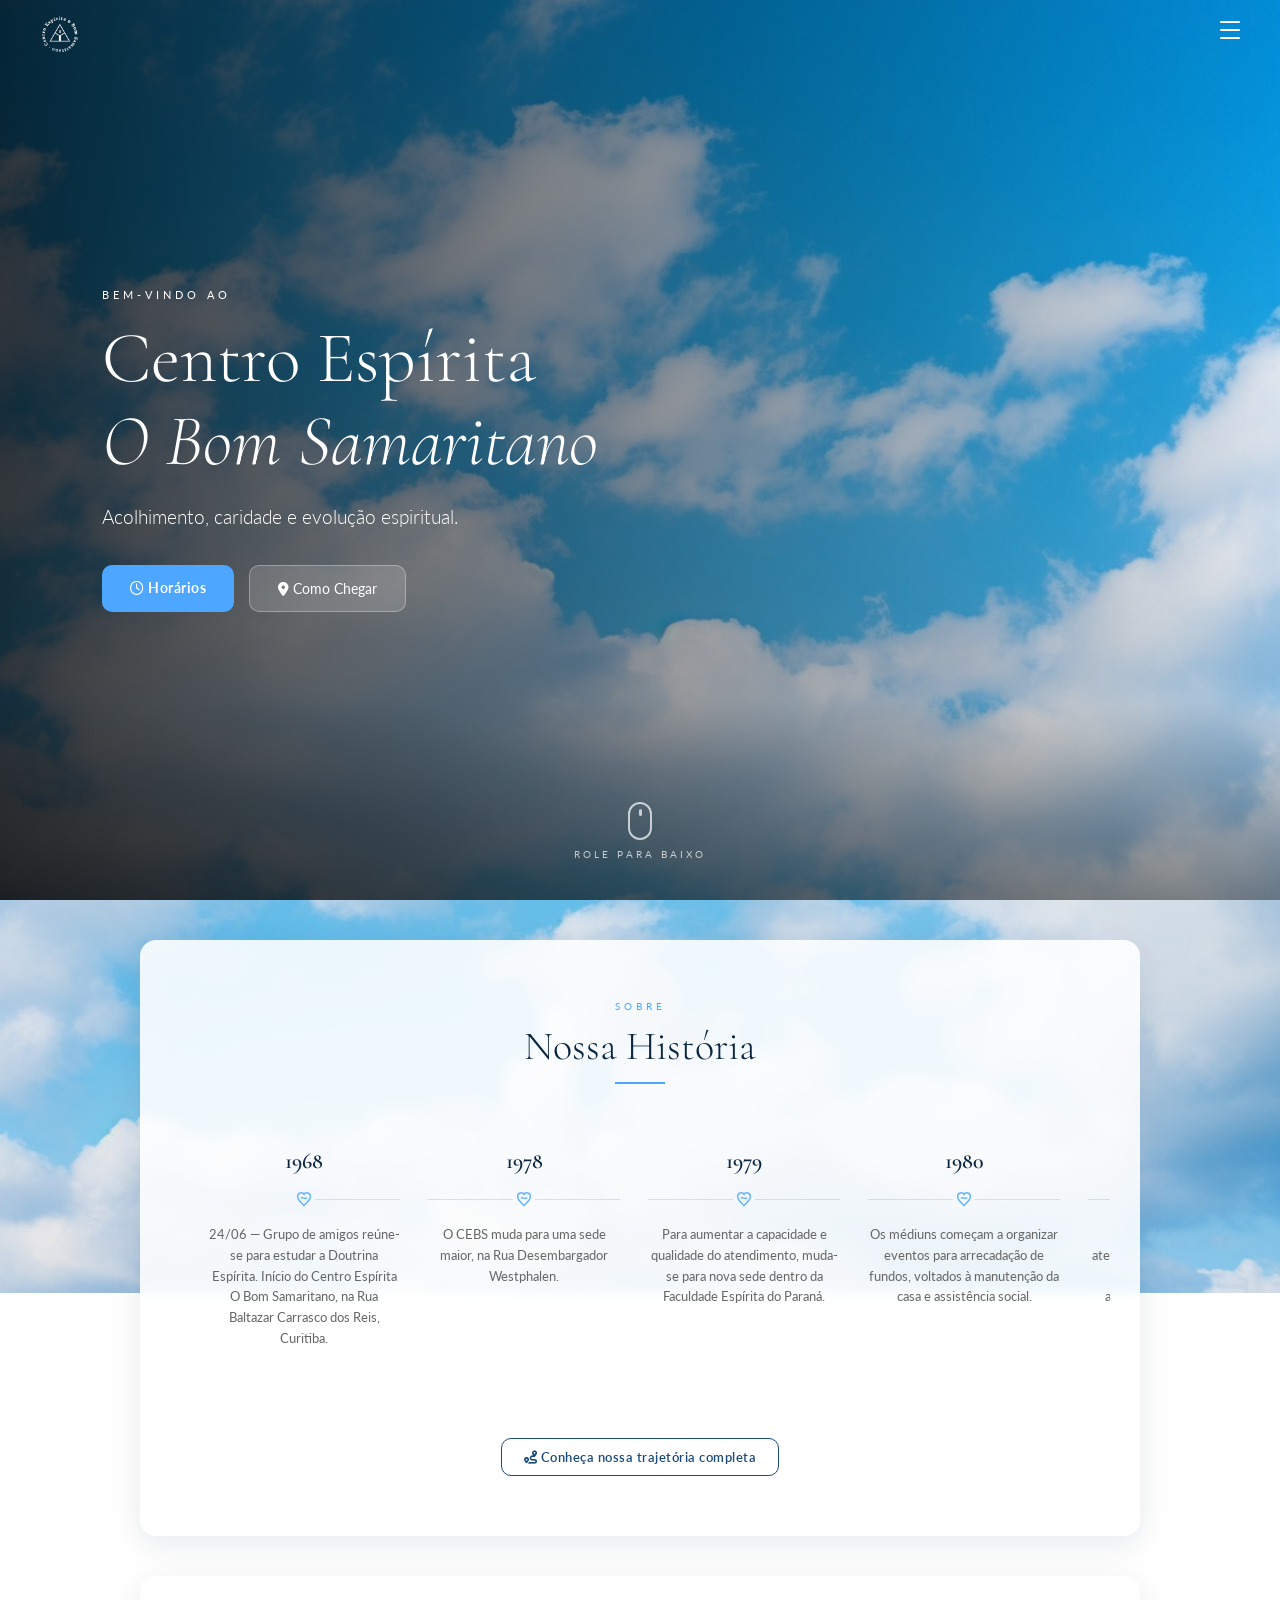
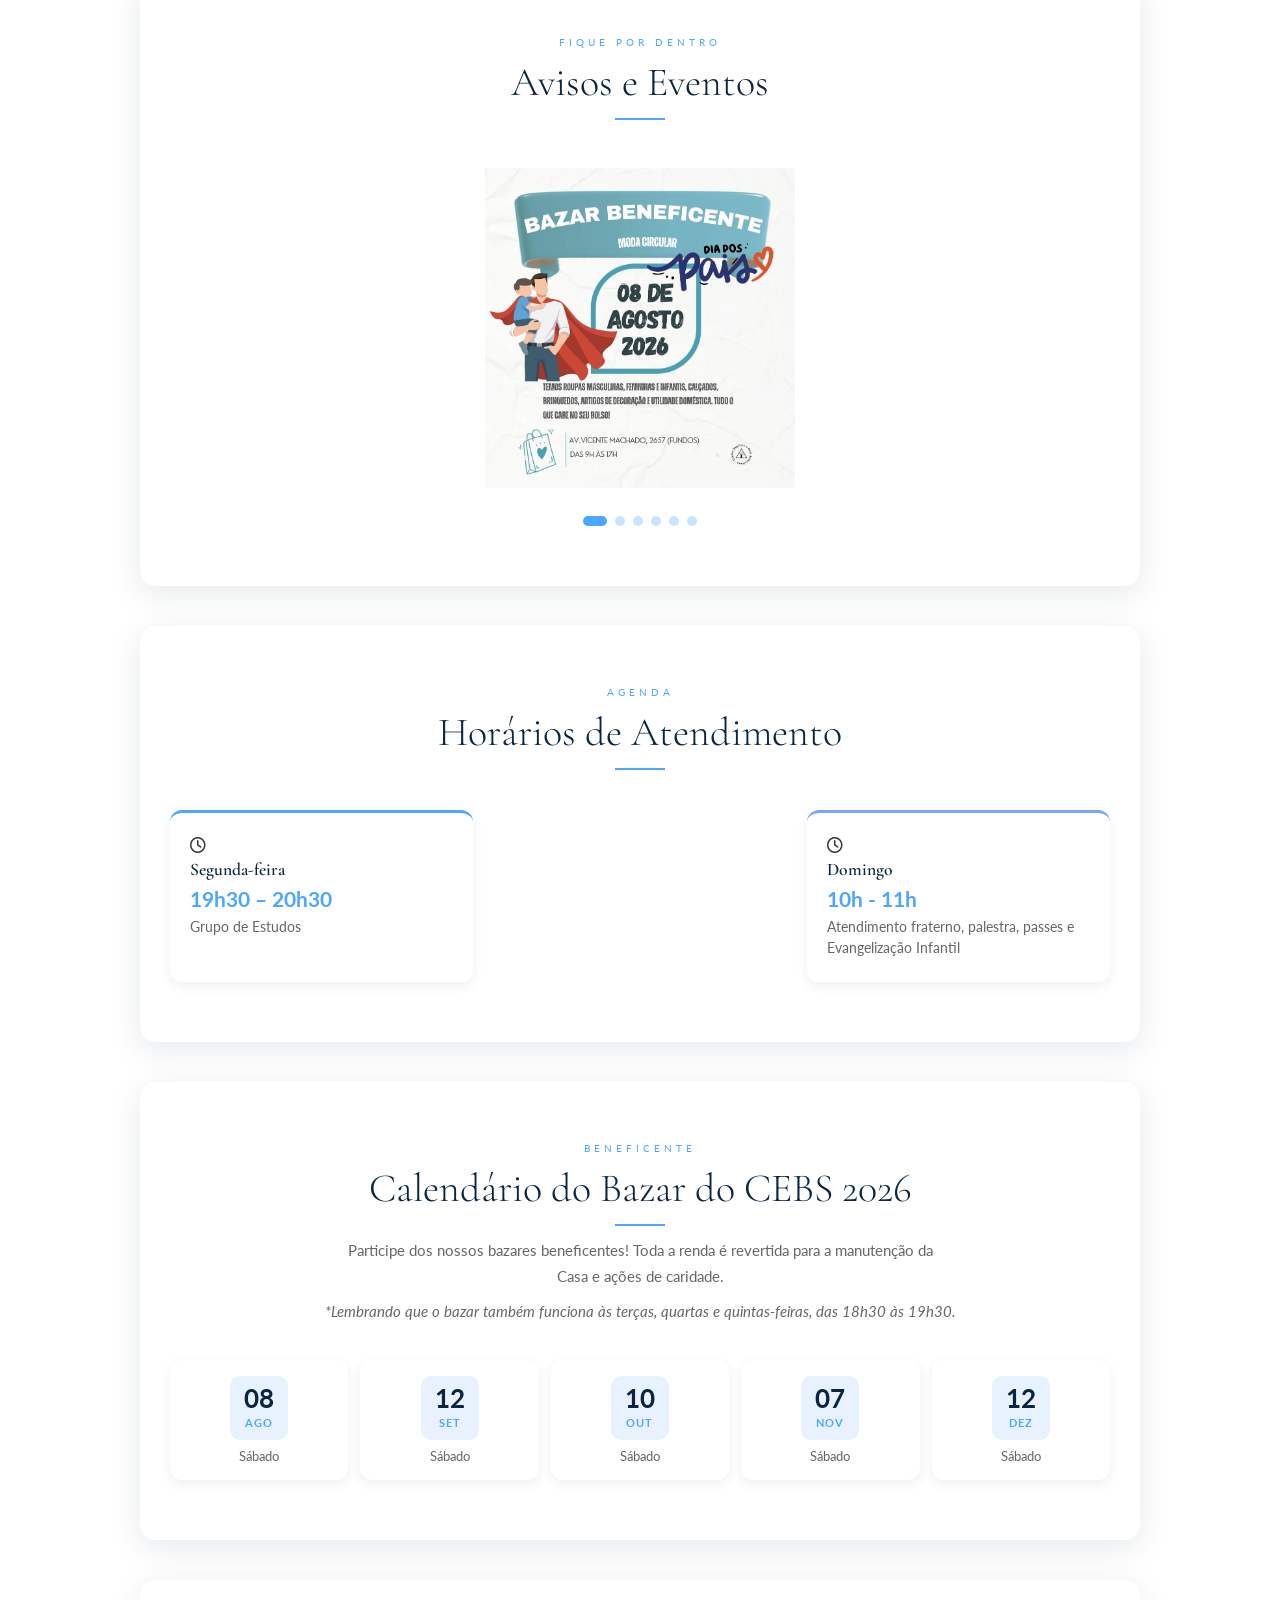
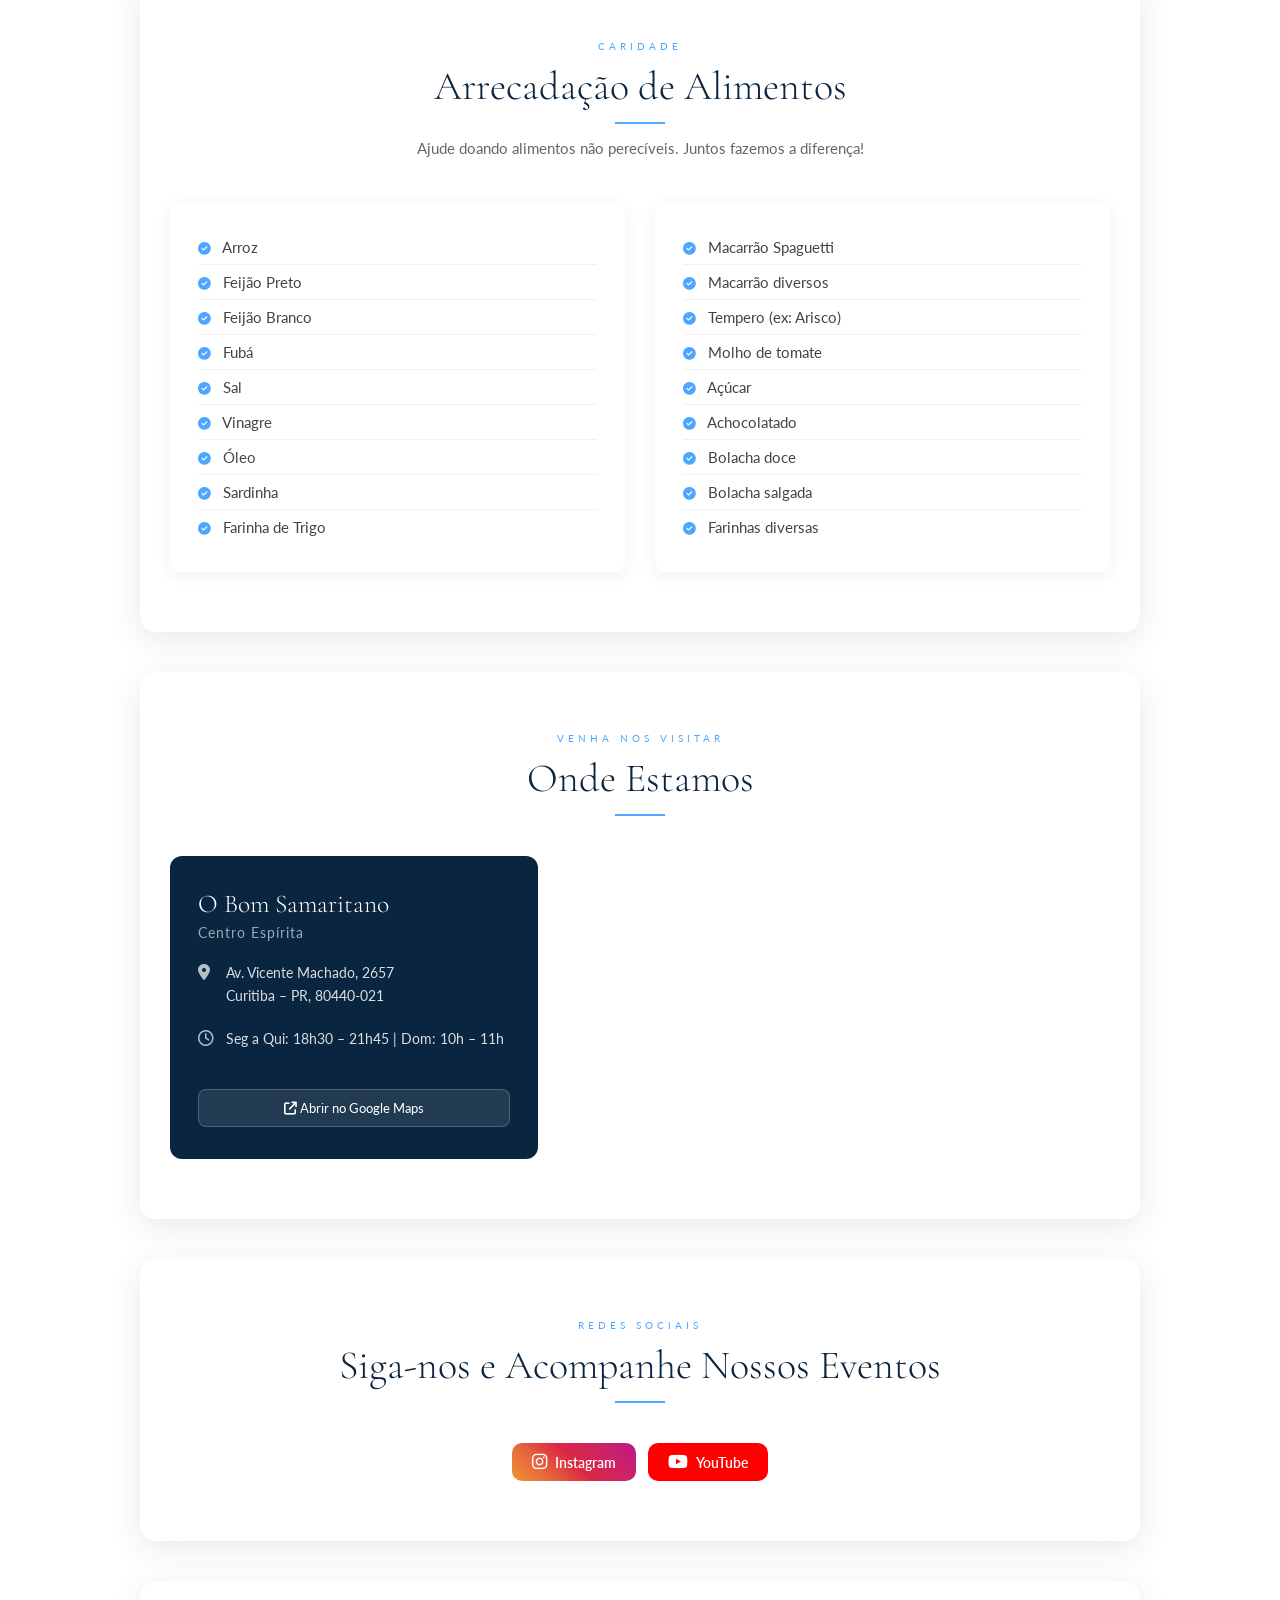
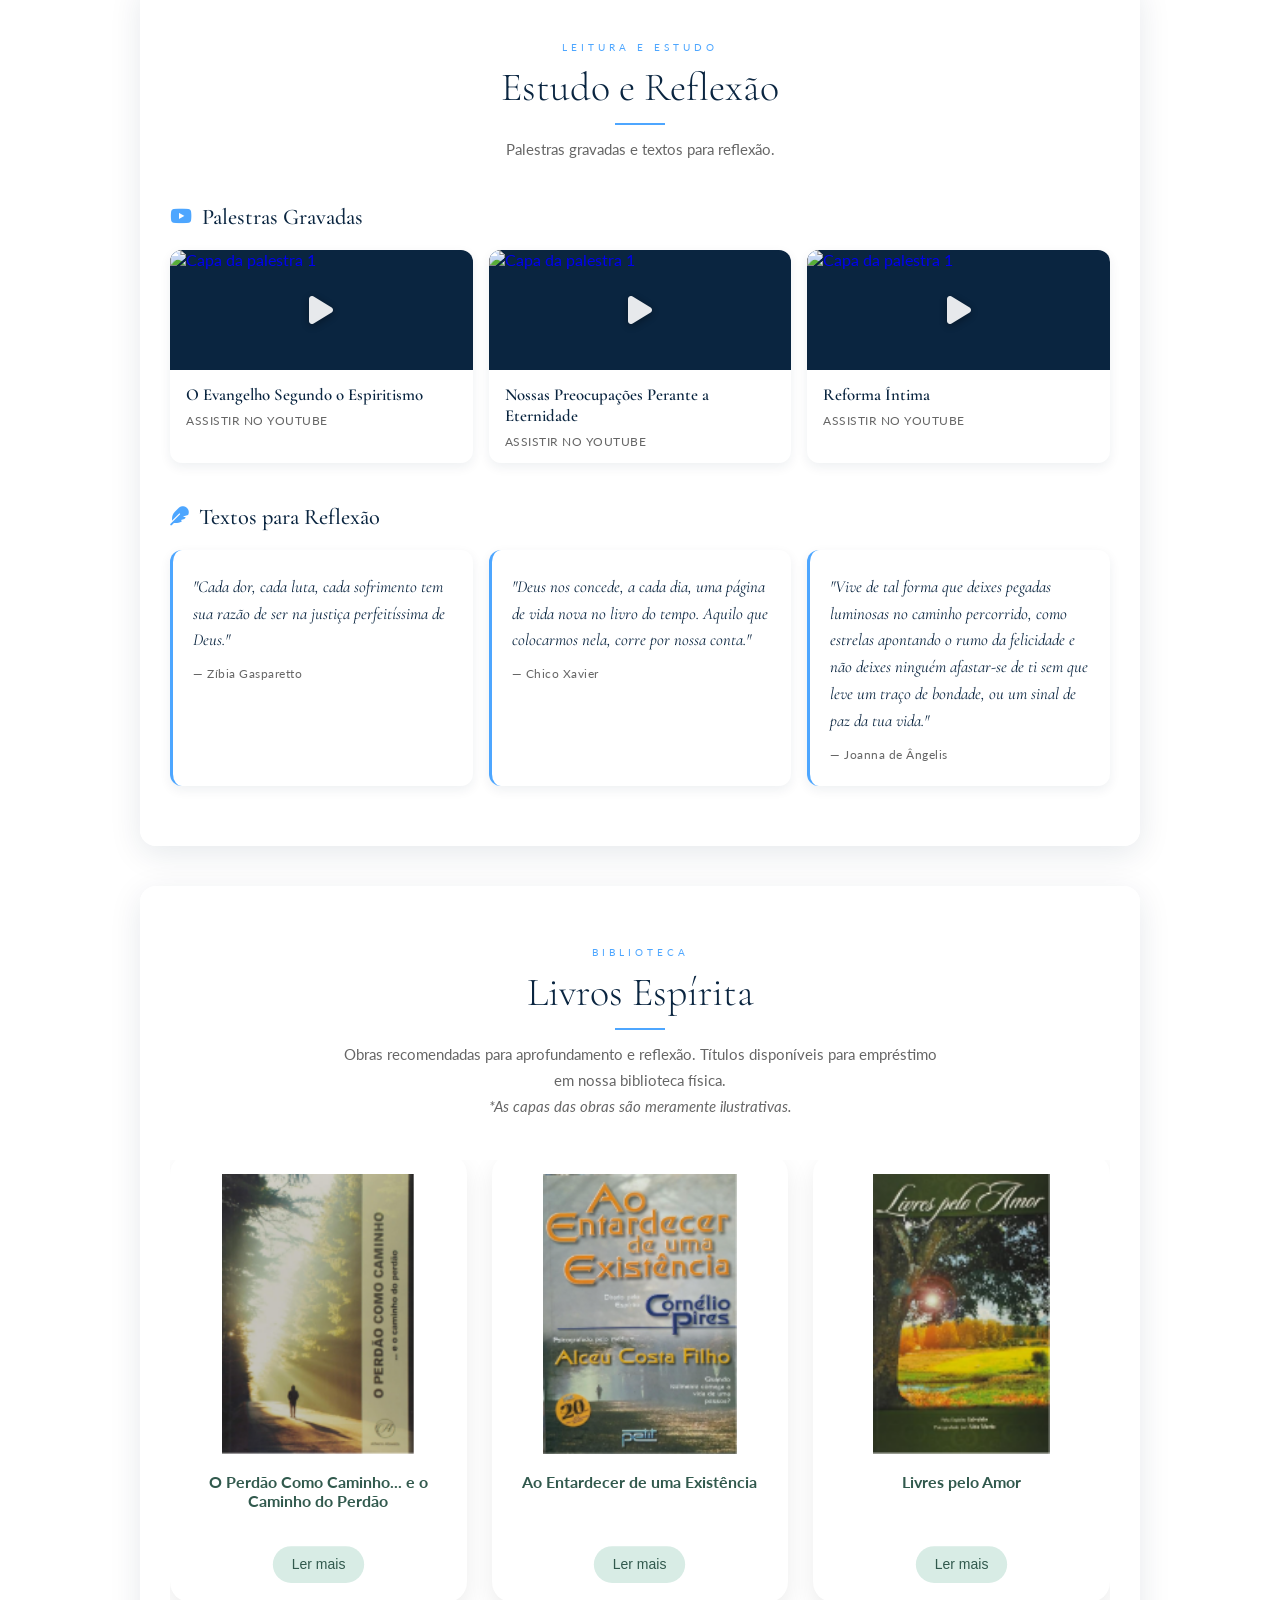
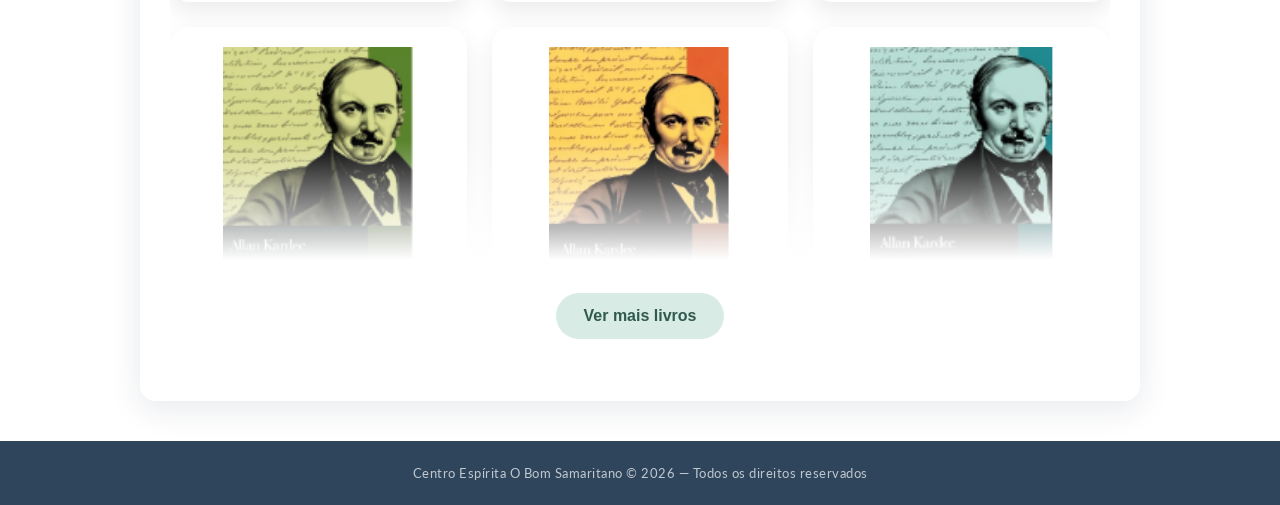
==== index.html @ 2db555b3 "Atulização Bannner Dia dos Pais" ====
<!DOCTYPE html>
<html lang="pt-BR">
<head>
  <meta charset="UTF-8">
  <meta name="viewport" content="width=device-width, initial-scale=1.0">
  <title>O Bom Samaritano</title>
  <link rel="shortcut icon" sizes="180x180" href="./assets/logoColorida2.png" type="image/x-icon">
  <link rel="stylesheet" href="Style.css">
  <link rel="preconnect" href="https://fonts.googleapis.com">
  <link rel="preconnect" href="https://fonts.gstatic.com" crossorigin>
  <link href="https://fonts.googleapis.com/css2?family=Cormorant+Garamond:ital,wght@0,300;0,400;0,600;1,300&family=Lato:wght@300;400;700&display=swap" rel="stylesheet">
  <link rel="stylesheet" href="https://cdnjs.cloudflare.com/ajax/libs/font-awesome/6.5.0/css/all.min.css">
</head>

<body>

<!-- NAVBAR FIXA -->
<nav class="navbar">
  <div class="nav-container">
    <img src="/assets/logo.png" alt="Logo CEBS" class="nav-logo">

    <div class="menu-btn" id="toggle" onclick="toggleMenu()">
      <span class="hamburguer-1"></span>
      <span class="hamburguer-2"></span>
      <span class="hamburguer-3"></span>
    </div>
  </div>
</nav>

<div class="menu-lateral" id="menu-lateral">
  <button class="menu-lateral-fechar" onclick="toggleMenu()">✕</button>
  <nav>
    <ul>
      <li><a href="#" onclick="toggleMenu()">Início</a></li>
      <li><a href="#timeline" onclick="toggleMenu()">Sobre</a></li>
      <li><a href="#horarios" onclick="toggleMenu()">Horários</a></li>
      <li><a href="#localizacao" onclick="toggleMenu()">Localização</a></li>
      <li><a href="#livros" onclick="toggleMenu()">Leitura</a></li>
      <li><a href="#bazares" onclick="toggleMenu()">Bazar</a></li>
    </ul>
  </nav>
  <div class="menu-lateral-rodape">
    <p>Centro Espírita</p>
    <em>O Bom Samaritano</em>
  </div>
</div>
<div class="menu-backdrop" id="menu-backdrop" onclick="toggleMenu()"></div>

<!-- HERO -->
<header class="hero">
  <div class="hero-overlay"></div>
  <div class="hero-content">
    <span class="hero-tag">BEM-VINDO AO</span>
    <h1>Centro Espírita<br><em>O Bom Samaritano</em></h1>
    <p>Acolhimento, caridade e evolução espiritual.</p>
    <div class="hero-botoes">
      <a href="#horarios" class="btn-primary"><i class="fa-regular fa-clock"></i> Horários</a>
      <a href="#localizacao" class="btn-secondary"><i class="fa-solid fa-location-dot"></i> Como Chegar</a>
    </div>
  </div>

    <!-- Scroll hint -->
    <div class="scroll-hint">
      <div class="mouse"><div class="wheel"></div></div>
      <p>Role para baixo</p>
    </div>

    <!-- Transição para o conteúdo -->
    <div class="hero-fade"></div>
  </header>

  <main>

    <!-- SOBRE -->
    <section id="timeline">
      <div class="secao-header">
        <span class="secao-tag">SOBRE</span>
        <h2>Nossa História</h2>
        <div class="secao-linha"></div>
      </div>

      <div class="tl-wrap">
        <div class="tl-track">

          <div class="tl-item">
            <div class="tl-year">1968</div>
            <div class="tl-line-row">
              <div class="tl-line"></div>
              <svg class="tl-heart" viewBox="0 0 24 24" fill="none" stroke="currentColor" stroke-width="1.6">
                <path d="M12 7 C10.5 4, 5 5, 5 9.5 C5 13, 9 16, 12 19" stroke-linecap="round" fill="none"/>
                <path d="M12 7 C13.5 4, 19 5, 19 9.5 C19 13, 15 16, 12 19" stroke-linecap="round" fill="none"/>
                <path d="M9 11 C10.5 9.5, 13.5 12.5, 15 11" stroke-linecap="round" fill="none"/>
              </svg>
              <div class="tl-line"></div>
            </div>
            <div class="tl-text">24/06 — Grupo de amigos reúne-se para estudar a Doutrina Espírita. Início do Centro Espírita O Bom Samaritano, na Rua Baltazar Carrasco dos Reis, Curitiba.</div>
          </div>

          <div class="tl-item">
            <div class="tl-year">1978</div>
            <div class="tl-line-row">
              <div class="tl-line"></div>
              <svg class="tl-heart" viewBox="0 0 24 24" fill="none" stroke="currentColor" stroke-width="1.6">
                <path d="M12 7 C10.5 4, 5 5, 5 9.5 C5 13, 9 16, 12 19" stroke-linecap="round" fill="none"/>
                <path d="M12 7 C13.5 4, 19 5, 19 9.5 C19 13, 15 16, 12 19" stroke-linecap="round" fill="none"/>
                <path d="M9 11 C10.5 9.5, 13.5 12.5, 15 11" stroke-linecap="round" fill="none"/>
              </svg>
              <div class="tl-line"></div>
            </div>
            <div class="tl-text">O CEBS muda para uma sede maior, na Rua Desembargador Westphalen.</div>
          </div>

          <div class="tl-item">
            <div class="tl-year">1979</div>
            <div class="tl-line-row">
              <div class="tl-line"></div>
              <svg class="tl-heart" viewBox="0 0 24 24" fill="none" stroke="currentColor" stroke-width="1.6">
                <path d="M12 7 C10.5 4, 5 5, 5 9.5 C5 13, 9 16, 12 19" stroke-linecap="round" fill="none"/>
                <path d="M12 7 C13.5 4, 19 5, 19 9.5 C19 13, 15 16, 12 19" stroke-linecap="round" fill="none"/>
                <path d="M9 11 C10.5 9.5, 13.5 12.5, 15 11" stroke-linecap="round" fill="none"/>
              </svg>
              <div class="tl-line"></div>
            </div>
            <div class="tl-text">Para aumentar a capacidade e qualidade do atendimento, muda-se para nova sede dentro da Faculdade Espírita do Paraná.</div>
          </div>

          <div class="tl-item">
            <div class="tl-year">1980</div>
            <div class="tl-line-row">
              <div class="tl-line"></div>
              <svg class="tl-heart" viewBox="0 0 24 24" fill="none" stroke="currentColor" stroke-width="1.6">
                <path d="M12 7 C10.5 4, 5 5, 5 9.5 C5 13, 9 16, 12 19" stroke-linecap="round" fill="none"/>
                <path d="M12 7 C13.5 4, 19 5, 19 9.5 C19 13, 15 16, 12 19" stroke-linecap="round" fill="none"/>
                <path d="M9 11 C10.5 9.5, 13.5 12.5, 15 11" stroke-linecap="round" fill="none"/>
              </svg>
              <div class="tl-line"></div>
            </div>
            <div class="tl-text">Os médiuns começam a organizar eventos para arrecadação de fundos, voltados à manutenção da casa e assistência social.</div>
          </div>

          <div class="tl-item">
            <div class="tl-year">1988</div>
            <div class="tl-line-row">
              <div class="tl-line"></div>
              <svg class="tl-heart" viewBox="0 0 24 24" fill="none" stroke="currentColor" stroke-width="1.6">
                <path d="M12 7 C10.5 4, 5 5, 5 9.5 C5 13, 9 16, 12 19" stroke-linecap="round" fill="none"/>
                <path d="M12 7 C13.5 4, 19 5, 19 9.5 C19 13, 15 16, 12 19" stroke-linecap="round" fill="none"/>
                <path d="M9 11 C10.5 9.5, 13.5 12.5, 15 11" stroke-linecap="round" fill="none"/>
              </svg>
              <div class="tl-line"></div>
            </div>
            <div class="tl-text">A Casa passa a realizar atendimento quase todos os dias da semana. Marina Zanatta assume a diretoria do CEBS.</div>
          </div>

          <div class="tl-item">
            <div class="tl-year">2010</div>
            <div class="tl-line-row">
              <div class="tl-line"></div>
              <svg class="tl-heart" viewBox="0 0 24 24" fill="none" stroke="currentColor" stroke-width="1.6">
                <path d="M12 7 C10.5 4, 5 5, 5 9.5 C5 13, 9 16, 12 19" stroke-linecap="round" fill="none"/>
                <path d="M12 7 C13.5 4, 19 5, 19 9.5 C19 13, 15 16, 12 19" stroke-linecap="round" fill="none"/>
                <path d="M9 11 C10.5 9.5, 13.5 12.5, 15 11" stroke-linecap="round" fill="none"/>
              </svg>
              <div class="tl-line"></div>
            </div>
            <div class="tl-text">Criação do atendimento voltado especificamente para a saúde.</div>
          </div>

          <div class="tl-item">
            <div class="tl-year">2020</div>
            <div class="tl-line-row">
              <div class="tl-line"></div>
              <svg class="tl-heart" viewBox="0 0 24 24" fill="none" stroke="currentColor" stroke-width="1.6">
                <path d="M12 7 C10.5 4, 5 5, 5 9.5 C5 13, 9 16, 12 19" stroke-linecap="round" fill="none"/>
                <path d="M12 7 C13.5 4, 19 5, 19 9.5 C19 13, 15 16, 12 19" stroke-linecap="round" fill="none"/>
                <path d="M9 11 C10.5 9.5, 13.5 12.5, 15 11" stroke-linecap="round" fill="none"/>
              </svg>
              <div class="tl-line"></div>
            </div>
            <div class="tl-text">Atendimentos suspensos em função da Pandemia.</div>
          </div>

          <div class="tl-item">
            <div class="tl-year">2021</div>
            <div class="tl-line-row">
              <div class="tl-line"></div>
              <svg class="tl-heart" viewBox="0 0 24 24" fill="none" stroke="currentColor" stroke-width="1.6">
                <path d="M12 7 C10.5 4, 5 5, 5 9.5 C5 13, 9 16, 12 19" stroke-linecap="round" fill="none"/>
                <path d="M12 7 C13.5 4, 19 5, 19 9.5 C19 13, 15 16, 12 19" stroke-linecap="round" fill="none"/>
                <path d="M9 11 C10.5 9.5, 13.5 12.5, 15 11" stroke-linecap="round" fill="none"/>
              </svg>
              <div class="tl-line"></div>
            </div>
            <div class="tl-text">O CEBS reabre suas portas para atendimento ao público, com os devidos cuidados.</div>
          </div>

          <div class="tl-item">
            <div class="tl-year">2023</div>
            <div class="tl-line-row">
              <div class="tl-line"></div>
              <svg class="tl-heart" viewBox="0 0 24 24" fill="none" stroke="currentColor" stroke-width="1.6">
                <path d="M12 7 C10.5 4, 5 5, 5 9.5 C5 13, 9 16, 12 19" stroke-linecap="round" fill="none"/>
                <path d="M12 7 C13.5 4, 19 5, 19 9.5 C19 13, 15 16, 12 19" stroke-linecap="round" fill="none"/>
                <path d="M9 11 C10.5 9.5, 13.5 12.5, 15 11" stroke-linecap="round" fill="none"/>
              </svg>
              <div class="tl-line"></div>
            </div>
            <div class="tl-text">O Centro abre aos domingos, oferecendo palestras à comunidade.</div>
          </div>

          <div class="tl-item">
            <div class="tl-year">2024</div>
            <div class="tl-line-row">
              <div class="tl-line"></div>
              <svg class="tl-heart" viewBox="0 0 24 24" fill="none" stroke="currentColor" stroke-width="1.6">
                <path d="M12 7 C10.5 4, 5 5, 5 9.5 C5 13, 9 16, 12 19" stroke-linecap="round" fill="none"/>
                <path d="M12 7 C13.5 4, 19 5, 19 9.5 C19 13, 15 16, 12 19" stroke-linecap="round" fill="none"/>
                <path d="M9 11 C10.5 9.5, 13.5 12.5, 15 11" stroke-linecap="round" fill="none"/>
              </svg>
              <div class="tl-line"></div>
            </div>
            <div class="tl-text">Início dos atendimentos na nova sede, na Av. Vicente Machado. Início do grupo infantil "Minutinhos com Jesus". Sala da saúde recebe o nome “Mosara Bento”, em homenagem à esta médium tão querida, que desencarnou em 2021.</div>
          </div>

        </div>
      </div>

      <div style="text-align: center; margin-top: 32px;">
        <a href="historia.html" class="btn-outline">
          <i class="fa-solid fa-route"></i> Conheça nossa trajetória completa
        </a>
      </div>

    </section>

        <!-- BANNERS -->
    <section class="banners">
      <div class="secao-header">
        <span class="secao-tag">FIQUE POR DENTRO</span>
        <h2>Avisos e Eventos</h2>
        <div class="secao-linha"></div>
      </div>

      <div class="banners-wrap" id="bannersWrap">
        <div class="banners-track" id="bannersTrack">
          <img src="/assets/bannerDiadosPais.jpeg" alt="Banner 1" class="banner-item">
          <img src="/assets/bannerBazarAviso.jpeg" alt="Banner 2" class="banner-item">
          <img src="/assets/bannerAlimentos.jpeg" alt="Banner 3" class="banner-item">
          <img src="/assets/bannerContribuicao.jpeg" alt="Banner 4" class="banner-item">
          <img src="/assets/bannerEstudos.jpeg" alt="Banner 5" class="banner-item">
          <img src="/assets/bannerMinutinhos.jpeg" alt="Banner 6" class="banner-item">
        </div>
      </div>
      <div class="banners-dots" id="bannersDots"></div>
    </section>

    <!-- HORÁRIOS -->
    <section id="horarios">
      <div class="secao-header">
          <span class="secao-tag">AGENDA</span>
          <h2>Horários de Atendimento</h2>
          <div class="secao-linha"></div>
      </div>
      <div class="horarios-grid">
          <div class="horario-card">
              <i class="fa-regular fa-clock horario-icone"></i>
              <span class="horario-dia">Segunda-feira</span>
              <span class="horario-hora">19h30 – 20h30</span>
              <span class="horario-desc">Grupo de Estudos</span>
          </div>
          <div class="horario-card">
              <i class="fa-regular fa-clock horario-icone"></i>
              <span class="horario-dia">Terça a Quinta</span>
              <span class="horario-hora">18h30 – 21h45</span>
              <span class="horario-desc">Atendimento fraterno, saúde, palestra e passes</span>
          </div>
          <div class="horario-card destaque">
              <i class="fa-regular fa-clock horario-icone"></i>
              <span class="horario-dia">Domingo</span>
              <span class="horario-hora">10h - 11h</span>
              <span class="horario-desc">Atendimento fraterno, palestra, passes e Evangelização Infantil</span>
          </div>
      </div>
    </section>

    <!-- BAZARES -->
    <section id="bazares">
      <div class="secao-header">
        <span class="secao-tag">BENEFICENTE</span>
        <h2>Calendário do Bazar do CEBS 2026</h2>
        <div class="secao-linha"></div>
        <p class="secao-desc">Participe dos nossos bazares beneficentes! Toda a renda é revertida para a manutenção da Casa e ações de caridade.</p>
        <em>*Lembrando que o bazar também funciona às terças, quartas e quintas-feiras, das 18h30 às 19h30.</em>
      </div>

      <div class="bazar-grid">
        <div class="bazar-item"><div class="data-box"><span class="dia">08</span><span class="mes">AGO</span></div><span class="bazar-info">Sábado</span></div>
        <div class="bazar-item"><div class="data-box"><span class="dia">12</span><span class="mes">SET</span></div><span class="bazar-info">Sábado</span></div>
        <div class="bazar-item"><div class="data-box"><span class="dia">10</span><span class="mes">OUT</span></div><span class="bazar-info">Sábado</span></div>
        <div class="bazar-item"><div class="data-box"><span class="dia">07</span><span class="mes">NOV</span></div><span class="bazar-info">Sábado</span></div>
        <div class="bazar-item"><div class="data-box"><span class="dia">12</span><span class="mes">DEZ</span></div><span class="bazar-info">Sábado</span></div>
      </div>
    </section>

    <!-- DOAÇÕES -->
    <section id="doacoes">
        <div class="secao-header">
            <span class="secao-tag">CARIDADE</span>
            <h2>Arrecadação de Alimentos</h2>
            <div class="secao-linha"></div>
            <p class="secao-desc">Ajude doando alimentos não perecíveis. Juntos fazemos a diferença!</p>
            </div>
        <div class="doacao-grid">
            <ul class="doacao-lista">
            <li><i class="fa-solid fa-circle-check"></i> Arroz</li>
            <li><i class="fa-solid fa-circle-check"></i> Feijão Preto</li>
            <li><i class="fa-solid fa-circle-check"></i> Feijão Branco</li>
            <li><i class="fa-solid fa-circle-check"></i> Fubá</li>
            <li><i class="fa-solid fa-circle-check"></i> Sal</li>
            <li><i class="fa-solid fa-circle-check"></i> Vinagre</li>
            <li><i class="fa-solid fa-circle-check"></i> Óleo</li>
            <li><i class="fa-solid fa-circle-check"></i> Sardinha</li>
            <li><i class="fa-solid fa-circle-check"></i> Farinha de Trigo</li>
            </ul>
            <ul class="doacao-lista">
            <li><i class="fa-solid fa-circle-check"></i> Macarrão Spaguetti</li>
            <li><i class="fa-solid fa-circle-check"></i> Macarrão diversos</li>
            <li><i class="fa-solid fa-circle-check"></i> Tempero (ex: Arisco)</li>
            <li><i class="fa-solid fa-circle-check"></i> Molho de tomate</li>
            <li><i class="fa-solid fa-circle-check"></i> Açúcar</li>
            <li><i class="fa-solid fa-circle-check"></i> Achocolatado</li>
            <li><i class="fa-solid fa-circle-check"></i> Bolacha doce</li>
            <li><i class="fa-solid fa-circle-check"></i> Bolacha salgada</li>
            <li><i class="fa-solid fa-circle-check"></i> Farinhas diversas</li>
            </ul>
        </div>
    </section>

    <!-- LOCALIZAÇÃO -->
    <section id="localizacao">
        <div class="secao-header">
            <span class="secao-tag">VENHA NOS VISITAR</span>
            <h2>Onde Estamos</h2>
            <div class="secao-linha"></div>
        </div>
        <div class="localizacao-container">
            <div class="localizacao-card">
                <h3>O Bom Samaritano</h3>
                <p class="local-tipo">Centro Espírita</p>
            <div class="local-info">
                <i class="fa-solid fa-location-dot"></i>
                <p>Av. Vicente Machado, 2657<br>Curitiba – PR, 80440-021</p>
            </div>
            <div class="local-info">
                <i class="fa-regular fa-clock"></i>
                <p>Seg a Qui: 18h30 – 21h45 | Dom: 10h – 11h</p>
            </div>
                <a href="https://maps.google.com/?q=O+Bom+Samaritano+Centro+Espirita+Curitiba" target="_blank" class="btn-maps">
                    <i class="fa-solid fa-arrow-up-right-from-square"></i> Abrir no Google Maps
                </a>
            </div>
            <div class="localizacao-mapa">
                <iframe src="https://www.google.com/maps/embed?pb=!1m18!1m12!1m3!1d3602.847866952185!2d-49.303572525629754!3d-25.443349233418154!2m3!1f0!2f0!3f0!3m2!1i1024!2i768!4f13.1!3m3!1m2!1s0x94dce3459e415b43%3A0xcf9ca41c8cc7ff5d!2sO%20Bom%20Samaritano%20Centro%20Esp%C3%ADrita!5e0!3m2!1spt-BR!2sbr!4v1763142878681!5m2!1spt-BR!2sbr" width="100%"
                    height="350"
                    style="border:0;"
                    loading="lazy"
                    allowfullscreen
                    referrerpolicy="no-referrer-when-downgrade">
                  </iframe>
            </div>
        </div>
    </section>
    
    <!-- CONTATO -->
    <section id="contato">
        <div class="secao-header">
            <span class="secao-tag">REDES SOCIAIS</span>
            <h2>Siga-nos e Acompanhe Nossos Eventos</h2>
            <div class="secao-linha"></div>
        </div>

          <div class="redes-sociais">
            <a href="https://www.instagram.com/centroespiritaobomsamaritano/" target="_blank" class="rede-btn instagram">
              <i class="fa-brands fa-instagram"></i> Instagram
            </a>
            <!--<a href="https://wa.me/5541999999999" target="_blank" class="rede-btn whatsapp">
              <i class="fa-brands fa-whatsapp"></i> WhatsApp -->
            </a>
            <a href="https://www.youtube.com/@CentroEspiritaOBomSamaritano" target="_blank" class="rede-btn youtube">
              <i class="fa-brands fa-youtube"></i> YouTube
            </a>
          </div>
    </section>

    <!-- ESTUDO E REFLEXÃO -->
    <section id="livros">
      <div class="secao-header">
        <span class="secao-tag">LEITURA E ESTUDO</span>
        <h2>Estudo e Reflexão</h2>
        <div class="secao-linha"></div>
        <p class="secao-desc">Palestras gravadas e textos para reflexão.</p>
      </div>

      <div class="estudo-bloco">
        <h3 class="estudo-subtitulo">
          <i class="fa-brands fa-youtube"></i> Palestras Gravadas
        </h3>
        <div class="palestras-grid">
          <a href="https://www.youtube.com/watch?v=eqhCvU7IHo0&t=45s" target="_blank" class="palestra-card">
            <div class="palestra-thumb">
              <img src="https://img.youtube.com/vi/eqhCvU7IHo0/hqdefault.jpg" alt="Capa da palestra 1">
              <i class="fa-solid fa-play palestra-play"></i>
            </div>
            <div class="palestra-info">
              <h4>O Evangelho Segundo o Espiritismo</h4>
              <span>Assistir no YouTube</span>
            </div>
          </a>

          <a href="https://www.youtube.com/watch?v=TpUQsKMAeQ0" target="_blank" class="palestra-card">
            <div class="palestra-thumb">
              <img src="https://img.youtube.com/vi/TpUQsKMAeQ0/hqdefault.jpg" alt="Capa da palestra 1">
              <i class="fa-solid fa-play palestra-play"></i>
            </div>
            <div class="palestra-info">
              <h4>Nossas Preocupações Perante a Eternidade</h4>
              <span>Assistir no YouTube</span>
            </div>
          </a>

          <a href="https://www.youtube.com/watch?v=26f2qOvEmok" target="_blank" class="palestra-card">
            <div class="palestra-thumb">
              <img src="https://img.youtube.com/vi/26f2qOvEmok/hqdefault.jpg" alt="Capa da palestra 1">
              <i class="fa-solid fa-play palestra-play"></i>
            </div>
            <div class="palestra-info">
              <h4>Reforma Íntima</h4>
              <span>Assistir no YouTube</span>
            </div>
          </a>
        </div>
      </div>

      <div class="estudo-bloco">
        <h3 class="estudo-subtitulo">
          <i class="fa-solid fa-feather"></i> Textos para Reflexão
        </h3>
        <div class="textos-grid">
          <div class="texto-card">
            <p class="texto-trecho">
              "⁠Cada dor, cada luta, cada sofrimento tem sua razão de ser na justiça perfeitíssima de Deus."
            </p>
            <span class="texto-fonte">— Zíbia Gasparetto</span>
          </div>

          <div class="texto-card">
            <p class="texto-trecho">
              "Deus nos concede, a cada dia, uma página de vida nova no livro do tempo. Aquilo que colocarmos nela, corre por nossa conta."
            </p>
            <span class="texto-fonte">— Chico Xavier</span>
            </a>
          </div>

          <div class="texto-card">
            <p class="texto-trecho">
              "Vive de tal forma que deixes pegadas luminosas no caminho percorrido, como estrelas apontando o rumo da felicidade e não deixes ninguém afastar-se de ti sem que leve um traço de bondade, ou um sinal de paz da tua vida."
            </p>
            <span class="texto-fonte">— Joanna de Ângelis</span>     
            </a>
          </div>
        </div>
      </div>
    </section>

    <section id="biblioteca">

      <div class="secao-header">
        <span class="secao-tag">BIBLIOTECA</span>
        <h2>Livros Espírita</h2>
        <div class="secao-linha"></div>
        <p class="secao-desc">
          Obras recomendadas para aprofundamento e reflexão. Títulos disponíveis para empréstimo em nossa biblioteca física.
          <br>
          <em>*As capas das obras são meramente ilustrativas.</em>
        </p>
      </div>

      <div class="livros-container">
        <div class="livros-grid" id="livrosGrid">

          <!-- LIVRO 1 -->
          <div class="livro-card">
            <img src="assets/oPerdaoComo Caminho.png" alt="Livro 1">

            <h3>O Perdão Como Caminho... e o Caminho do Perdão</h3>

            <button class="btn-resenha"
              data-titulo="Alberto Almeida"
              data-resenha="Apresenta inúmeras mensagens que nos estimulam a viver bem. 
              Abrange todos os tipos de dificuldades do relacionamento humano, 
              leva as pessoas a certificarem-se de que realmente é possível ser feliz, superando quaisquer empecilhos.">
              Ler mais
            </button>
          </div>

          <!-- LIVRO 2 -->
          <div class="livro-card">
            <img src="assets/oEntardecer.png" alt="Livro 2">

            <h3>Ao Entardecer de uma Existência</h3>

            <button class="btn-resenha"
              data-titulo="Alceu Costa Filho"
              data-resenha="Ditado pelo Espírito Cornélio Pires, psicografado por Alceu Costa Filho, outro lançamento da Petit. Francisco é um solitário interno de uma casa para idosos, vivendo de lembranças – recordações de um passado muito distante –, sentindo-se inútil e desprezado pelos filhos. Um visitante espírita conquista sua amizade e o incentiva a refletir sobre a ação das Leis Divinas e a necessidade das mudanças em nossa vida. É nessa condição renovada que ele vai receber uma inesperada visita do outro lado da vida que irá mudar, radicalmente, o seu destino. É um gratificante recomeço, 
              onde novas experiências e surpreendentes revelações o aguardam, Ao entardecer de uma existência.">
              Ler mais
            </button>
          </div>

          <!-- LIVRO 3 -->
          <div class="livro-card">
            <img src="assets/livresPeloAmor.png" alt="Livro 3">

            <h3>Livres pelo Amor</h3>

            <button class="btn-resenha"
              data-titulo="Alda Maria"
              data-resenha="Apresentamos aqui a narrativa de irmãos nossos que trazem em sua lembrança uma vivência infeliz da época em que a sociedade negra foi em grande parte escravizada, subjugada, destituída de sua identidade e de seus direitos. Por volta de 1720, 1750, uma família foi roubada da liberdade e levada para terras desconhecidas. Mas, do Alto, 
              eram acompanhados com respeito e dedicação por amores que sempre intercediam a Deus pelo êxito de sua encarnação.">
              Ler mais
            </button>
          </div>

          <!-- LIVRO 4 -->
          <div class="livro-card">
            <img src="assets/aGenese.png" alt="Livro 4">

            <h3>A Gênese</h3>

            <button class="btn-resenha"
              data-titulo="Allan Kardec"
              data-resenha="Obra que compõe a Codificação Espírita, A Gênese, os milagres e as predições segundo o 
              Espiritismo tem como base a imutabilidade das Leis divinas em dezoito capítulos, divididos em três partes distintas. 
              A primeira parte analisa a origem da Terra e as gêneses orgânica, espiritual e mosaica, de forma lógica e racional, 
              deixando de lado as interpretações misteriosas e as fantasias pueris sobre a criação do mundo. 
              A segunda parte aborda a questão dos 'milagres' de Jesus, explicando a natureza dos fluidos e os fatos extraordinários contidos no Evangelho. A terceira parte enfoca as predições do Evangelho, os sinais dos tempos e a geração nova, concitando os 
              homens à prática da justiça, da paz e da fraternidade, abrindo assim uma Nova Era para a regeneração da humanidade.">
              Ler mais
            </button>
          </div>

          <!-- LIVRO 5 -->
          <div class="livro-card">
            <img src="assets/oCeuEOInferno.png" alt="Livro 5">

            <h3>O Céu e o Inferno</h3>

            <button class="btn-resenha"
              data-titulo="Allan Kardec"
              data-resenha="“É por isso que Deus, que é soberanamente justo e bom, concede ao Espírito do homem tantas 
              existências quantas forem necessárias para atingir o seu objetivo, que é a perfeição.”
              Parte do conjunto de cinco obras que formam a Codificação Espírita, O céu e o inferno 
              foi compilado por Allan Kardec e publicado pela primeira vez em 1865. Dividido em duas partes, o 
              livro apresenta a ação da Justiça divina e a jornada que aguarda o Espírito assim que ele deixa o plano terrestre. 
              A primeira parte da obra apresenta as diferentes crenças sobre céu e inferno, anjos e demônios, punições e 
              recompensas depois da morte, além de análises dos conceitos sob o ponto de vista das próprias Leis da Natureza. 
              Já a segunda parte aborda a real situação da alma, tanto durante o processo de desencarnação quanto após a morte, 
              baseada em exemplos e depoimentos de inúmeros Espíritos bem sucedidos ou não em suas experiências. 
              O céu e o inferno ajuda a esclarecer mais uma face da vida além-túmulo, com suas recompensas e adversidades, 
              de acordo com o mérito de cada um.">
              Ler mais
            </button>
          </div>

          <!-- LIVRO 6 -->
          <div class="livro-card">
            <img src="assets/evangelhoSegundoOEspiritismo.png" alt="Livro 6">

            <h3>O Evangelho Segundo o Espiritismo</h3>

            <button class="btn-resenha"
              data-titulo="Allan Kardec"
              data-resenha="Publicada pela primeira vez em 1864, na França, esta obra-prima de Allan Kardec permanece, até hoje, 
              como referência essencial para quem busca entender e praticar os ensinamentos morais de Jesus sob a ótica do Espiritismo.
              Escrito em linguagem simples, clara e acessível a todas as idades, O Evangelho segundo o Espiritismo oferece um 
              guia seguro para a transformação íntima e a conquista da paz interior, abordando temas como perdão, amor, fé, 
              caridade e esperança. Seus 28 capítulos consoladores trazem a essência pura do ensino de Cristo, livre de figuras e 
              alegorias, focando no que é essencial para a felicidade espiritual.">
              Ler mais
            </button>
          </div>

          <!-- LIVRO 7 -->
          <div class="livro-card">
            <img src="assets/livroDosMediuns.png" alt="Livro 7">

            <h3>O Livro dos Médiuns</h3>

            <button class="btn-resenha"
              data-titulo="Allan Kardec"
              data-resenha="Médium é toda pessoa que sente, num grau qualquer, a influência dos Espíritos. [...] 
              Pode-se, pois, dizer que todos são mais ou menos médiuns.” Publicado pela primeira vez em 1861, O livro dos 
              médiuns é a segunda obra da Codificação Espírita compilada por Allan Kardec. 
              Indicado para todos os interessados em fenômenos mediúnicos, o livro é considerado o mais completo guia 
              explicativo das atividades de comunicação com o mundo espiritual, apresentando gêneros e formas de manifestações, 
              além de excelente vocabulário de termos relacionados ao Espiritismo. Traduzida nesta edição por Evandro Noleto Bezerra, 
              a obra apresenta o desenvolvimento da mediunidade, as dificuldades e os obstáculos que podem acompanhar o trabalho e a prática 
              do Espiritismo. Uma vez que somos, quando encarnados, canais entre os planos material e espiritual, é essencial que conheçamos 
              profundamente todos os aspectos desse relacionamento, para atingir, com sucesso, os objetivos desejados.">
              Ler mais
            </button>
          </div>

          <!-- LIVRO 8 -->
          <div class="livro-card">
            <img src="assets/LivroDosEspiritos.png" alt="Livro 8">

            <h3>Livro dos Espíritos</h3>

            <button class="btn-resenha"
              data-titulo="Allan Kardec"
              data-resenha="Na forma de perguntas e respostas, os Espíritos explicaram tudo o que a Humanidade estava 
              preparada para receber e compreender, esclarecendo-a quanto aos eternos enigmas de sabermos de onde viemos, 
              por que aqui estamos, e para onde vamos, facilitando, assim, ao homem, a compreensão dos mais difíceis problemas 
              que o envolvem. Todas essas explicações estão contidas neste livro.">
              Ler mais
            </button>
          </div>

          <!-- LIVRO 9 -->
          <div class="livro-card">
            <img src="assets/oQueEEspiritismo.png" alt="Livro 9">

            <h3>O que é o Espiritismo</h3>

            <button class="btn-resenha"
              data-titulo="Allan Kardec"
              data-resenha="Publicado pela primeira vez em 1859, este livro é uma espécie de introdução ao estudo da Doutrina 
              Espírita, um manual que discorre sobre os pontos fundamentais do Espiritismo, em linguagem fácil e acessível a todas 
              as inteligências. Divide-se em três capítulos: O primeiro, sob a forma de diálogos com um crítico, um cético e um padre,
              traz respostas àqueles que desconhecem os princípios básicos da Doutrina, bem como apropriadas refutações aos seus 
              contraditores. O segundo capítulo expõe partes da ciência prática e experimental caracterizando-se como um resumo de 
              O livro dos médiuns. O terceiro capítulo é uma síntese de O livro dos espíritos, com a solução, apontada pela 
              Doutrina Espírita, de problemas de ordem psicológica, moral e filosófica com que se debatia a humanidade.">
              Ler mais
            </button>
          </div>

          <!-- LIVRO 10 -->
          <div class="livro-card">
            <img src="assets/obrasPostumas.png" alt="Livro 10">

            <h3>Obras Póstumas</h3>

            <button class="btn-resenha"
              data-titulo="Allan Kardec"
              data-resenha="Publicado após a desencarnação de Allan Kardec, este livro apresenta, logo no começo, bem escrita 
              biografia do Codificador, seguida do discurso pronunciado por Camille Flammarion quando do seu sepultamento. 
              Reúne importantes registros deixados por Allan Kardec e se divide em duas partes. A primeira aborda assuntos como: 
              profissão de fé espírita raciocinada, caráter e consequências religiosas das manifestações dos Espíritos, estudo sobre 
              a natureza do Cristo, influência perniciosa das ideias materialistas, as expiações coletivas, o egoísmo e o orgulho, 
              liberdade, igualdade, fraternidade etc. A segunda inclui apontamentos acerca da iniciação espírita de Allan Kardec, 
              sua missão na Terra, mensagens do Espírito de Verdade e de outras entidades venerandas, o auto de fé de Barcelona, o 
              roteiro missionário do Codificador, assim como uma “exposição de motivos”, apresentada na “Constituição do Espiritismo”, 
              como legado do mestre lionês às sociedades espíritas do futuro.">
              Ler mais
            </button>
          </div>

        </div>

        <div class="fade-livros" id="fadeLivros"></div>

      </div>

      <button id="toggleLivros" class="btn-ver-mais">
        Ver mais livros
      </button>

    </section>

  </main>

  <footer>
    <p>Centro Espírita O Bom Samaritano &copy; 2026 — Todos os direitos reservados</p>
  </footer>

  <script src="main.js" defer></script>

  <div id="modalLivro" class="modal-livro">

    <div class="modal-conteudo">

      <span class="fechar-modal">&times;</span>

      <h3 id="modalTitulo"></h3>

      <p id="modalResenha"></p>

    </div>

  </div>

</body>
</html>
---- Style.css ----
/*{
  outline: 1px solid red;
}*/

html {
  scroll-behavior: smooth;
}

html, body {
  overflow-x: hidden;
  width: 100%;
}

.hero {
  width: 100vw;
  max-width: 100%;
}

/* ===== RESET ===== */
*, *::before, *::after {
  margin: 0;
  padding: 0;
  box-sizing: border-box;
}

/* ===== VARIÁVEIS ===== */
:root {
  --azul-escuro: #0a2540;
  --azul-medio: #1a4a7a;
  --azul-claro: #4da6ff;
  --azul-suave: rgba(255,255,255,0.88);
  --branco: #ffffff;
  --cinza: #666;
}

/* ===== BODY ===== */
body:not(.historia) {
  font-family: 'Lato', sans-serif;
  color: #333;
  background: url('/assets/ceu.jpeg') no-repeat center/cover;
  background-attachment: fixed;
  min-height: 100vh;
  overflow-x: hidden;
}

/* ===== NAVBAR ===== */
.navbar {
  position: fixed;
  top: 0;
  left: 0;
  width: 100%;
  z-index: 999;
  padding: 14px 40px;
  background: rgba(10, 37, 64, 0.0);
  backdrop-filter: blur(0px);
  transition: background 0.6s ease, backdrop-filter 0.6s ease, box-shadow 0.6s ease;
}

.navbar.visivel {
  background: rgba(10, 37, 64, 0.85);
  backdrop-filter: blur(10px);
  -webkit-backdrop-filter: blur(10px);
  box-shadow: 0 2px 20px rgba(0,0,0,0.2);
}

.nav-container {
  display: flex;
  justify-content: space-between;
  align-items: center;
  max-width: 100%;
  padding: 0 40px;
  position: relative;
}

.nav-logo {
  height: 40px;
  width: auto;
  filter: brightness(0) invert(1);
}

.nav-container {
  padding-left: 0; /* ← remove padding extra da esquerda */
  padding-right: 0;
}

/* fallback se não tiver logo */
.logo-text {
  font-family: 'Cormorant Garamond', serif;
  font-size: 1.2rem;
  font-style: italic;
  color: white;
  letter-spacing: 2px;
}

/* ===== MENU BTN (HAMBURGUER) ===== */
.menu-btn {
  position: relative;
  height: 27px;
  width: 20px;
  cursor: pointer;
  z-index: 1001;
  transition: opacity 0.25s ease;
}

.menu-btn:hover {
  opacity: 0.7;
}

.menu-btn span {
  background: white;
  border: none;
  height: 2px;
  width: 100%;
  position: absolute;
  top: 0;
  left: 0;
  transition: all 0.35s ease;
  cursor: pointer;
  border-radius: 2px;
}

.menu-btn span:nth-of-type(2) {
  top: 8px;
}

.menu-btn span:nth-of-type(3) {
  top: 16px;
}

.menu-btn.active .hamburguer-1 {
  transform: translateY(8px) rotate(45deg);
}

.menu-btn.active .hamburguer-2 {
  opacity: 0;
}

.menu-btn.active .hamburguer-3 {
  transform: translateY(-8px) rotate(-45deg);
}

/* ===== OVERLAY FULLSCREEN ===== */
.overlay.open {
  opacity: 1;
  visibility: visible;
  height: 100%;
}

/* ===== MENU LATERAL ===== */
.menu-lateral {
  position: fixed;
  top: 0;
  right: 0;
  width: 300px;
  height: 100vh;
  background: var(--azul-escuro);
  z-index: 1001;
  display: flex;
  flex-direction: column;
  padding: 60px 40px 40px;
  gap: 40px;
  transform: translateX(100%);
  transition: transform 0.4s cubic-bezier(0.4, 0, 0.2, 1);
  border-left: 1px solid rgba(255,255,255,0.08);
}

.menu-lateral.open {
  transform: translateX(0);
}

.menu-lateral-fechar {
  position: absolute;
  top: 24px;
  right: 28px;
  background: none;
  border: none;
  color: rgba(255,255,255,0.5);
  font-size: 20px;
  cursor: pointer;
  transition: color 0.3s, transform 0.3s;
  line-height: 1;
}

.menu-lateral-fechar:hover {
  color: white;
  transform: rotate(90deg);
}

.menu-lateral nav ul {
  list-style: none;
  display: flex;
  flex-direction: column;
  gap: 8px;
}

.menu-lateral nav ul li {
  opacity: 0;
  transform: translateX(20px);
  transition: opacity 0.3s ease, transform 0.3s ease;
}

.menu-lateral.open li:nth-child(1) { opacity: 1; transform: translateX(0); transition-delay: 0.10s; }
.menu-lateral.open li:nth-child(2) { opacity: 1; transform: translateX(0); transition-delay: 0.15s; }
.menu-lateral.open li:nth-child(3) { opacity: 1; transform: translateX(0); transition-delay: 0.20s; }
.menu-lateral.open li:nth-child(4) { opacity: 1; transform: translateX(0); transition-delay: 0.25s; }
.menu-lateral.open li:nth-child(5) { opacity: 1; transform: translateX(0); transition-delay: 0.30s; }
.menu-lateral.open li:nth-child(6) { opacity: 1; transform: translateX(0); transition-delay: 0.35s; }

.menu-lateral nav ul li a {
  display: block;
  padding: 12px 0;
  font-family: 'Cormorant Garamond', serif;
  font-size: 1.4rem;
  font-weight: 300;
  font-style: italic;
  color: rgba(255,255,255,0.75);
  text-decoration: none;
  letter-spacing: 1px;
  border-bottom: 1px solid rgba(255,255,255,0.07);
  transition: color 0.3s, padding-left 0.3s;
}

.menu-lateral nav ul li a:hover {
  color: var(--azul-claro);
  padding-left: 8px;
}

.menu-lateral-rodape {
  margin-top: auto;
  opacity: 0.35;
}

.menu-lateral-rodape p {
  font-family: 'Lato', sans-serif;
  font-size: 10px;
  letter-spacing: 3px;
  text-transform: uppercase;
  color: white;
}

.menu-lateral-rodape em {
  font-family: 'Cormorant Garamond', serif;
  font-size: 13px;
  font-style: italic;
  color: white;
}

/* ===== BACKDROP ===== */
.menu-backdrop {
  position: fixed;
  inset: 0;
  background: rgba(0,0,0,0.5);
  backdrop-filter: blur(3px);
  z-index: 1000;
  opacity: 0;
  pointer-events: none;
  transition: opacity 0.4s ease;
}

.menu-backdrop.open {
  opacity: 1;
  pointer-events: all;
}

.overlay-menu a::after {
  content: '';
  position: absolute;
  bottom: 0;
  left: 50%;
  width: 0%;
  transform: translateX(-50%);
  height: 1px;
  background: var(--azul-claro);
  transition: width 0.35s ease;
}

.overlay-menu a:hover {
  color: var(--azul-claro);
}

.overlay-menu a:hover::after {
  width: 100%;
}

@keyframes fadeInRight {
  0%   { opacity: 0; left: 20%; }
  100% { opacity: 1; left: 0; }
}

/* ===== HERO ===== */
.hero {
  height: 100vh;
  background: url('assets/ceu.jpeg') no-repeat center/cover;
  background-attachment: fixed;
  position: relative;
  display: flex;
  align-items: center;
  justify-content: flex-start;
  padding: 0 8vw;
}

.hero-overlay {
  position: absolute;
  inset: 0;
  background: linear-gradient(to right, rgba(0,0,0,0.75) 0%, rgba(0,0,0,0.3) 60%, transparent 100%);
  z-index: 0;
}

.hero-fade {
  position: absolute;
  bottom: 0;
  left: 0;
  width: 100%;
  height: 200px;
  background: linear-gradient(to bottom, transparent, rgba(0,0,0,0.4));
  z-index: 1;
}

.hero-content {
  position: relative;
  z-index: 2;
  color: white;
  max-width: 600px;
}

.hero-tag {
  font-family: 'Lato', sans-serif;
  font-size: 11px;
  letter-spacing: 4px;
  text-transform: uppercase;
  display: block;
  margin-bottom: 16px;
  opacity: 0;
  animation: fadeSubir 1s ease forwards;
  animation-delay: 0.2s;
}

.hero-content h1 {
  font-family: 'Cormorant Garamond', serif;
  font-size: clamp(2.5rem, 6vw, 4.5rem);
  font-weight: 300;
  line-height: 1.15;
  margin-bottom: 20px;
  opacity: 0;
  animation: fadeSubir 1s ease forwards;
  animation-delay: 0.5s;
}

.hero-content h1 em {
  font-style: italic;
  font-weight: 300;
}

.hero-content p {
  font-size: clamp(1rem, 2vw, 1.2rem);
  font-weight: 300;
  opacity: 0;
  margin-bottom: 32px;
  animation: fadeSubir 1s ease forwards;
  animation-delay: 0.8s;
  line-height: 1.6;
}

/* BOTÕES HERO */
.hero-botoes {
  display: flex;
  gap: 15px;
  flex-wrap: wrap;
  opacity: 0;
  animation: fadeSubir 1s ease forwards;
  animation-delay: 1.1s;
}

.btn-primary {
  display: inline-block;
  padding: 14px 28px;
  background: var(--azul-claro);
  color: white;
  text-decoration: none;
  border-radius: 10px;
  font-family: 'Lato', sans-serif;
  font-size: 14px;
  font-weight: 700;
  letter-spacing: 0.5px;
  transition: background 0.3s, transform 0.2s;
}

.btn-primary:hover {
  background: #2e8fe0;
  transform: translateY(-2px);
}

.btn-secondary {
  display: inline-block;
  padding: 14px 28px;
  background: rgba(255,255,255,0.15);
  color: white;
  text-decoration: none;
  border-radius: 10px;
  font-family: 'Lato', sans-serif;
  font-size: 14px;
  font-weight: 400;
  border: 1px solid rgba(255,255,255,0.3);
  transition: background 0.3s, transform 0.2s;
  backdrop-filter: blur(4px);
}

.btn-secondary:hover {
  background: rgba(255,255,255,0.25);
  transform: translateY(-2px);
}

.btn-outline {
  display: inline-block;
  padding: 10px 22px;
  background: transparent;
  color: var(--azul-medio);
  text-decoration: none;
  border-radius: 10px;
  font-family: 'Lato', sans-serif;
  font-size: 13px;
  font-weight: 600;
  letter-spacing: 0.5px;
  border: 1.5px solid var(--azul-medio);
  transition: background 0.3s, color 0.3s, transform 0.2s;
}

.btn-outline:hover {
  background: var(--azul-medio);
  color: white;
  transform: translateY(-2px);
}

/* SCROLL HINT */
.scroll-hint {
  position: absolute;
  bottom: 40px;
  left: 50%;
  transform: translateX(-50%);
  display: flex;
  flex-direction: column;
  align-items: center;
  gap: 8px;
  z-index: 3;
  opacity: 0.7;
}

.scroll-hint p {
  color: white;
  font-family: 'Lato', sans-serif;
  font-size: 10px;
  letter-spacing: 3px;
  text-transform: uppercase;
}

.mouse {
  width: 24px;
  height: 38px;
  border: 2px solid white;
  border-radius: 20px;
  display: flex;
  justify-content: center;
  padding-top: 5px;
}

.wheel {
  width: 3px;
  height: 7px;
  background: white;
  border-radius: 2px;
  animation: scroll-wheel 1.5s ease-in-out infinite;
}

@keyframes scroll-wheel {
  0%   { transform: translateY(0); opacity: 1; }
  100% { transform: translateY(10px); opacity: 0; }
}

@keyframes fadeSubir {
  from { opacity: 0; transform: translateY(20px); }
  to   { opacity: 1; transform: translateY(0); }
}

/* ===== SEÇÕES ===== */
section {
  padding: 60px 30px;
  max-width: 1000px;
  margin: 40px auto;
  background: var(--azul-suave);
  border-radius: 16px;
  backdrop-filter: blur(6px);
  -webkit-backdrop-filter: blur(6px);
  box-shadow: 0 8px 32px rgba(10,37,64,0.1);
}

/* CABEÇALHO DE SEÇÃO */
.secao-header {
  text-align: center;
  margin-bottom: 40px;
}

.secao-tag {
  font-family: 'Lato', sans-serif;
  font-size: 10px;
  letter-spacing: 4px;
  text-transform: uppercase;
  color: var(--azul-claro);
  display: block;
  margin-bottom: 10px;
}

.secao-header h2 {
  font-family: 'Cormorant Garamond', serif;
  font-size: clamp(1.8rem, 4vw, 2.5rem);
  font-weight: 300;
  color: var(--azul-escuro);
  margin-bottom: 12px;
}

.secao-linha {
  width: 50px;
  height: 2px;
  background: var(--azul-claro);
  margin: 12px auto;
}

.secao-desc {
  color: var(--cinza);
  font-size: 0.95rem;
  max-width: 600px;
  margin: 0 auto;
  line-height: 1.7;
}

/* ===== TIMELINE ===== */
.tl-wrap {
  overflow-x: auto;
  padding: 24px 0 16px;
  cursor: grab;
  scrollbar-width: none;
  -ms-overflow-style: none;
}

.tl-wrap::-webkit-scrollbar {
  display: none;
}

.tl-wrap.arrastando {
  cursor: grabbing;
  scroll-behavior: auto;
  user-select: none;
}

.tl-wrap.arrastando .tl-item {
  pointer-events: none;
}

.tl-track {
  display: flex;
  align-items: flex-start;
  min-width: max-content;
  padding: 0 24px;
}

.tl-item {
  display: flex;
  flex-direction: column;
  align-items: center;
  width: 220px;
  flex-shrink: 0;
  text-align: center;
  padding: 0 14px;
}

.tl-year {
  font-family: 'Cormorant Garamond', serif;
  font-size: 22px;
  font-weight: 600;
  color: var(--azul-escuro);
  margin-bottom: 14px;
}

.tl-line-row {
  display: flex;
  align-items: center;
  width: 100%;
  margin-bottom: 14px;
}

.tl-line {
  flex: 1;
  height: 1px;
  background: rgba(10, 37, 64, 0.12);
}

.tl-heart {
  width: 22px;
  height: 22px;
  flex-shrink: 0;
  color: var(--azul-claro);
  opacity: 0.85;
}

.tl-text {
  font-size: 13px;
  line-height: 1.6;
  color: var(--cinza);
}

.tl-text strong {
  color: var(--azul-escuro);
  font-weight: 600;
}

.tl-item:first-child .tl-line:first-child,
.tl-item:last-child .tl-line:last-child {
  background: transparent;
}

/* ===== BANNERS ===== */
.banners-wrap {
  overflow: hidden;
  padding: 8px 0 16px;
  cursor: grab;
}

.banners-wrap::-webkit-scrollbar {
  display: none;
}

.banners-wrap.arrastando {
  cursor: grabbing;
  user-select: none;
}

.banners-wrap.arrastando .banner-item {
  pointer-events: none;
}

.banners-track {
  display: flex;
  transition: transform 0.5s ease;
}

.banner-item {
  width: 100%;
  height: 320px;
  object-fit: contain;
  flex-shrink: 0;
  border-radius: 12px;
}

@media (max-width: 480px) {
  .banner-item {
    height: 220px;
  }
}

.banners-dots {
  display: flex;
  justify-content: center;
  gap: 8px;
  margin-top: 12px;
}

.banners-dots .dot {
  width: 10px;
  height: 10px;
  border-radius: 50%;
  background: var(--azul-claro);
  opacity: 0.3;
  cursor: pointer;
  transition: opacity 0.3s, width 0.3s;
}

.banners-dots .dot.active {
  opacity: 1;
  width: 24px;
  border-radius: 5px;
}

/* ===== HORÁRIOS ===== */
.horarios-grid {
  display: grid;
  grid-template-columns: repeat(auto-fit, minmax(200px, 1fr));
  gap: 16px;
}

.horario-card {
  background: white;
  border-radius: 12px;
  padding: 24px 20px;
  display: flex;
  flex-direction: column;
  gap: 6px;
  box-shadow: 0 4px 12px rgba(10,37,64,0.07);
  border-top: 3px solid var(--azul-claro);
  transition: transform 0.3s, box-shadow 0.3s;
}

.horario-card:hover {
  transform: translateY(-4px);
  box-shadow: 0 8px 24px rgba(10,37,64,0.12);
}

.horario-card.destaque {
  border-top-color: #7aa2ff;
  background: white;
}

.horario-dia {
  font-family: 'Cormorant Garamond', serif;
  font-size: 1.1rem;
  font-weight: 600;
  color: var(--azul-escuro);
}

.horario-hora {
  font-size: 1.3rem;
  font-weight: 700;
  color: var(--azul-claro);
}

.horario-desc {
  font-size: 0.85rem;
  color: var(--cinza);
  line-height: 1.5;
}

/* ===== BAZAR ===== */
.bazar-grid {
  display: grid;
  grid-template-columns: repeat(auto-fit, minmax(140px, 1fr));
  gap: 12px;
}

.bazar-item {
  background: white;
  border-radius: 12px;
  padding: 16px;
  display: flex;
  flex-direction: column;
  align-items: center;
  gap: 8px;
  box-shadow: 0 4px 12px rgba(10,37,64,0.07);
  transition: transform 0.3s;
}

.bazar-item:hover {
  transform: translateY(-3px);
}

#bazares .secao-header em {
    display: block;          
    margin-top: 12px;        
    font-size: 0.95rem;      
    color: #666;             
    font-style: italic;      
    text-align: center;      
}

.data-box {
  background: #e8f2ff;
  border-radius: 10px;
  padding: 10px 14px;
  text-align: center;
}

.dia {
  display: block;
  font-size: 1.6rem;
  font-weight: 700;
  color: var(--azul-escuro);
  line-height: 1;
}

.mes {
  font-size: 11px;
  font-weight: 700;
  letter-spacing: 1px;
  color: var(--azul-claro);
}

.bazar-info {
  font-size: 0.8rem;
  color: var(--cinza);
}

/* ===== DOAÇÕES ===== */
.doacao-grid {
  display: grid;
  grid-template-columns: 1fr 1fr;
  gap: 30px;
}

.doacao-lista {
  list-style: none;
  background: white;
  padding: 28px;
  border-radius: 12px;
  box-shadow: 0 4px 16px rgba(10,37,64,0.07);
}

.doacao-lista li {
  padding: 8px 0;
  font-size: 0.95rem;
  border-bottom: 1px solid #f0f0f0;
  color: #444;
}

.doacao-lista li i {
  color: var(--azul-claro);
  margin-right: 8px;
  font-size: 0.8rem;
}

.doacao-lista li:last-child {
  border-bottom: none;
}

/* ===== MAPA ===== */
.localizacao-container {
  display: grid;
  grid-template-columns: 1fr 1.5fr;
  gap: 20px;
  align-items: stretch;
}

.localizacao-card {
  background: var(--azul-escuro);
  border-radius: 12px;
  padding: 32px 28px;
  color: white;
  display: flex;
  flex-direction: column;
  gap: 20px;
}

.localizacao-card h3 {
  font-family: 'Cormorant Garamond', serif;
  font-size: 1.6rem;
  font-weight: 300;
  color: white;
}

.local-tipo {
  font-size: 0.85rem;
  color: rgba(255,255,255,0.6);
  letter-spacing: 1px;
  margin-top: -14px;
}

.local-info {
  display: flex;
  gap: 12px;
  align-items: flex-start;
  font-size: 0.9rem;
  color: rgba(255,255,255,0.85);
  line-height: 1.6;
}

.local-info i {
  color: rgba(255,255,255,0.7);
  font-size: 1rem;
  margin-top: 3px;
  min-width: 16px;
}

.btn-maps {
  display: inline-block;
  margin-top: auto;
  padding: 10px 18px;
  background: rgba(255,255,255,0.1);
  color: white;
  text-decoration: none;
  border-radius: 8px;
  font-size: 13px;
  border: 1px solid rgba(255,255,255,0.2);
  transition: background 0.3s;
  text-align: center;
}

.btn-maps:hover {
  background: rgba(255,255,255,0.2);
}

.localizacao-mapa iframe {
  width: 100%;
  height: 100%;
  min-height: 300px;
  border-radius: 12px;
}

/* ===== CONTATO ===== */
.contato-info {
  display: flex;
  gap: 30px;
  justify-content: center;
  margin-bottom: 24px;
  flex-wrap: wrap;
}

.contato-info p {
  font-size: 1rem;
  color: #444;
}

.contato-info p i {
  color: var(--azul-claro);
  margin-right: 8px;
  width: 16px;
}

.redes-sociais {
  display: flex;
  gap: 12px;
  justify-content: center;
}

.rede-btn {
  display: inline-flex;
  align-items: center;
  gap: 8px;
  padding: 10px 20px;
  border-radius: 10px;
  text-decoration: none;
  font-size: 14px;
  font-weight: 600;
  transition: transform 0.2s, opacity 0.2s;
  color: white;
}

.rede-btn i {
  font-size: 1.1rem;
  vertical-align: middle;
  line-height: 1;
}

.rede-btn:hover {
  transform: translateY(-2px);
  opacity: 0.9;
}

.rede-btn.instagram {
  background: linear-gradient(45deg, #f09433, #e6683c, #dc2743, #cc2366, #bc1888);
}

.rede-btn.whatsapp {
  background: #25d366;
}

.rede-btn.youtube {
  background: #FF0000;
}

/* ===== LIVROS ===== */
/* ===== ESTUDO E REFLEXÃO ===== */
.estudo-bloco {
  margin-top: 40px;
}

.estudo-subtitulo {
  font-family: 'Cormorant Garamond', serif;
  font-size: 1.4rem;
  font-weight: 500;
  color: var(--azul-escuro);
  display: flex;
  align-items: center;
  gap: 10px;
  margin-bottom: 20px;
}

.estudo-subtitulo i {
  color: var(--azul-claro);
  font-size: 1.2rem;
}

/* PALESTRAS */
.palestras-grid {
  display: grid;
  grid-template-columns: repeat(auto-fit, minmax(220px, 1fr));
  gap: 16px;
}

.palestra-card {
  display: flex;
  flex-direction: column;
  background: white;
  border-radius: 12px;
  overflow: hidden;
  text-decoration: none;
  box-shadow: 0 4px 12px rgba(10,37,64,0.07);
  transition: transform 0.3s, box-shadow 0.3s;
}

.palestra-card:hover {
  transform: translateY(-4px);
  box-shadow: 0 8px 24px rgba(10,37,64,0.12);
}

.palestra-thumb {
  height: 120px;
  background: var(--azul-escuro);
  position: relative;
  overflow: hidden;
}

.palestra-thumb img {
  width: 100%;
  height: 100%;
  object-fit: cover;
  display: block;
  transition: transform 0.3s;
}

.palestra-card:hover .palestra-thumb img {
  transform: scale(1.05);
}

.palestra-play {
  position: absolute;
  top: 50%;
  left: 50%;
  transform: translate(-50%, -50%);
  color: white;
  font-size: 2rem;
  opacity: 0.9;
  text-shadow: 0 2px 8px rgba(0,0,0,0.4);
  pointer-events: none;
}

.palestra-info {
  padding: 14px 16px;
}

.palestra-info h4 {
  font-family: 'Cormorant Garamond', serif;
  font-size: 1.05rem;
  font-weight: 600;
  color: var(--azul-escuro);
  margin-bottom: 4px;
}

.palestra-info span {
  font-size: 12px;
  color: var(--cinza);
  text-transform: uppercase;
  letter-spacing: 0.5px;
}

/* TEXTOS PARA REFLEXÃO */
.textos-grid {
  display: grid;
  grid-template-columns: repeat(auto-fit, minmax(220px, 1fr));
  gap: 16px;
}

.texto-card {
  background: white;
  border-radius: 12px;
  padding: 24px 20px;
  display: flex;
  flex-direction: column;
  gap: 12px;
  box-shadow: 0 4px 12px rgba(10,37,64,0.07);
  border-left: 3px solid var(--azul-claro);
}

.texto-trecho {
  font-family: 'Cormorant Garamond', serif;
  font-style: italic;
  font-size: 1.05rem;
  color: var(--azul-escuro);
  line-height: 1.6;
}

.texto-fonte {
  font-size: 12px;
  color: var(--cinza);
  letter-spacing: 0.5px;
}

.texto-link {
  font-size: 13px;
  color: var(--azul-claro);
  text-decoration: none;
  font-weight: 600;
  display: inline-flex;
  align-items: center;
  gap: 6px;
  margin-top: auto;
  transition: gap 0.3s;
}

.texto-link:hover {
  gap: 10px;
}

/* ===== BIBLIOTECA ===== */

.livros-grid{
  display:grid;
  grid-template-columns:repeat(auto-fit,minmax(220px,1fr));
  gap:25px;
  margin-top:40px;
}

.livro-card{
  background:#fff;
  border-radius:20px;
  padding:20px;
  text-align:center;

  box-shadow:0 10px 25px rgba(0,0,0,.08);

  transition:.3s ease;
}

.livro-card:hover{
  transform:translateY(-6px);
}

.livro-card img{
  width:100%;
  height:280px;
  object-fit:contain;
  margin-bottom:15px;
}

.livro-card h3{
  font-size:1rem;
  min-height:50px;
  color:#31594d;
}

.btn-resenha{
  margin-top:10px;
  border:none;
  padding:10px 18px;
  border-radius:30px;
  cursor:pointer;

  background:#d8ece5;
  color:#31594d;

  transition:.3s;
}

.btn-resenha:hover{
  transform:scale(1.05);
}

.modal-livro{
  display:none;
  position:fixed;
  inset:0;

  background:rgba(0,0,0,.55);

  justify-content:center;
  align-items:center;

  z-index:9999;
  padding:20px;
}

.modal-conteudo{
  background:#fff;

  width:100%;
  max-width:700px;

  padding:30px;

  border-radius:20px;

  max-height:80vh;
  overflow-y:auto;
}

.fechar-modal{
  float:right;
  font-size:30px;
  cursor:pointer;
}

#modalTitulo{
  margin-bottom:20px;
  color:#31594d;
}

#modalResenha{
  line-height:1.8;
  color:#555;
}

/* ===== ESCONDER ===== */
.livros-container{
position: relative;
margin-top: 40px;
}

.livros-grid{
display: grid;
grid-template-columns: repeat(auto-fit, minmax(220px, 1fr));
gap: 25px;

max-height: 700px;
overflow: hidden;

transition: max-height .8s ease;
}

.livros-grid.expandido{
max-height: 5000px;
}

/* Card do livro */
.livro-card{
background: #fff;
border-radius: 20px;
padding: 20px;
text-align: center;

box-shadow: 0 10px 25px rgba(0,0,0,.08);

transition: .3s ease;
}

.livro-card{
transform: translateY(-6px);
}

.livro-card img{
width: 100%;
height: 280px;
object-fit: contain;
margin-bottom: 15px;
}

.livro-card h3{
font-size: 1rem;
min-height: 50px;
color: #31594d;
margin-bottom: 15px;
}

/* Botão de resenha */
.btn-resenha{
border: none;
padding: 10px 18px;
border-radius: 30px;
cursor: pointer;

background: #d8ece5;
color: #31594d;

transition: .3s;
}

.btn-resenha{
transform: scale(1.05);
}

/* Gradiente indicando mais conteúdo */
.fade-livros{
position: absolute;
left: 0;
right: 0;
bottom: 0;

height: 120px;

background: linear-gradient(
to bottom,
rgba(255,255,255,0),
rgba(255,255,255,1)
);

pointer-events: none;
transition: .4s ease;
}

.fade-livros.oculto{
opacity: 0;
}

/* Botão Ver Mais */
.btn-ver-mais{
display: block;

margin: 35px auto 0;

border: none;
cursor: pointer;

padding: 14px 28px;

border-radius: 999px;

background: #d8ece5;
color: #31594d;

font-size: 1rem;
font-weight: 600;

transition: .3s;
}

.btn-ver-mais{
transform: translateY(-2px);
}

/* Mobile */
@media (max-width:768px){

.livros-grid{
grid-template-columns: repeat(2, 1fr);
gap: 15px;

max-height: 620px;

}

.livro-card{
padding: 15px;
}

.livro-card img{
height: 220px;
}

.livro-card h3{
font-size: .9rem;
}

}

/* ===== FOOTER ===== */
footer {
  text-align: center;
  padding: 24px 20px;
  background: rgba(10, 37, 64, 0.85);
  color: rgba(255,255,255,0.7);
  font-family: 'Lato', sans-serif;
  font-size: 13px;
  letter-spacing: 0.5px;
  backdrop-filter: blur(8px);
}

/* ===== ANIMAÇÕES DE ENTRADA ===== */
.horario-card, .bazar-item, .doacao-lista {
  opacity: 0;
  transform: translateY(20px);
  transition: opacity 0.6s ease, transform 0.6s ease;
}

.horario-card.visivel,
.bazar-item.visivel,
.doacao-lista.visivel {
  opacity: 1;
  transform: translateY(0);
}

/* ===== RESPONSIVO TABLET ===== */
@media (max-width: 768px) {
  .navbar {
    padding: 14px 20px;
  }

  .localizacao-container {
    grid-template-columns: 1fr;
  }

  .hero {
    padding: 0 6vw;
    justify-content: center;
    text-align: center;
  }

  .hero-overlay {
    background: rgba(0,0,0,0.6);
  }

  .hero-botoes {
    justify-content: center;
  }

  .doacao-grid {
    grid-template-columns: 1fr;
  }

  section {
    margin: 20px 12px;
    padding: 40px 20px;
  }
}

/* ===== RESPONSIVO MOBILE ===== */
@media (max-width: 480px) {
  .horarios-grid {
    grid-template-columns: 1fr;
  }

  .bazar-grid {
    grid-template-columns: repeat(3, 1fr);
  }

  .sobre-valores {
    gap: 24px;
  }

  .contato-info {
    flex-direction: column;
    align-items: center;
  }

  .redes-sociais {
    flex-direction: column;
    align-items: center;
  }
}

/* ===== CORREÇÃO SAFARI / MOBILE ===== */
@supports (-webkit-touch-callout: none) {
  body:not(.historia) {
    background-attachment: scroll;
  }

  .hero {
    background-attachment: scroll;
    background-position: center center;
  }
}
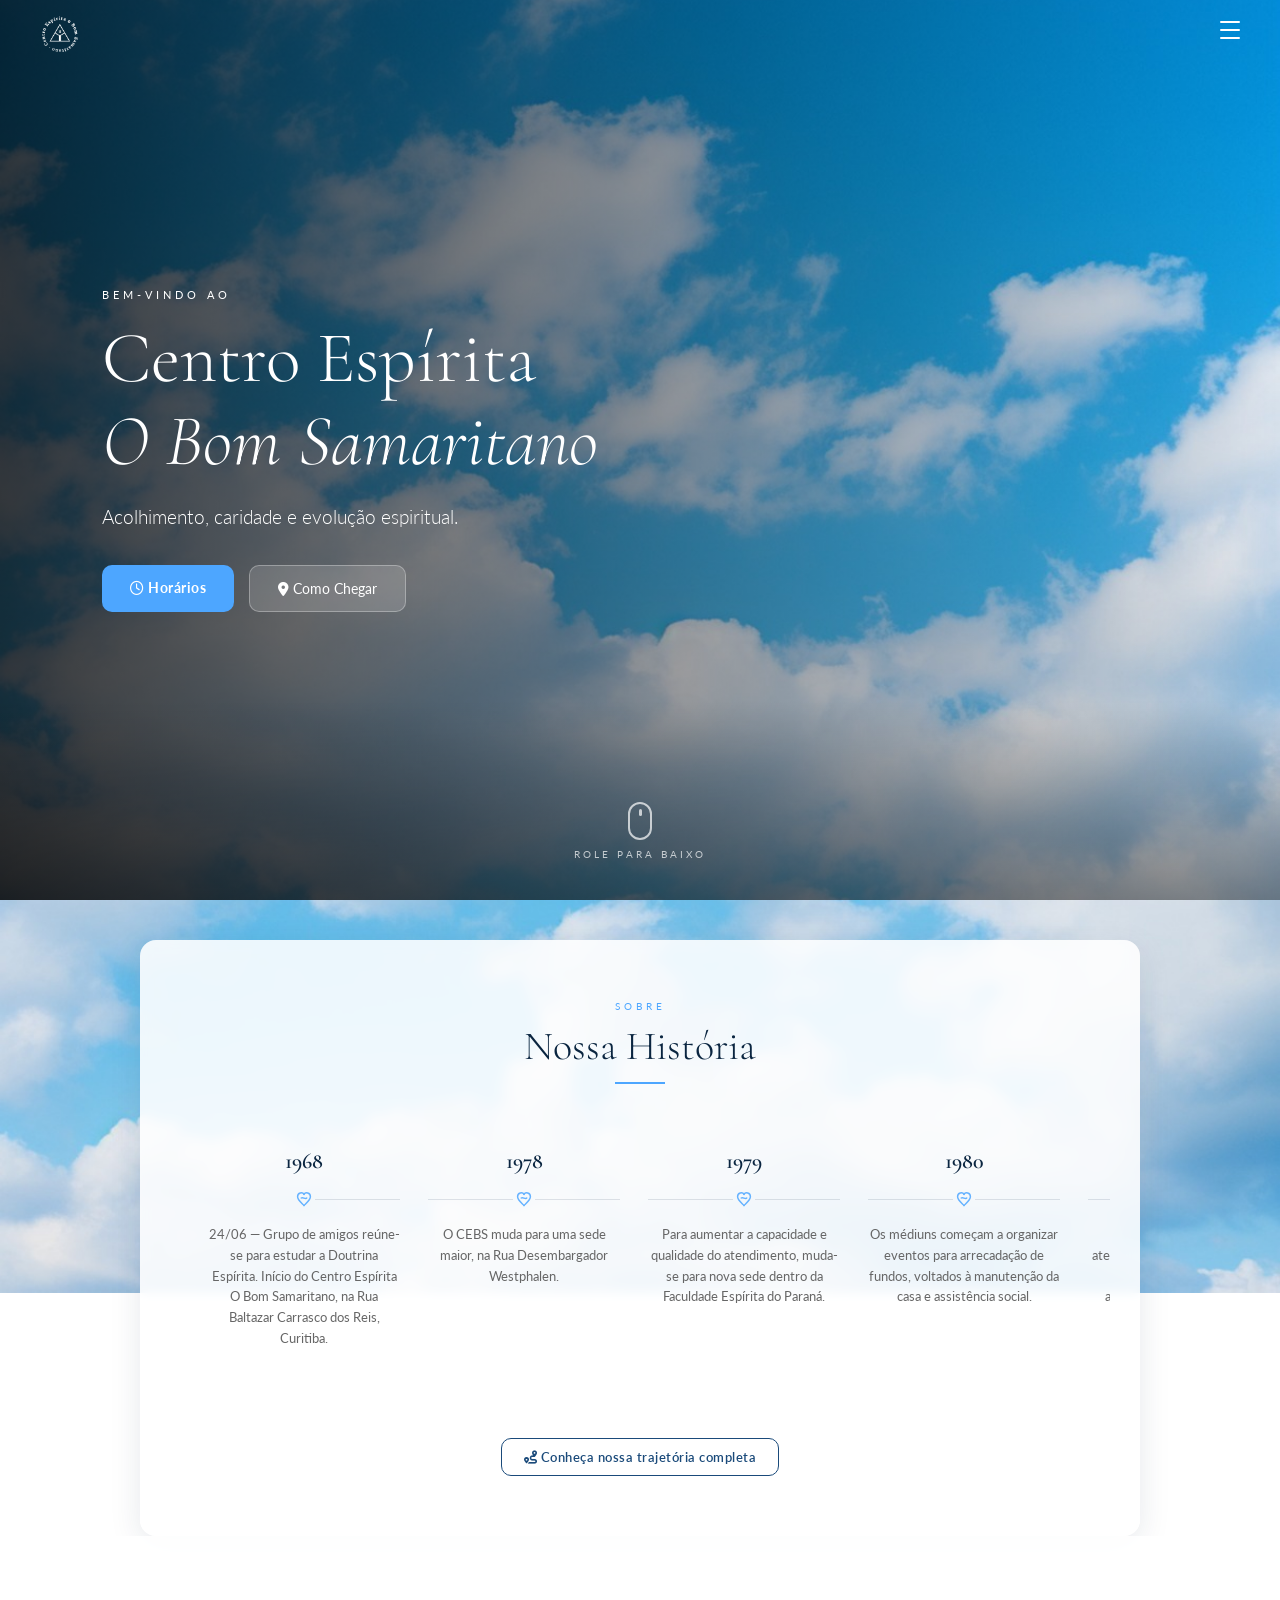
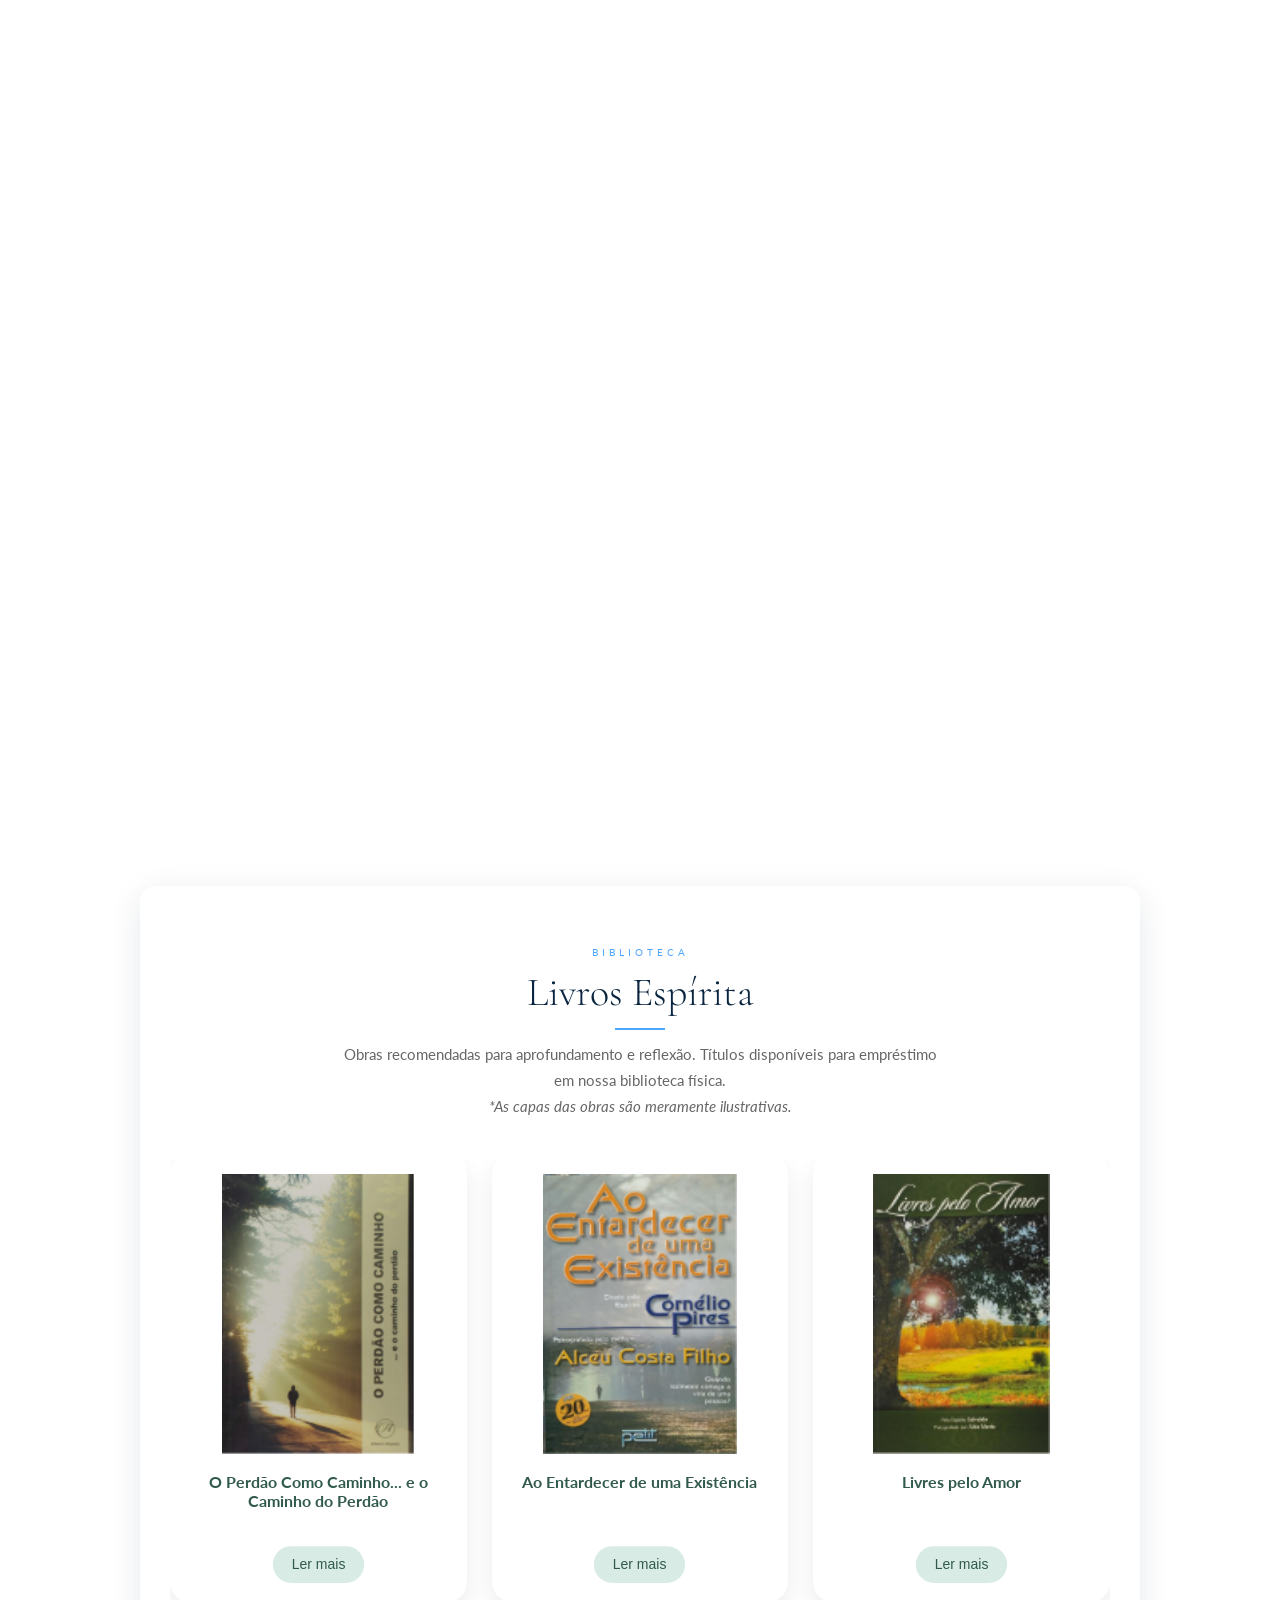
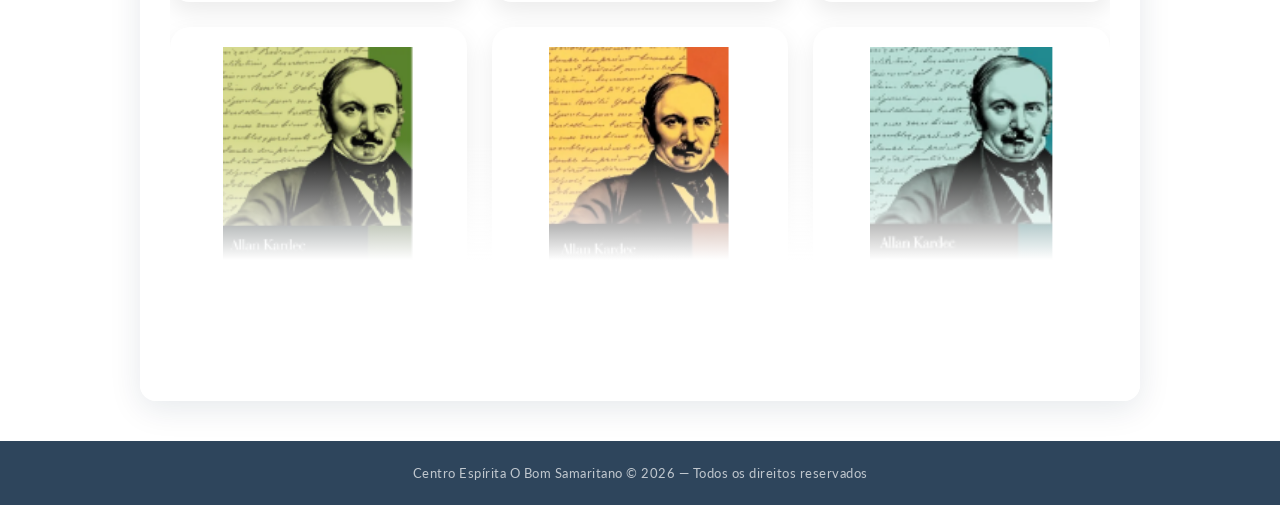
==== commit f435987f: "Atualização do site" ====
--- a/index.html
+++ b/index.html
@@ -243,7 +243,6 @@
 
       <div class="banners-wrap" id="bannersWrap">
         <div class="banners-track" id="bannersTrack">
-          <img src="/assets/bannerDiadosPais.jpeg" alt="Banner 1" class="banner-item">
           <img src="/assets/bannerBazarAviso.jpeg" alt="Banner 2" class="banner-item">
           <img src="/assets/bannerAlimentos.jpeg" alt="Banner 3" class="banner-item">
           <img src="/assets/bannerContribuicao.jpeg" alt="Banner 4" class="banner-item">
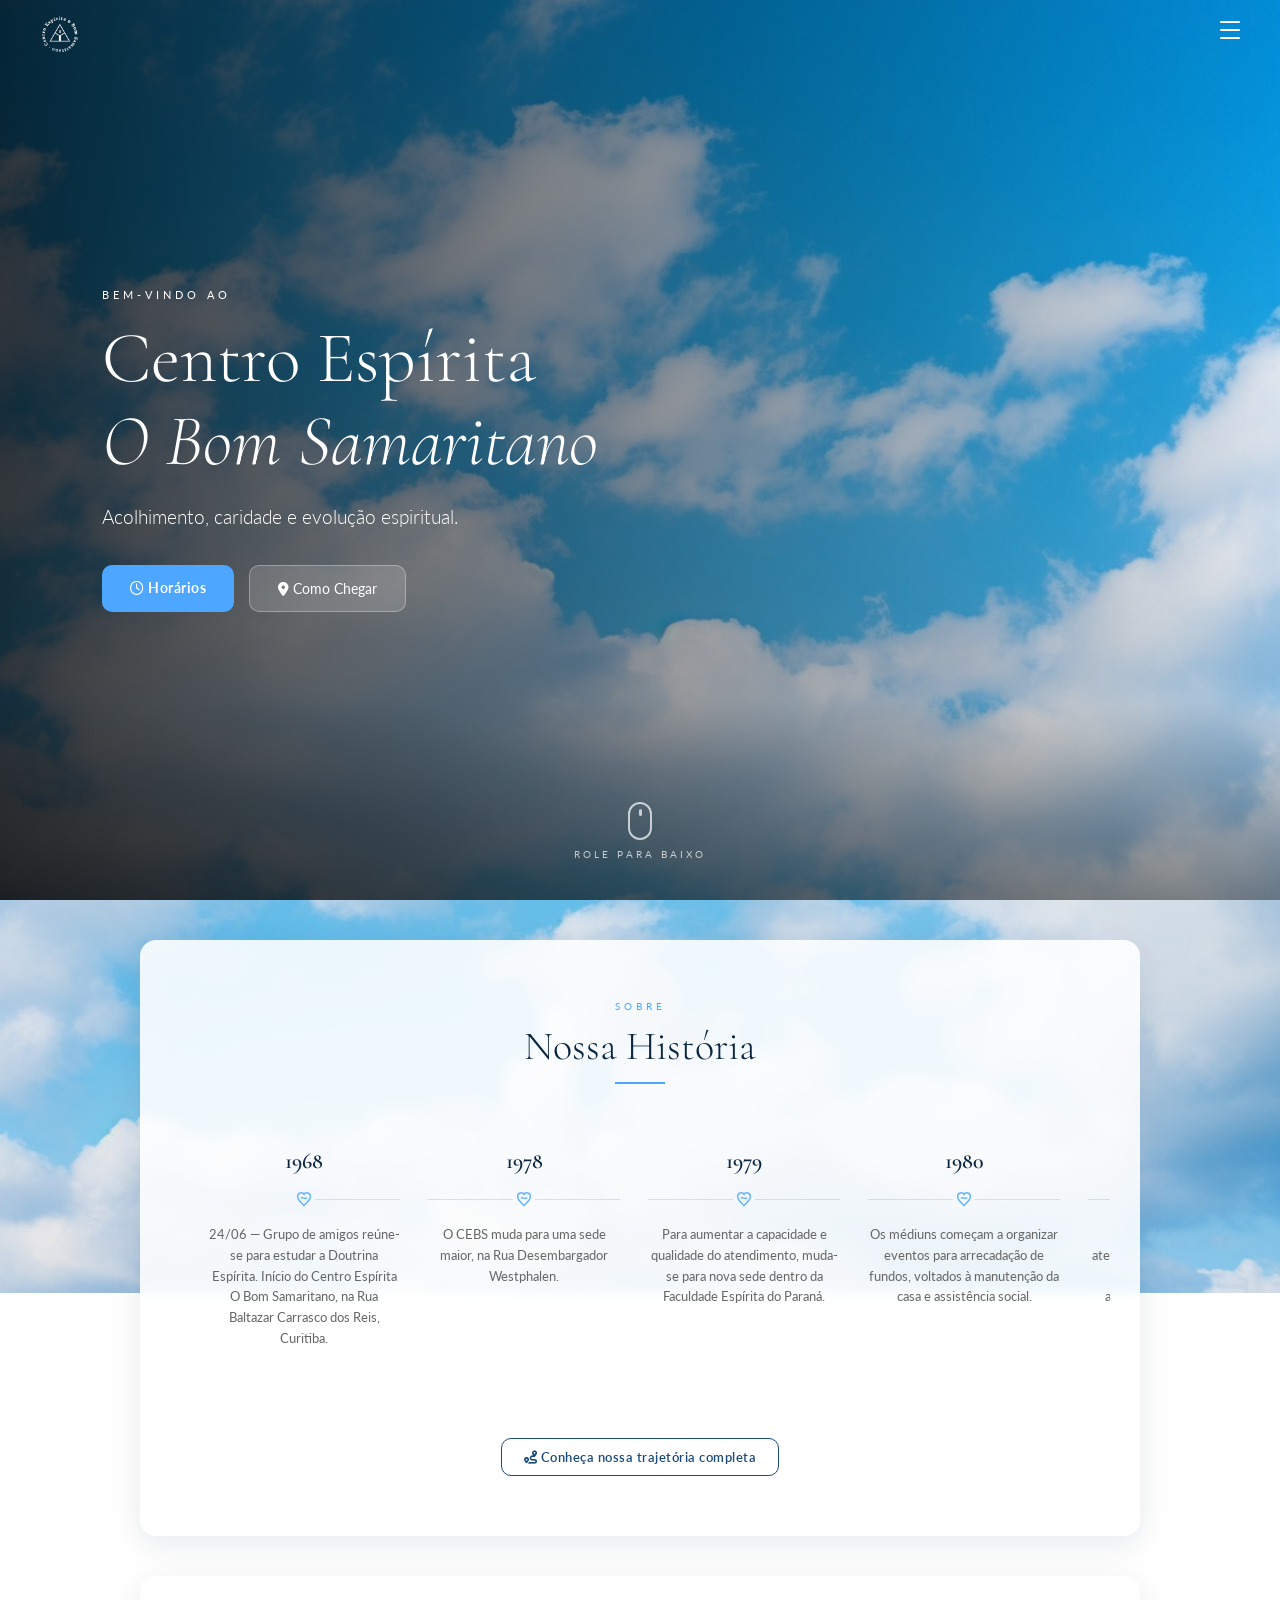
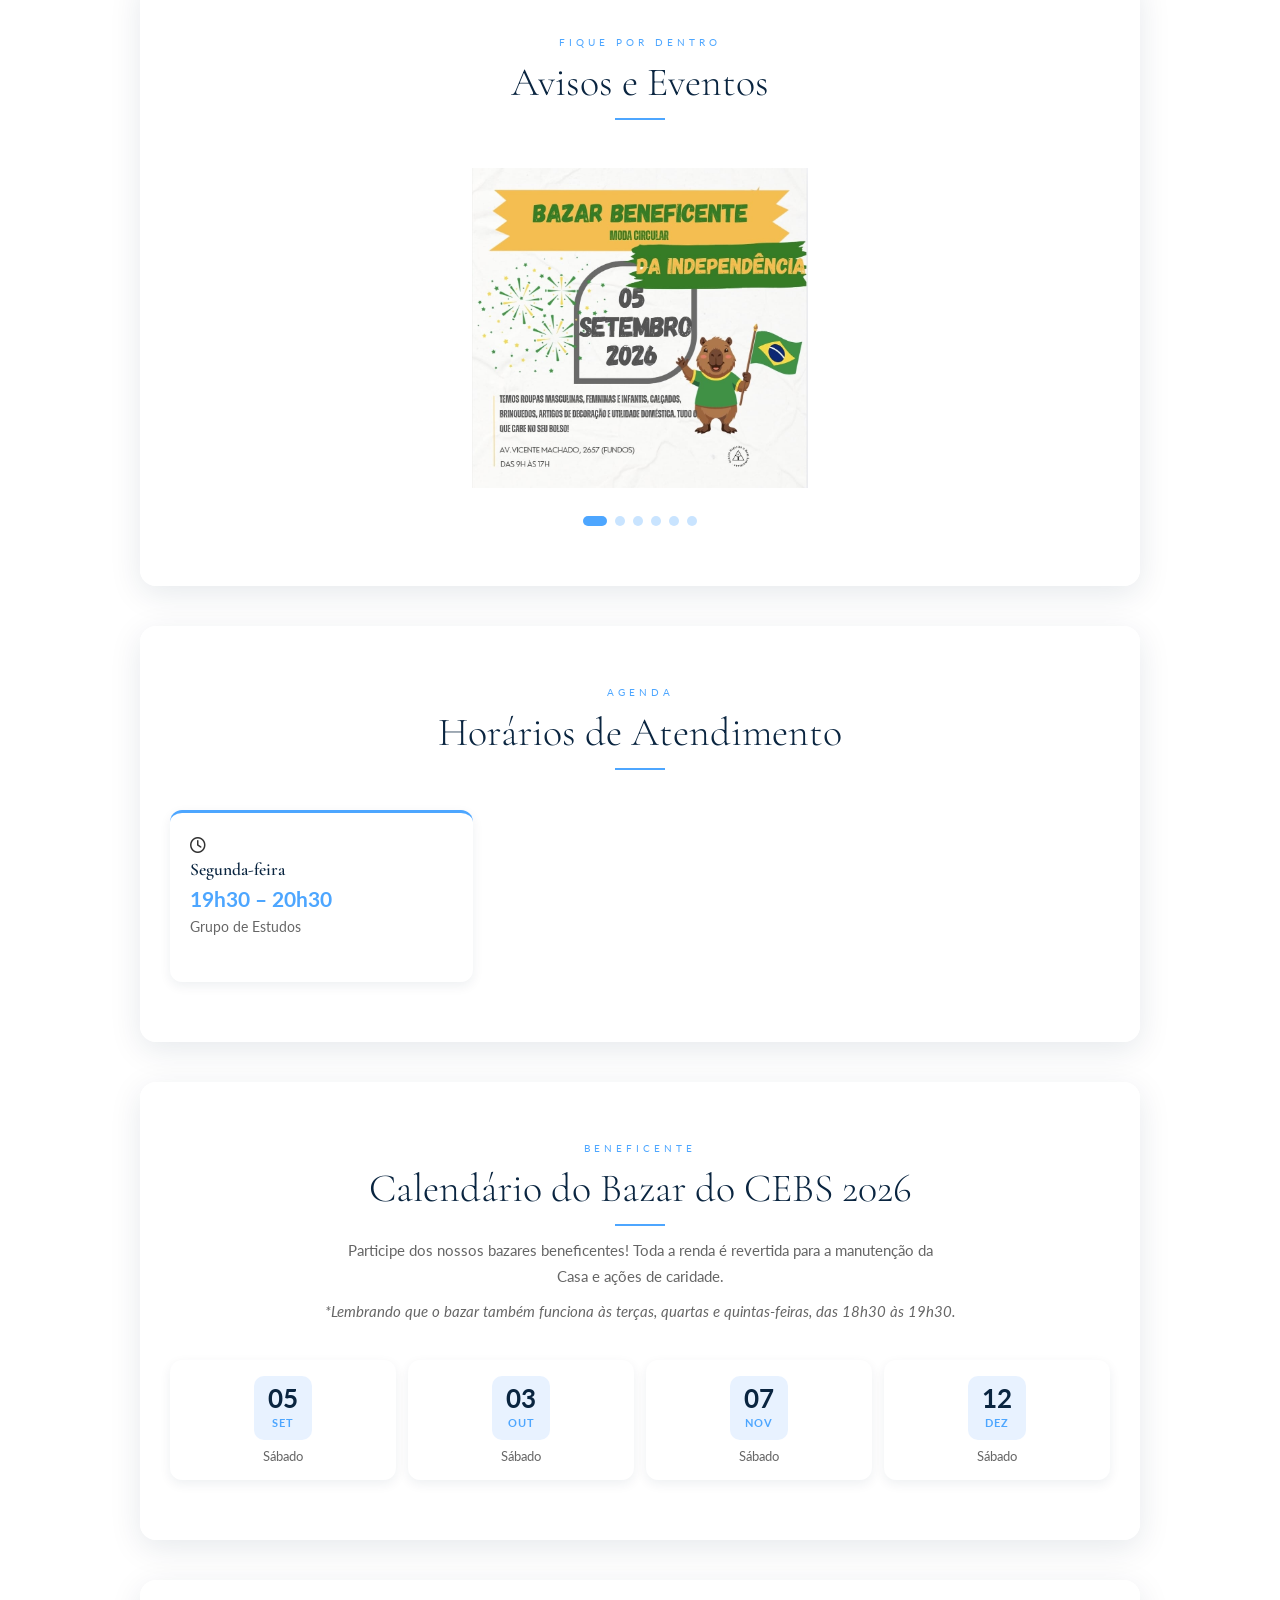
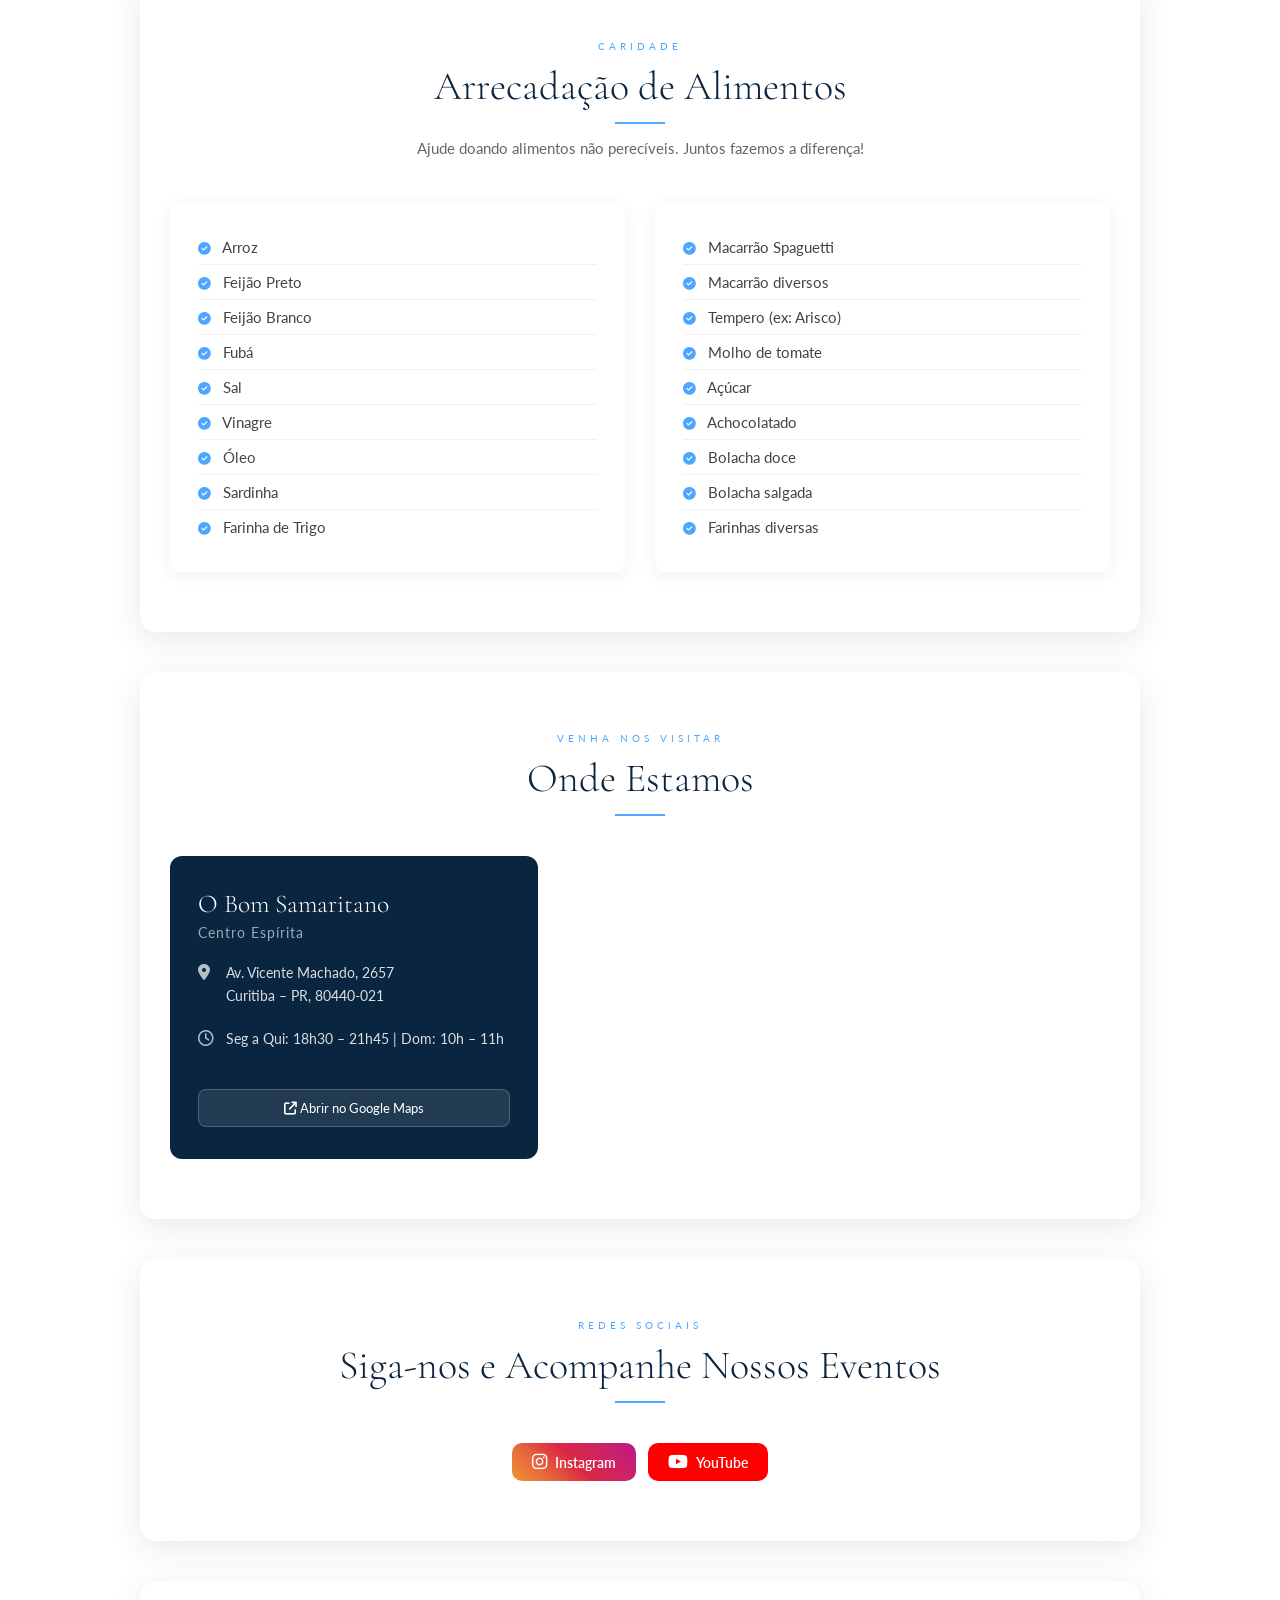
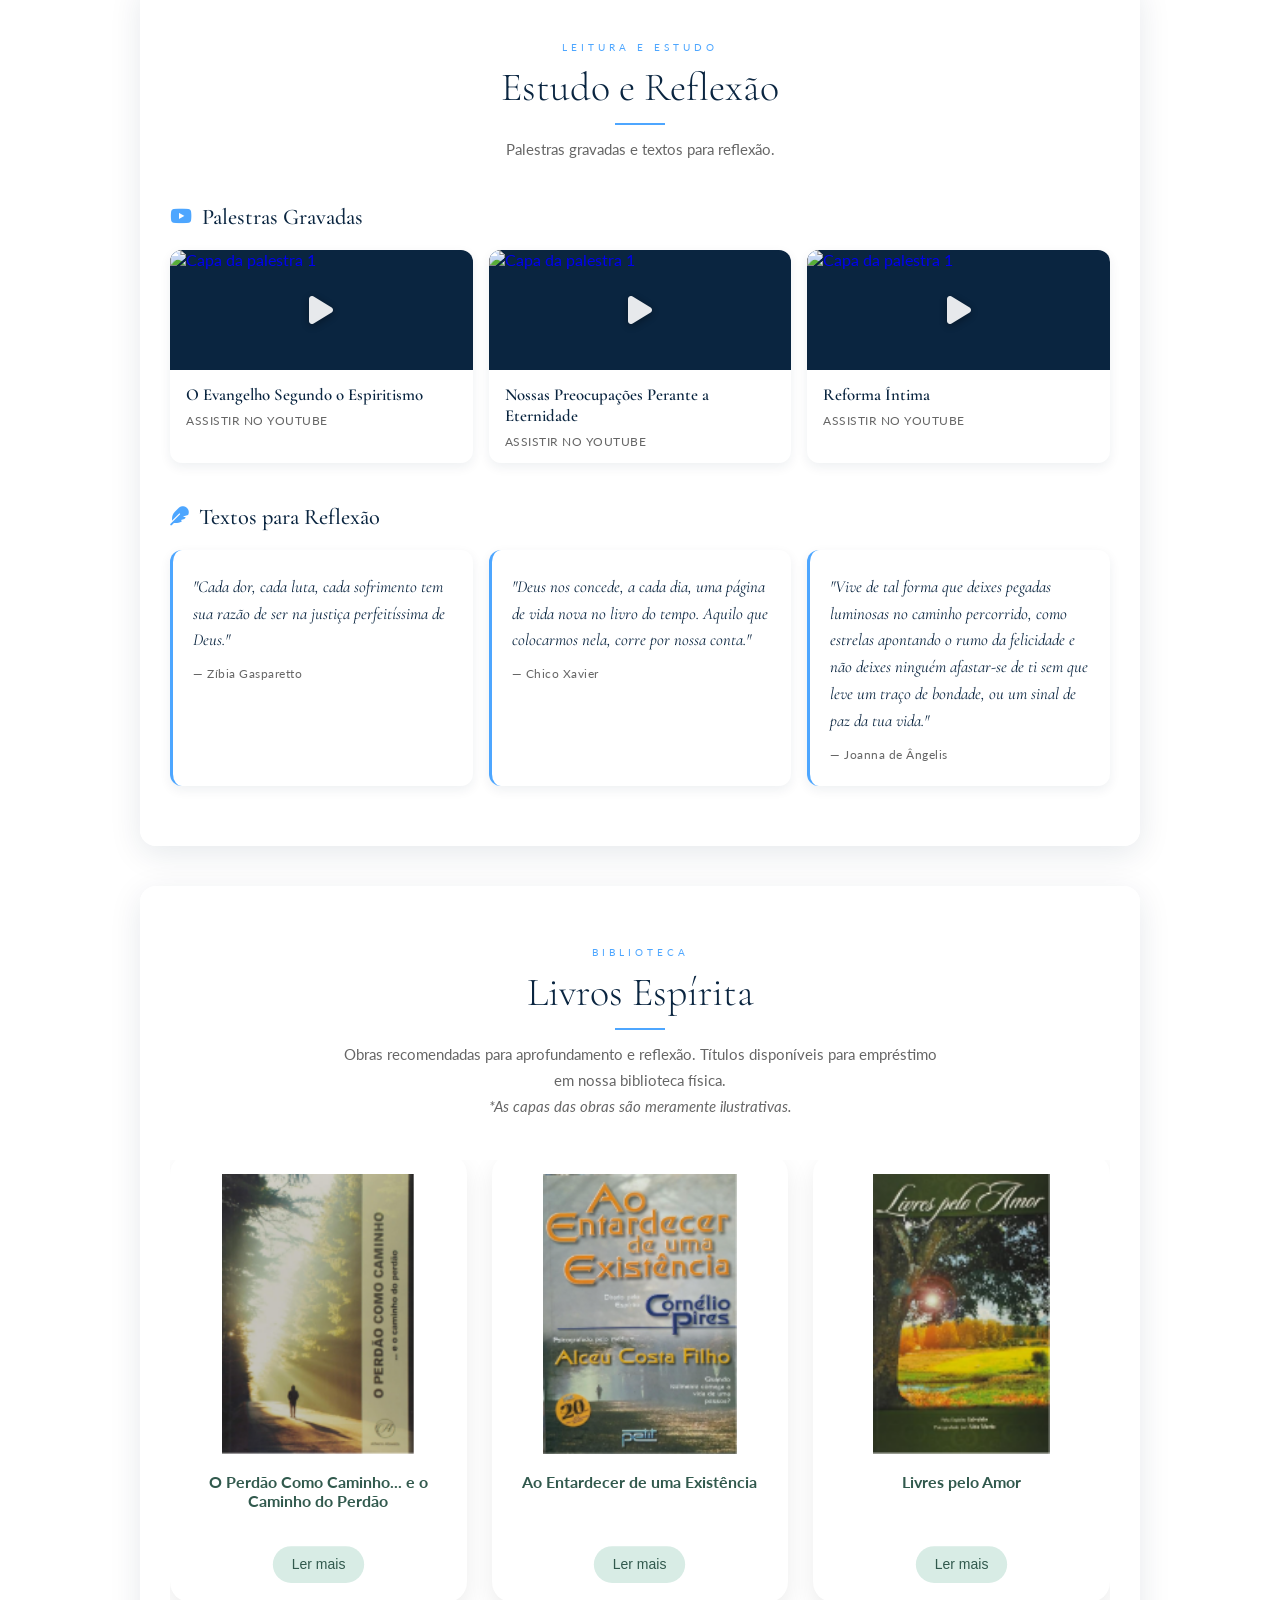
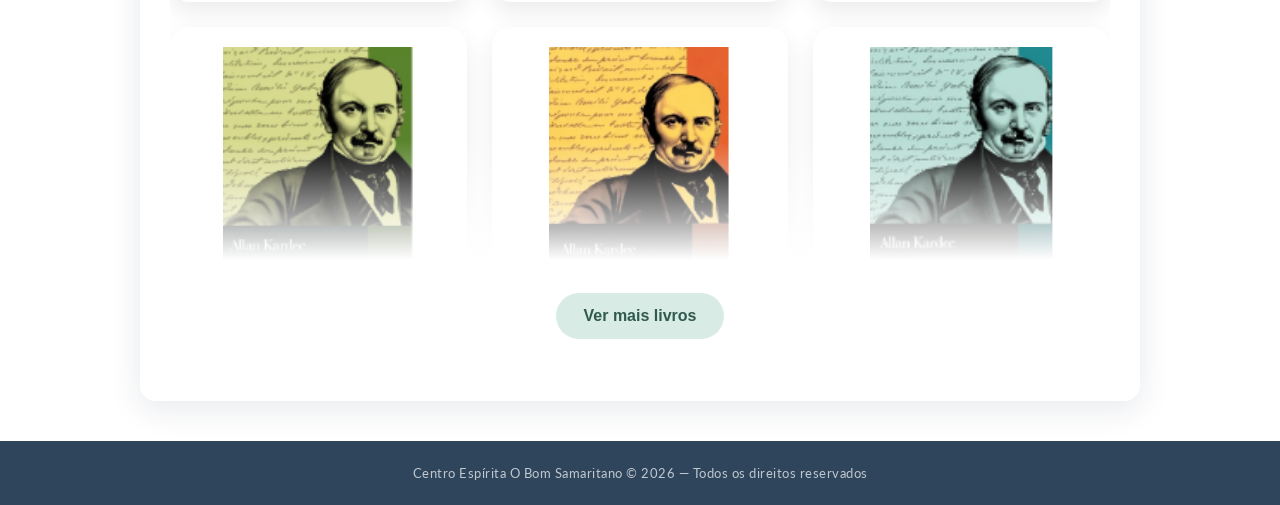
==== commit 8a6781b1: "Atualização Bazar" ====
--- a/index.html
+++ b/index.html
@@ -243,6 +243,7 @@
 
       <div class="banners-wrap" id="bannersWrap">
         <div class="banners-track" id="bannersTrack">
+          <img src="/assets/bannerBazarSetembro.jpeg" alt="Banner 1" class="banner-item">
           <img src="/assets/bannerBazarAviso.jpeg" alt="Banner 2" class="banner-item">
           <img src="/assets/bannerAlimentos.jpeg" alt="Banner 3" class="banner-item">
           <img src="/assets/bannerContribuicao.jpeg" alt="Banner 4" class="banner-item">
@@ -293,9 +294,8 @@
       </div>
 
       <div class="bazar-grid">
-        <div class="bazar-item"><div class="data-box"><span class="dia">08</span><span class="mes">AGO</span></div><span class="bazar-info">Sábado</span></div>
-        <div class="bazar-item"><div class="data-box"><span class="dia">12</span><span class="mes">SET</span></div><span class="bazar-info">Sábado</span></div>
-        <div class="bazar-item"><div class="data-box"><span class="dia">10</span><span class="mes">OUT</span></div><span class="bazar-info">Sábado</span></div>
+        <div class="bazar-item"><div class="data-box"><span class="dia">05</span><span class="mes">SET</span></div><span class="bazar-info">Sábado</span></div>
+        <div class="bazar-item"><div class="data-box"><span class="dia">03</span><span class="mes">OUT</span></div><span class="bazar-info">Sábado</span></div>
         <div class="bazar-item"><div class="data-box"><span class="dia">07</span><span class="mes">NOV</span></div><span class="bazar-info">Sábado</span></div>
         <div class="bazar-item"><div class="data-box"><span class="dia">12</span><span class="mes">DEZ</span></div><span class="bazar-info">Sábado</span></div>
       </div>
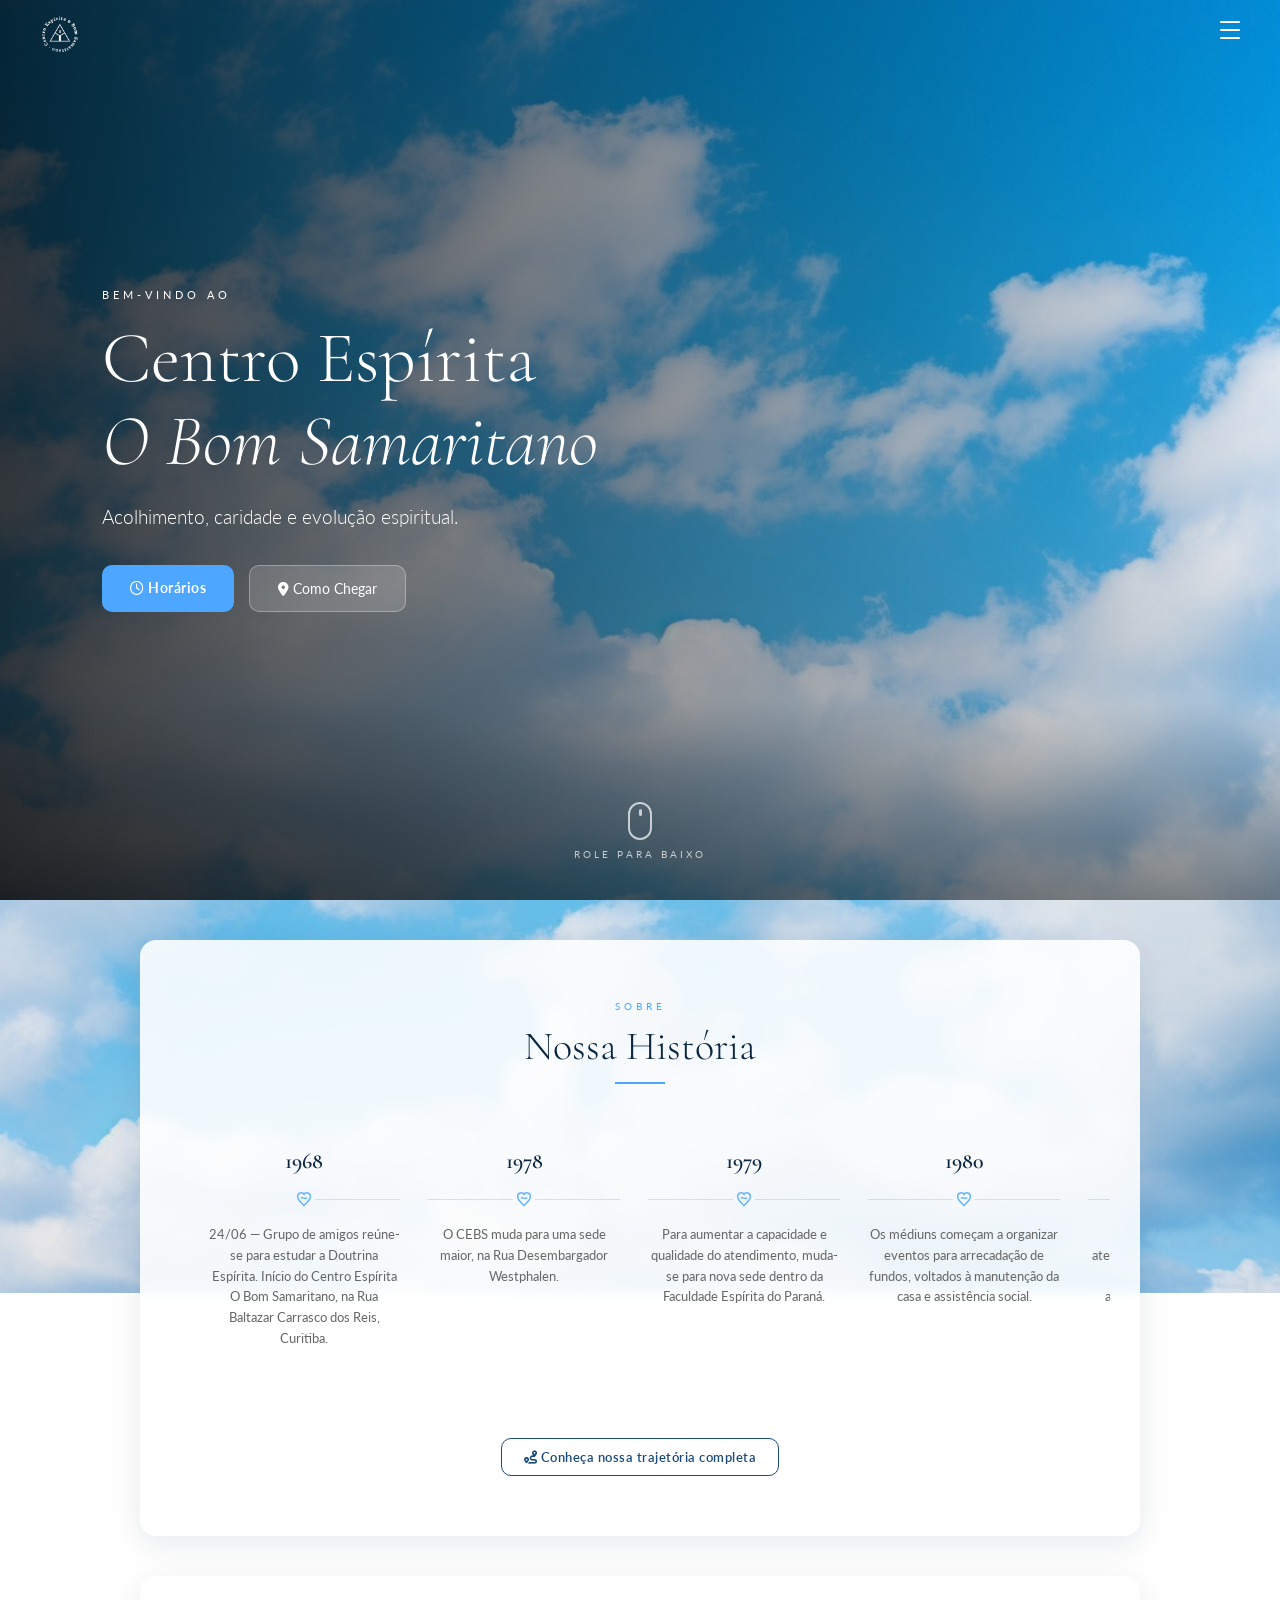
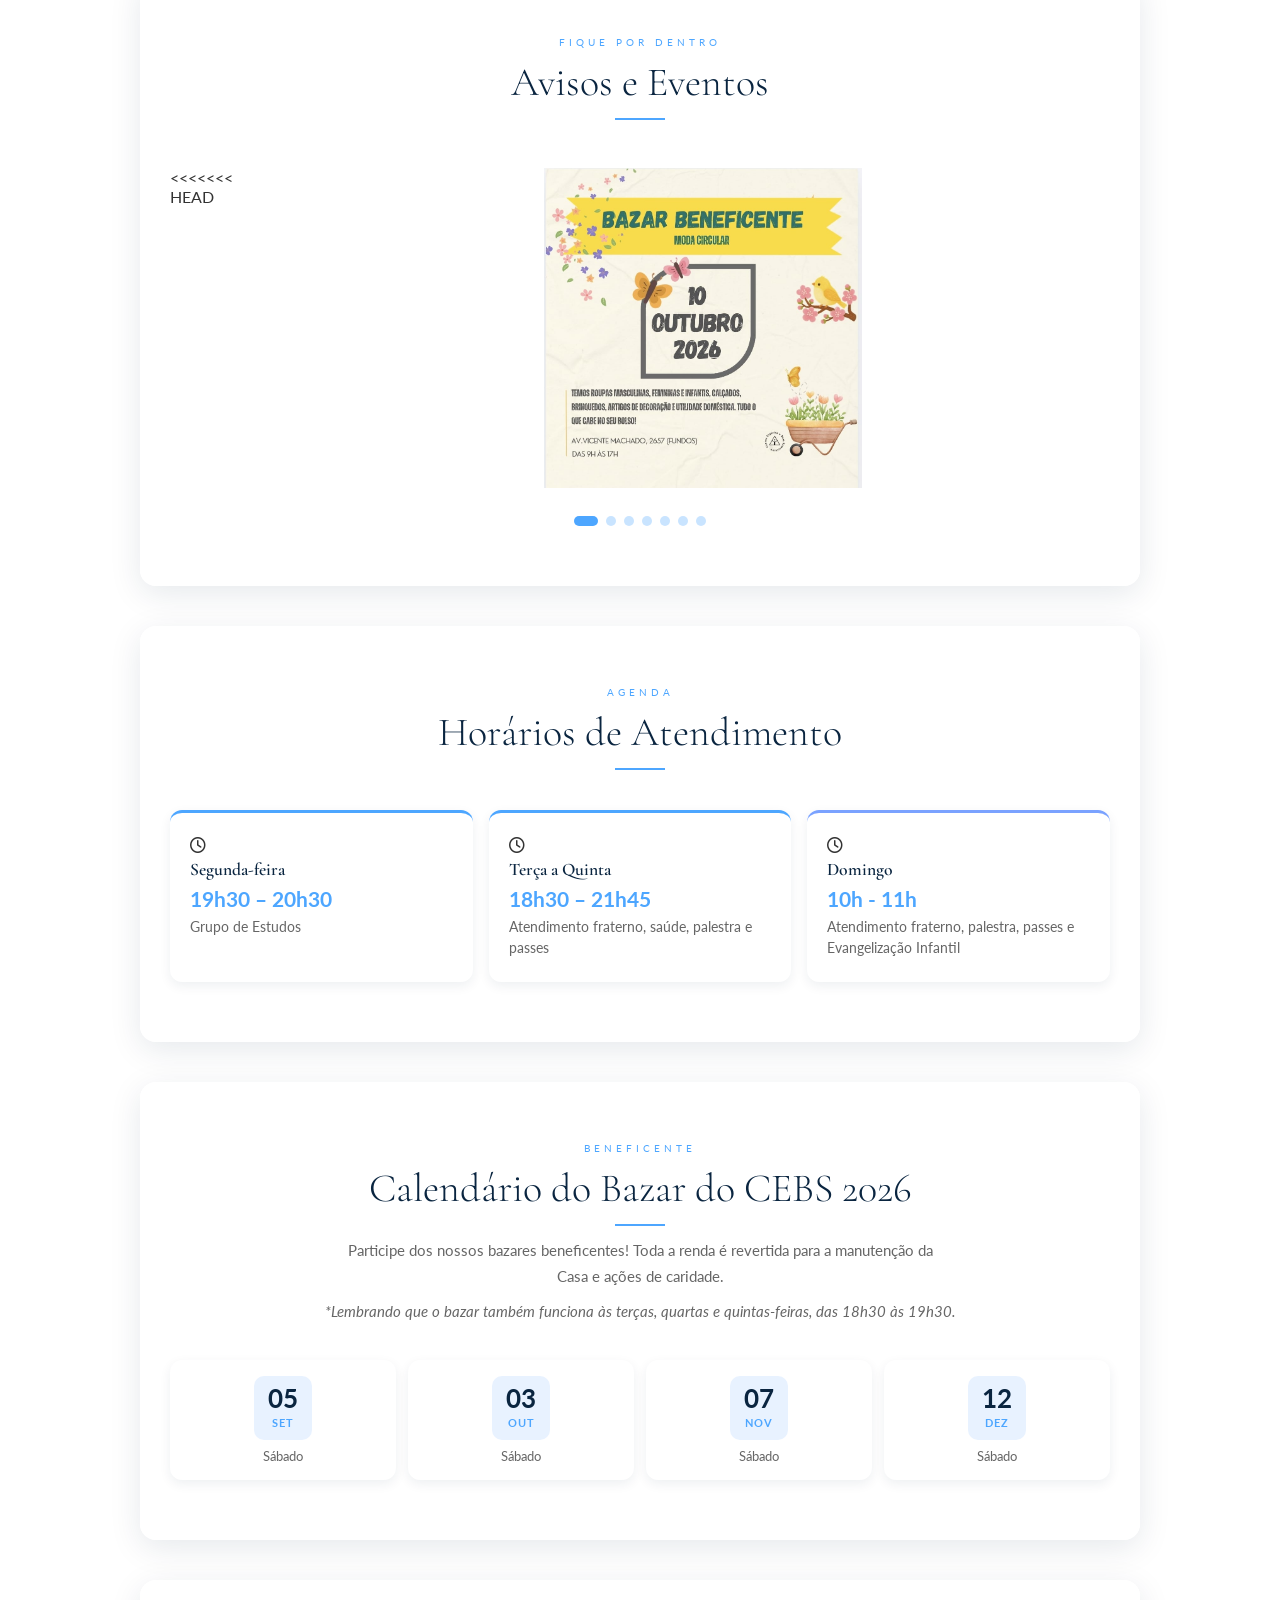
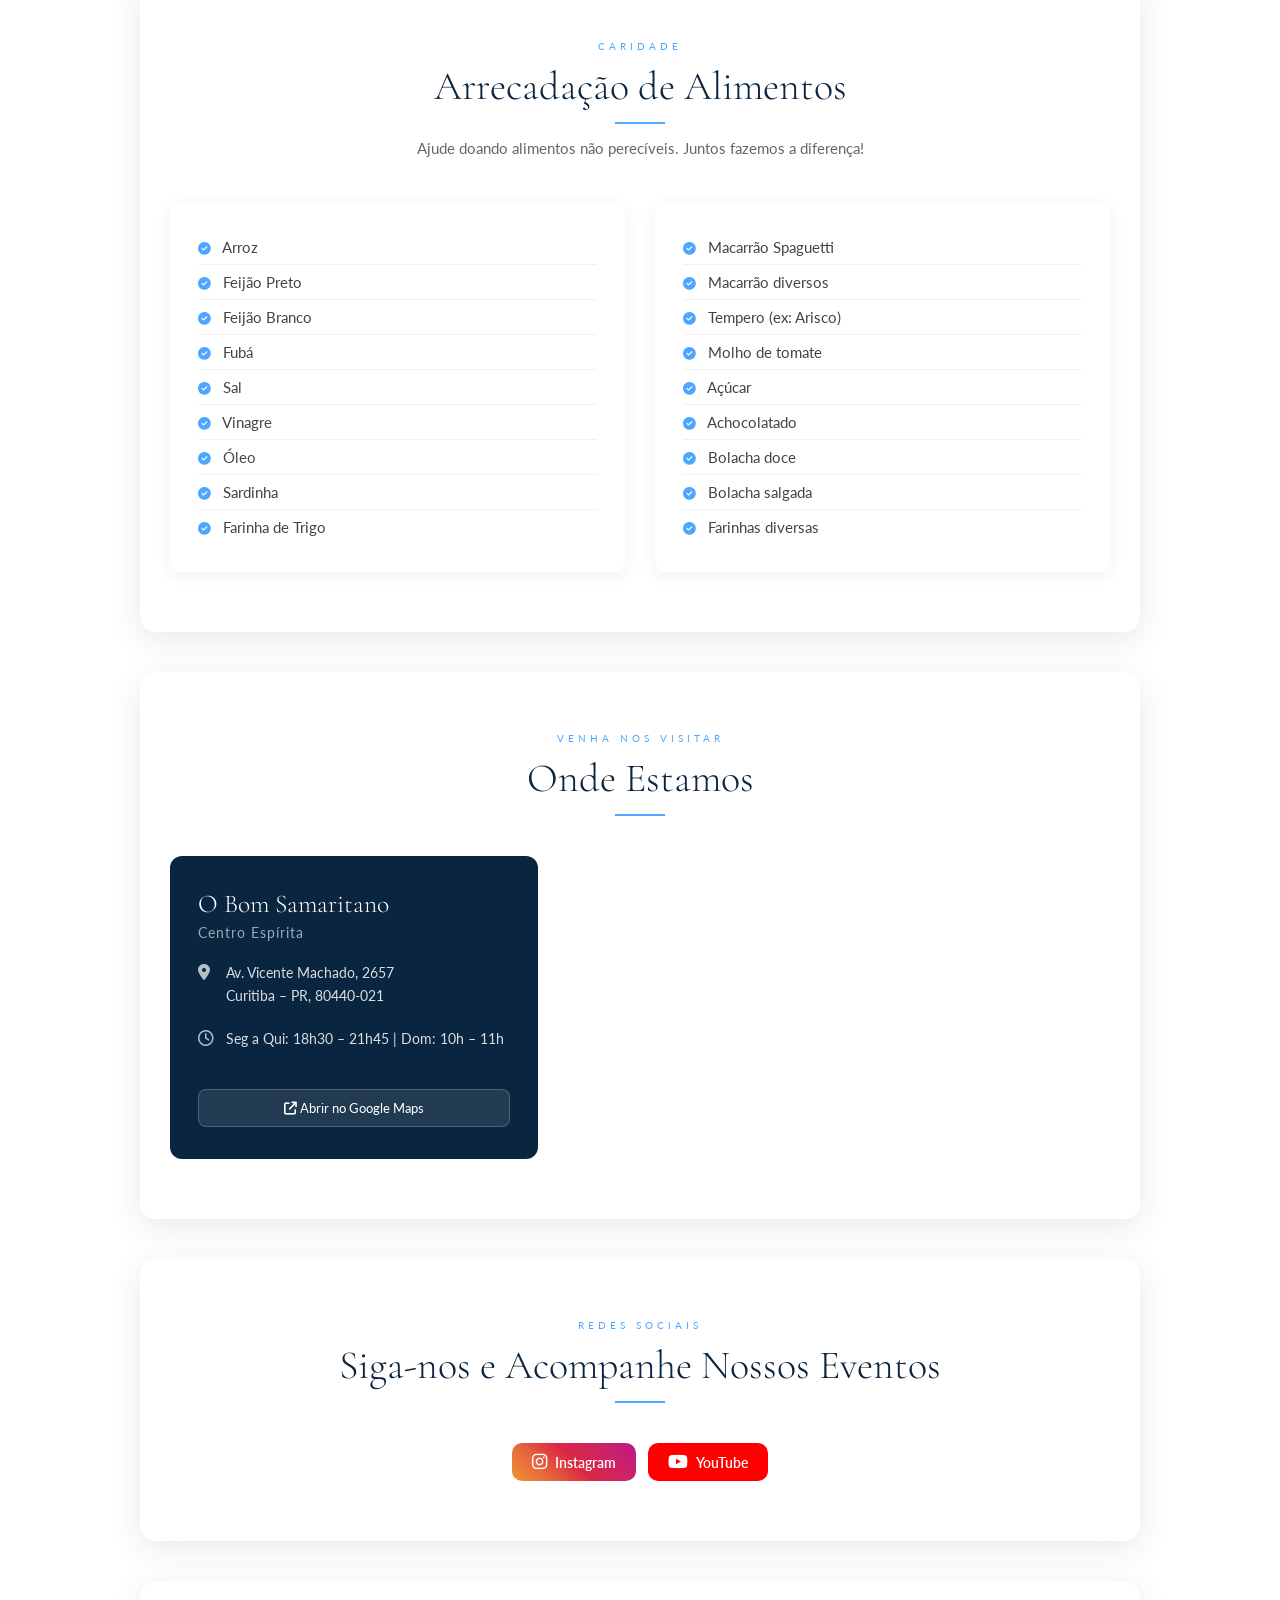
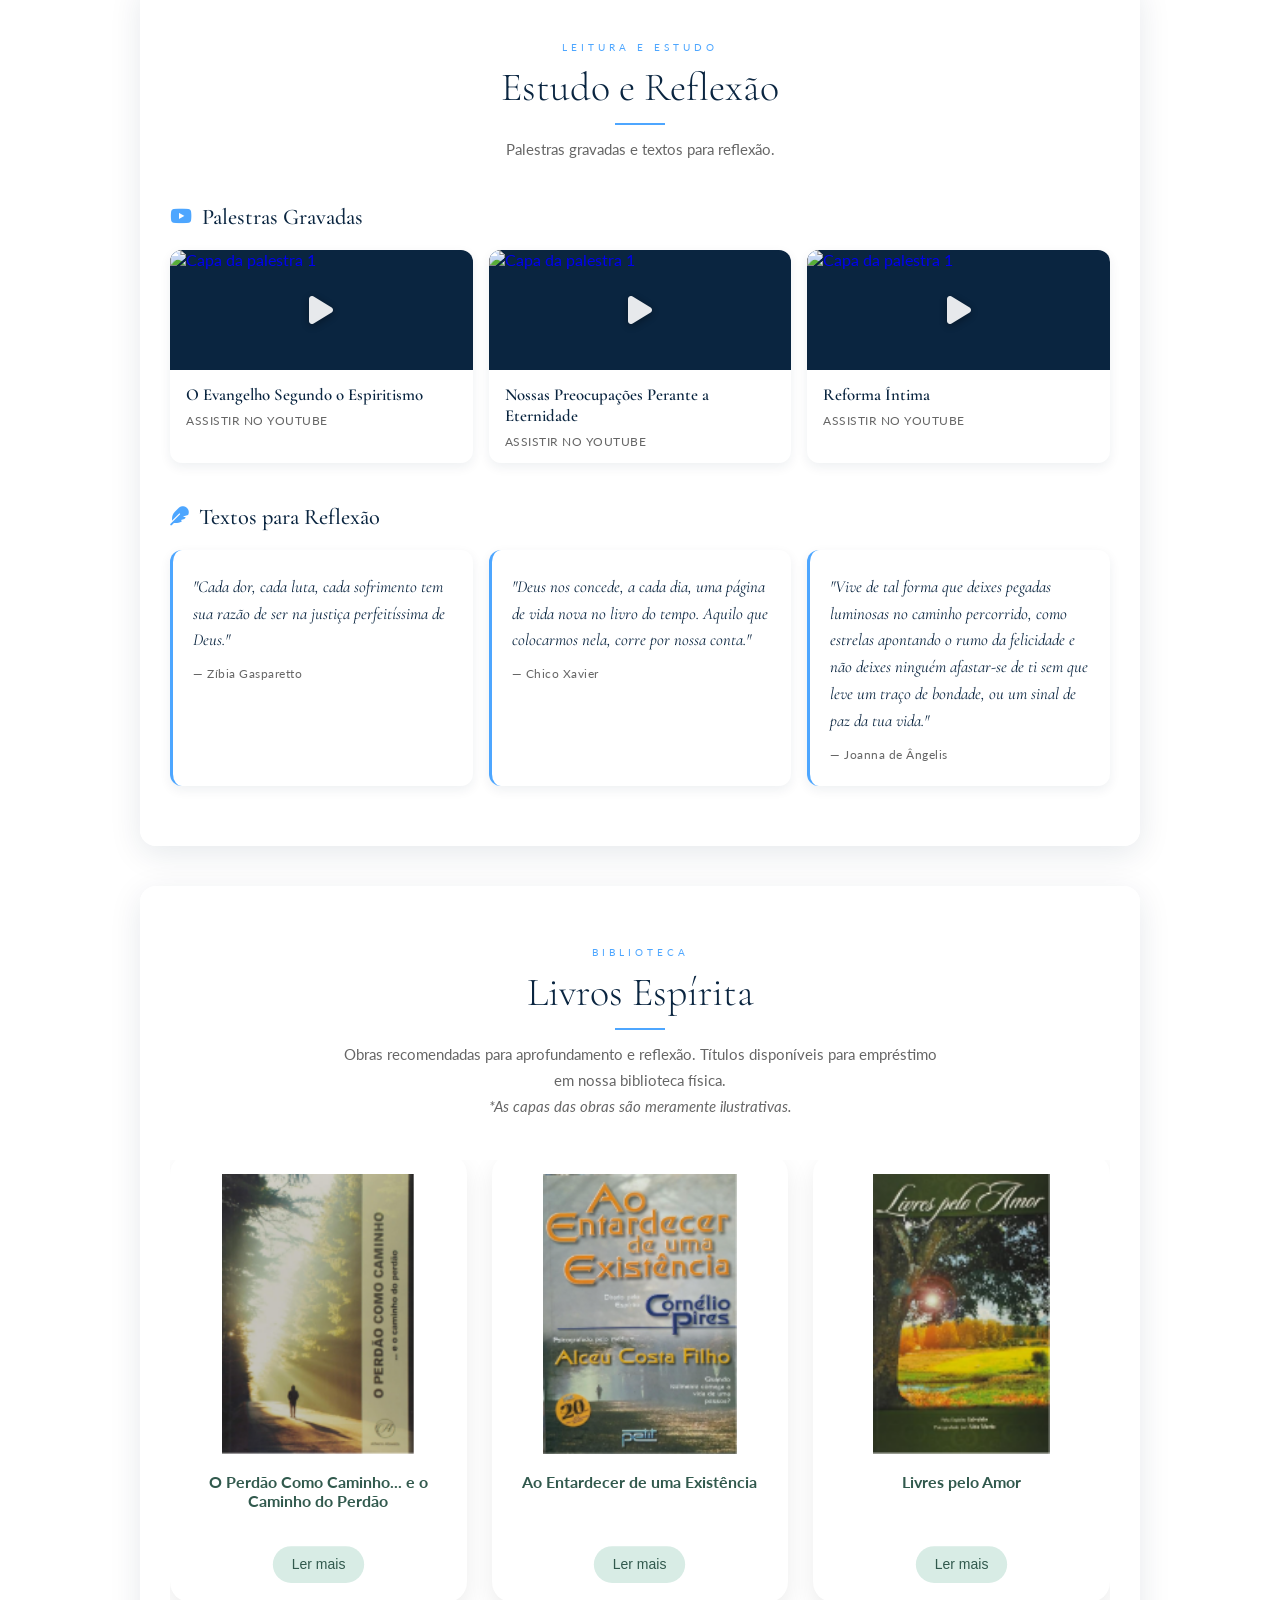
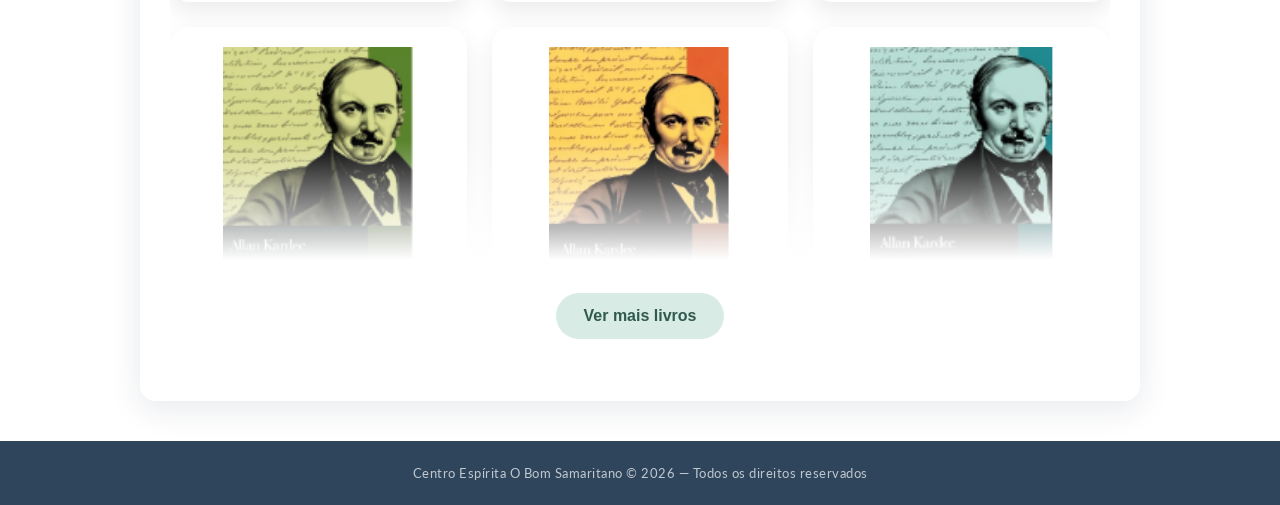
==== commit 9e3cbea8: "Atualiza site do Centro Espírita" ====
--- a/index.html
+++ b/index.html
@@ -243,7 +243,11 @@
 
       <div class="banners-wrap" id="bannersWrap">
         <div class="banners-track" id="bannersTrack">
+<<<<<<< HEAD
+          <img src="/assets/bazarOutubro.jpeg" alt="Banner 1" class="banner-item">
+=======
           <img src="/assets/bannerBazarSetembro.jpeg" alt="Banner 1" class="banner-item">
+>>>>>>> 8a6781b152d225ed433651c3dcfa2d68eefdddc7
           <img src="/assets/bannerBazarAviso.jpeg" alt="Banner 2" class="banner-item">
           <img src="/assets/bannerAlimentos.jpeg" alt="Banner 3" class="banner-item">
           <img src="/assets/bannerContribuicao.jpeg" alt="Banner 4" class="banner-item">
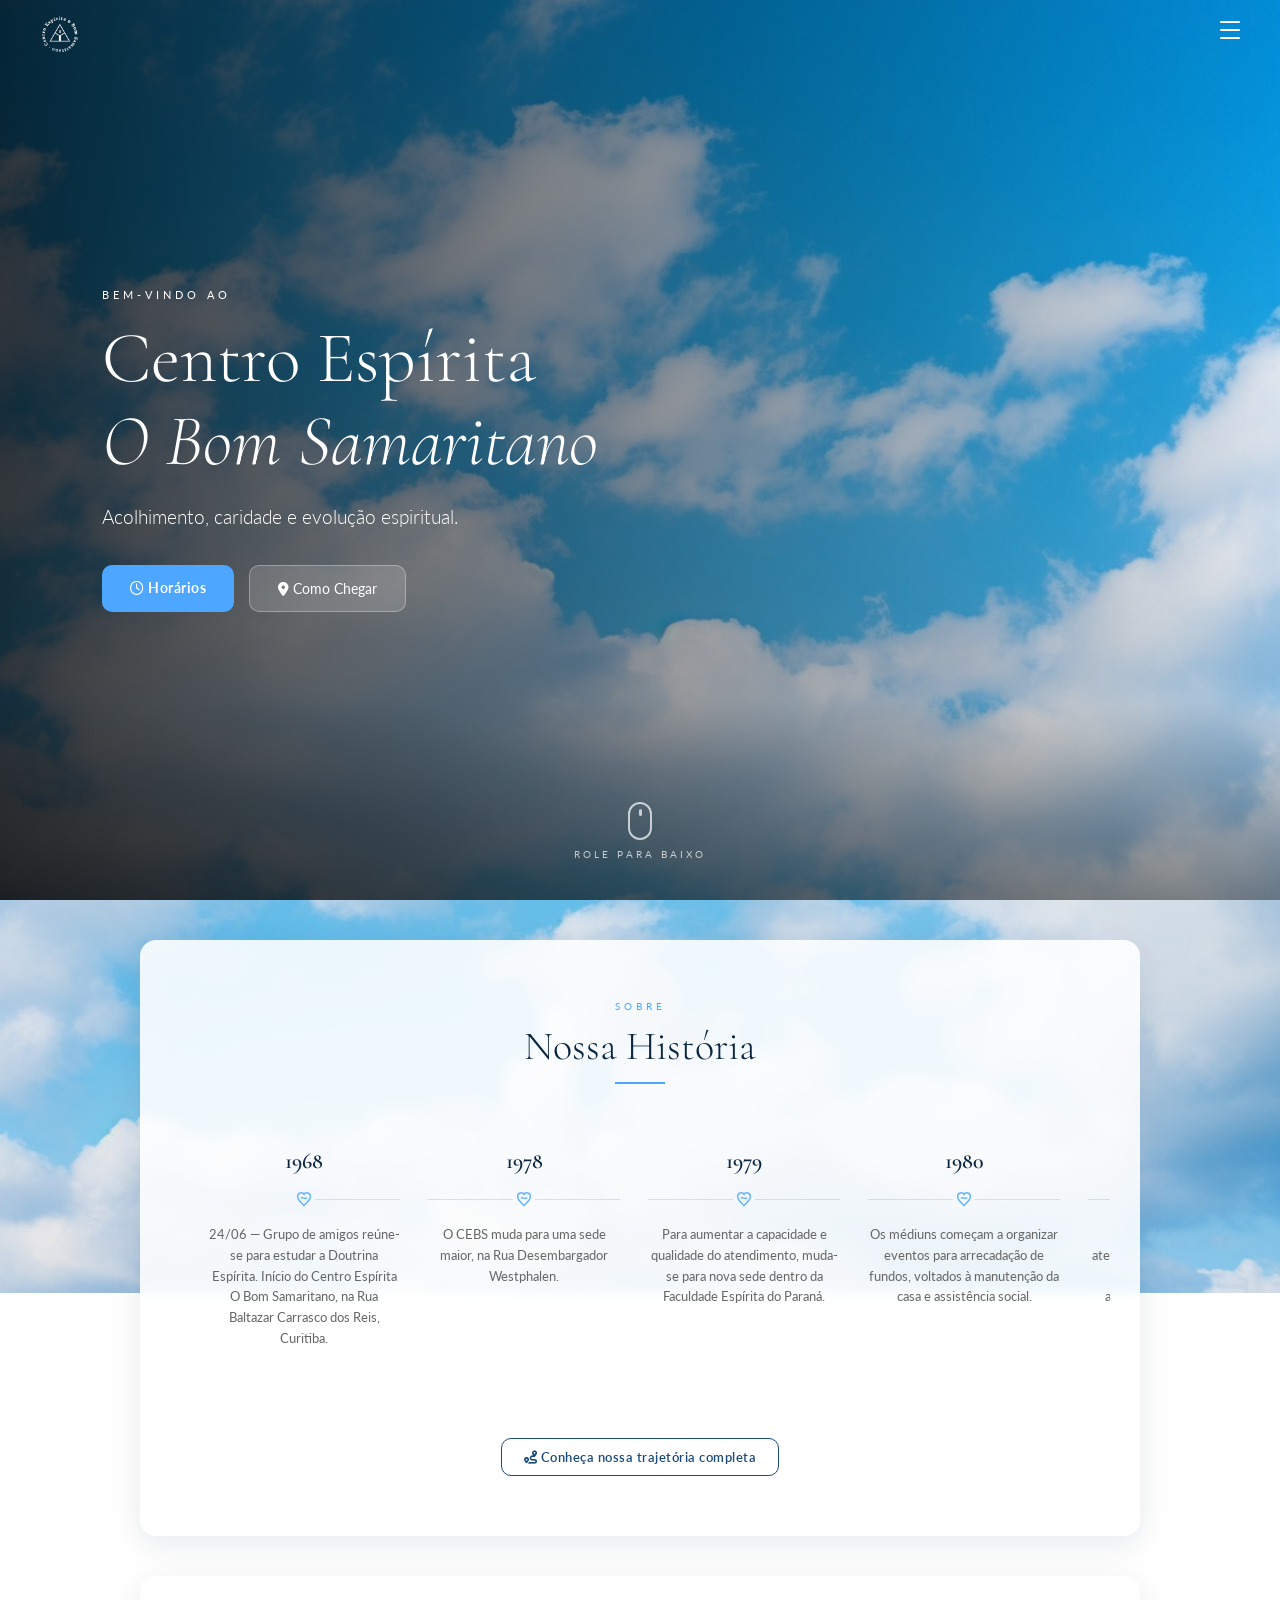
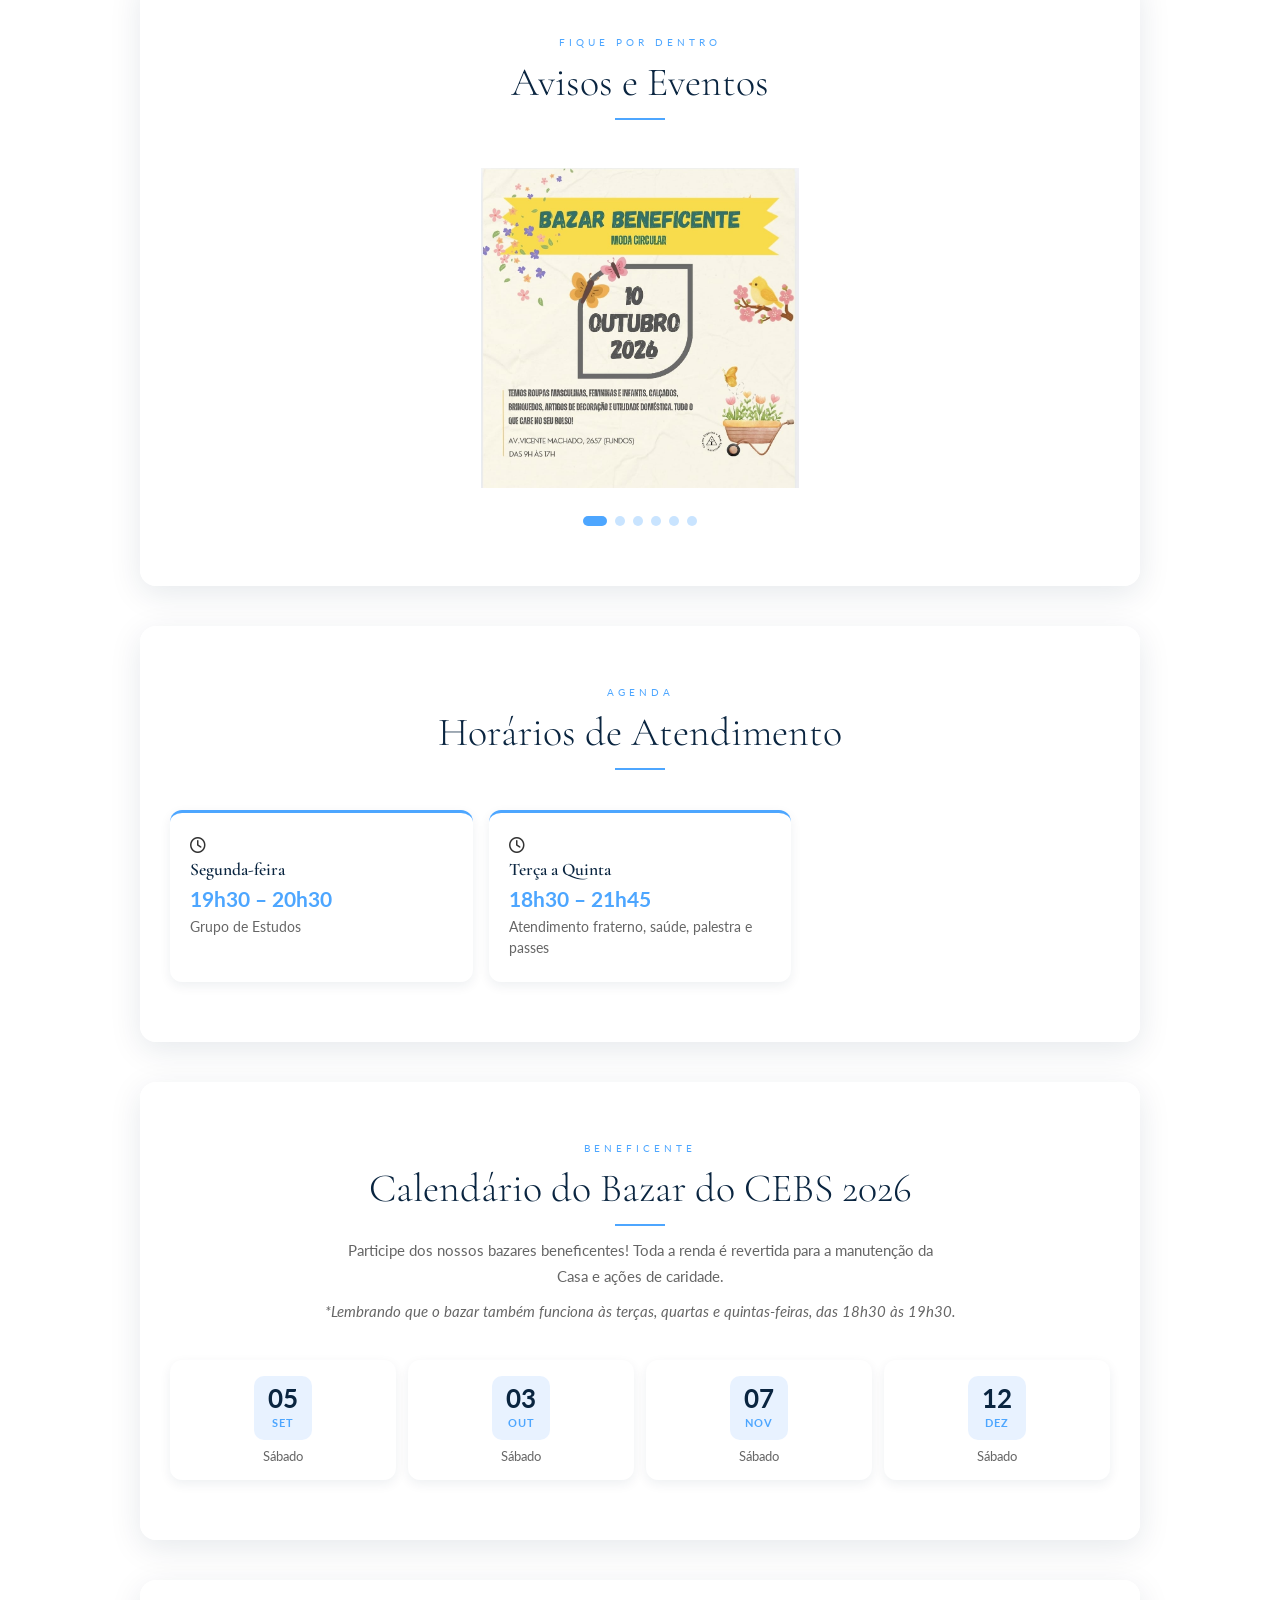
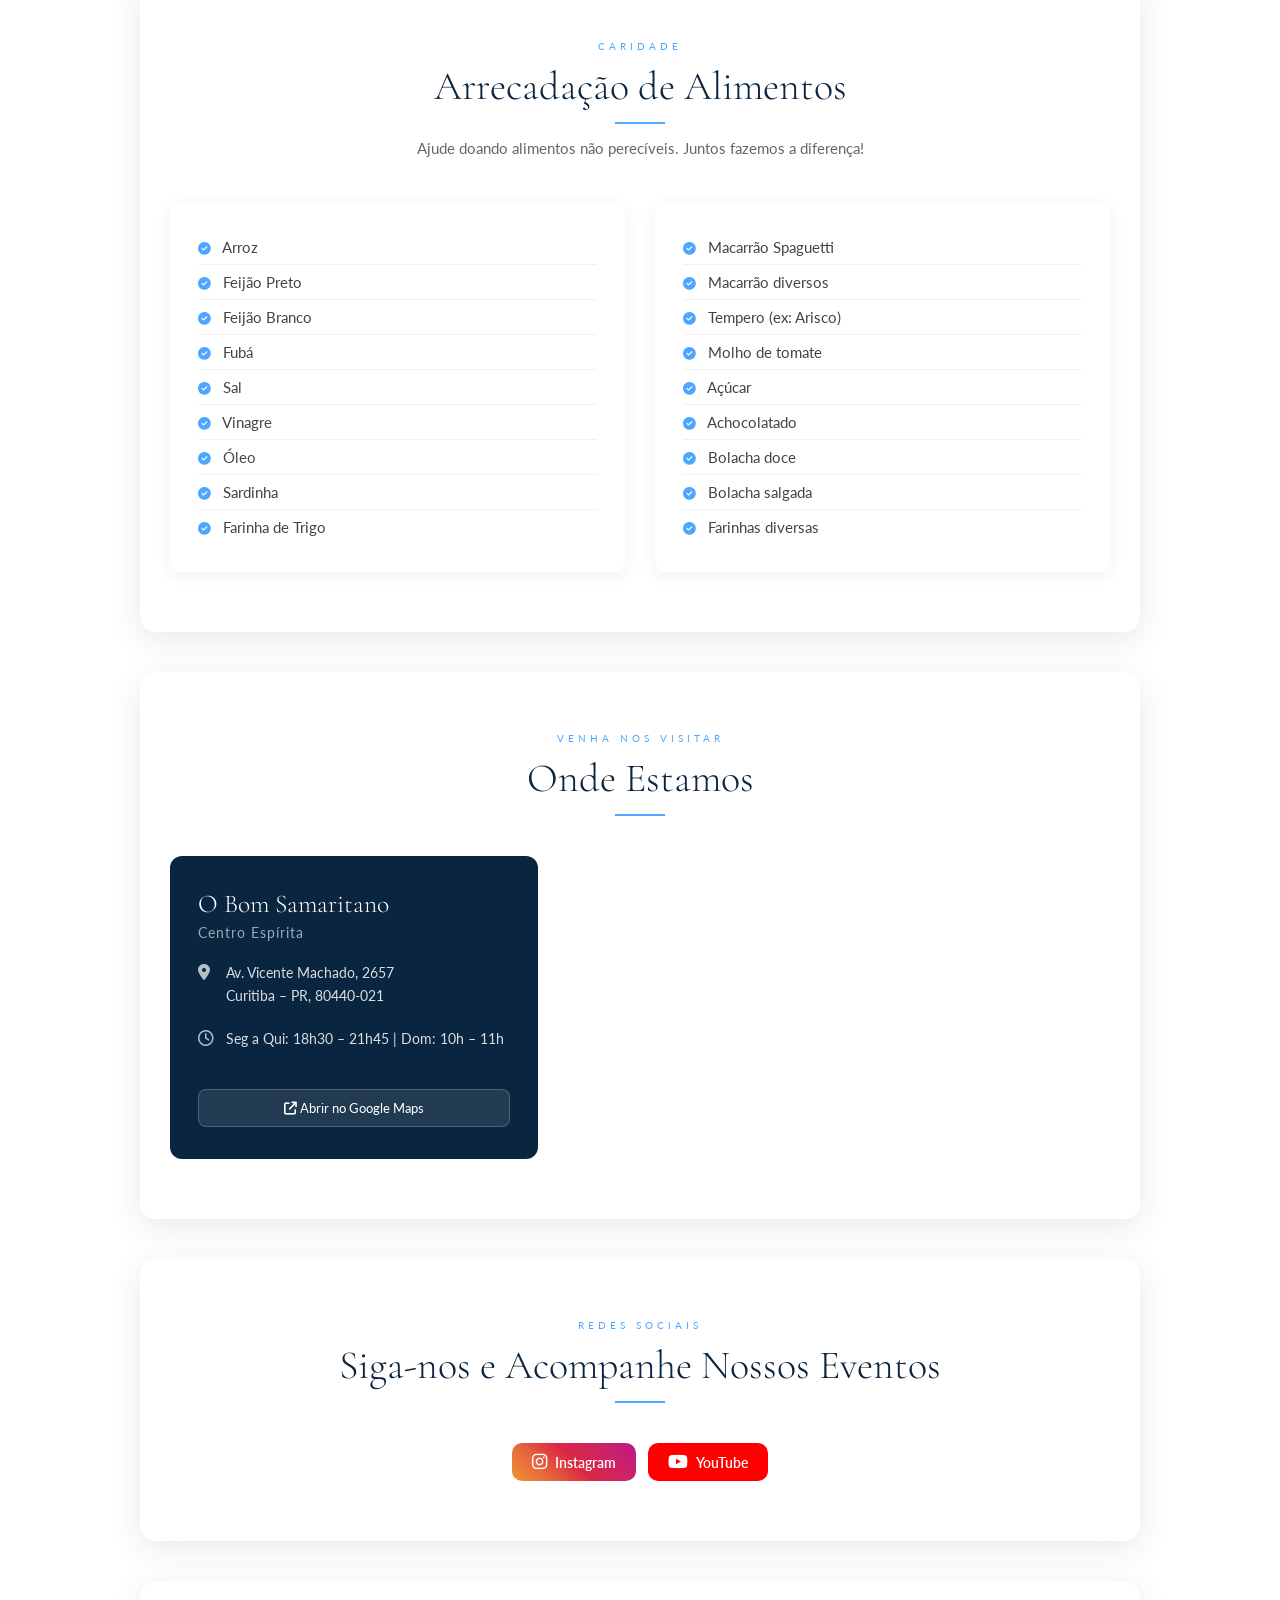
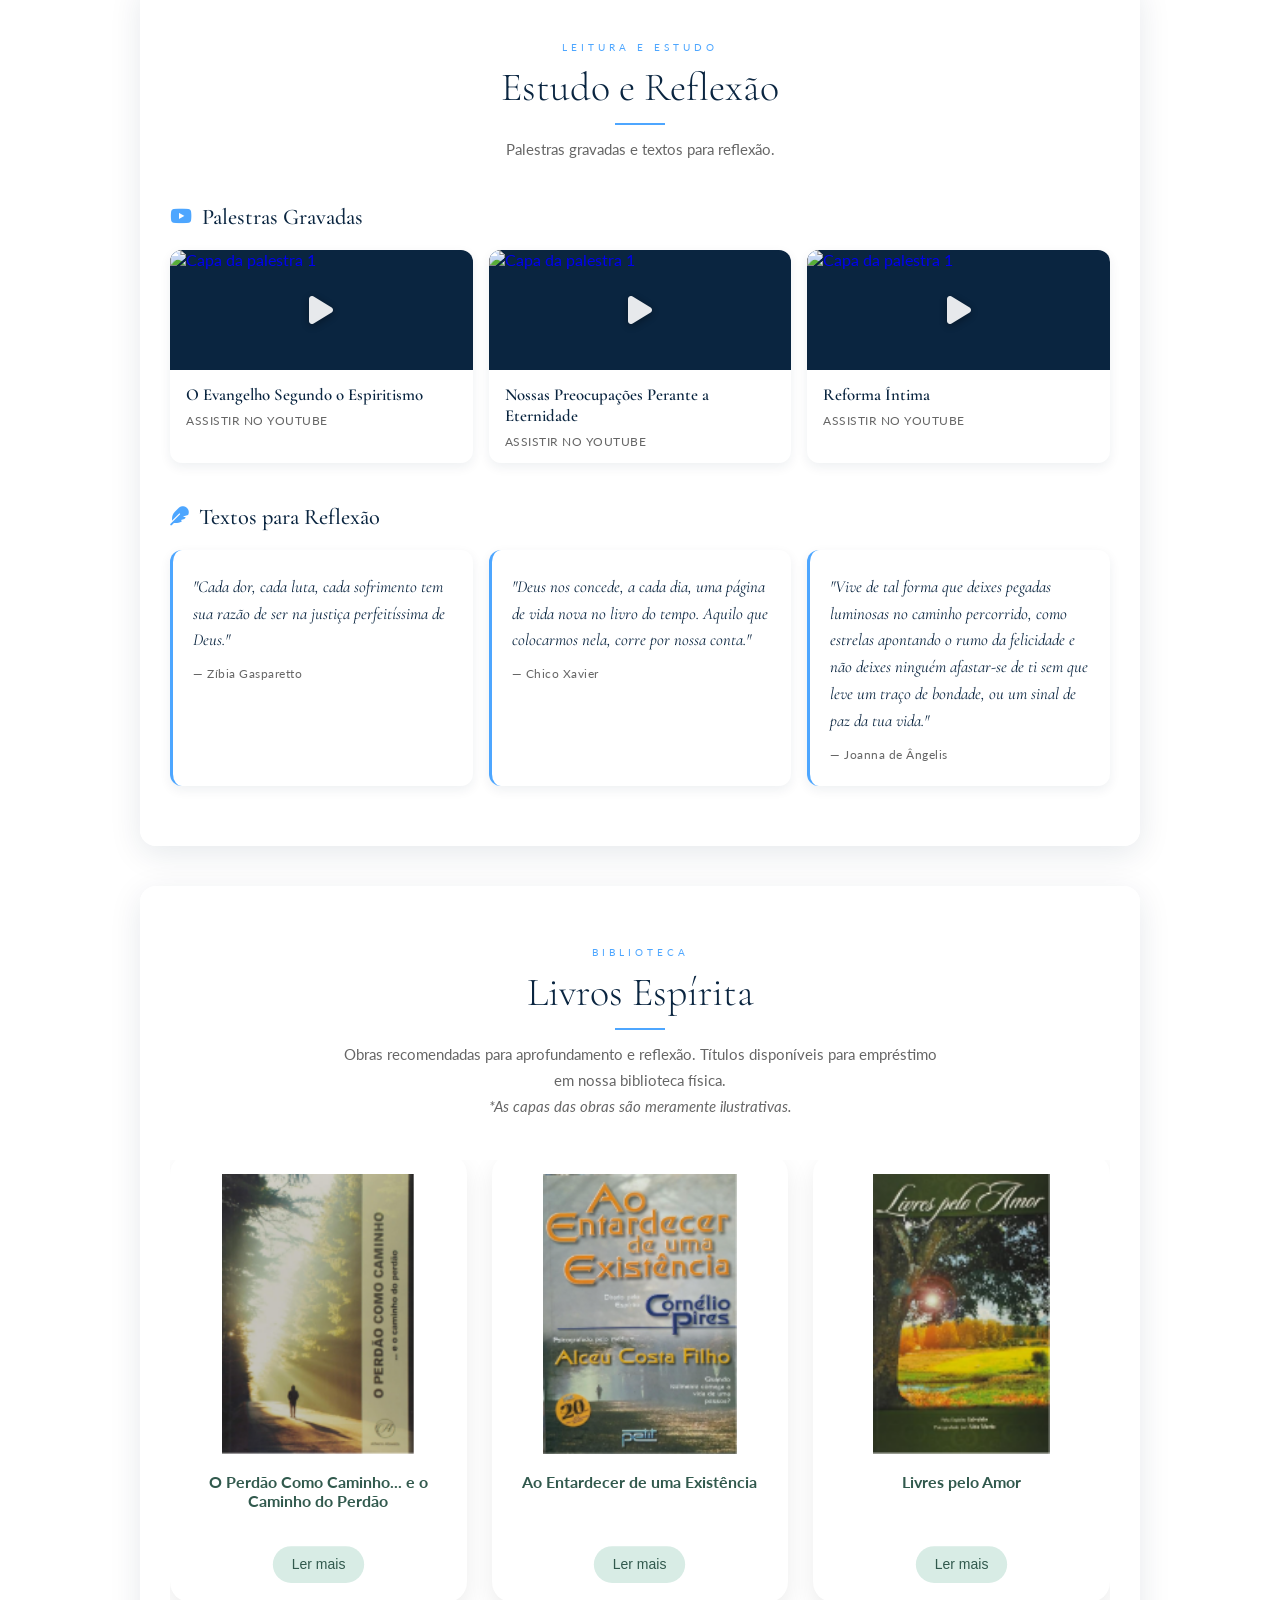
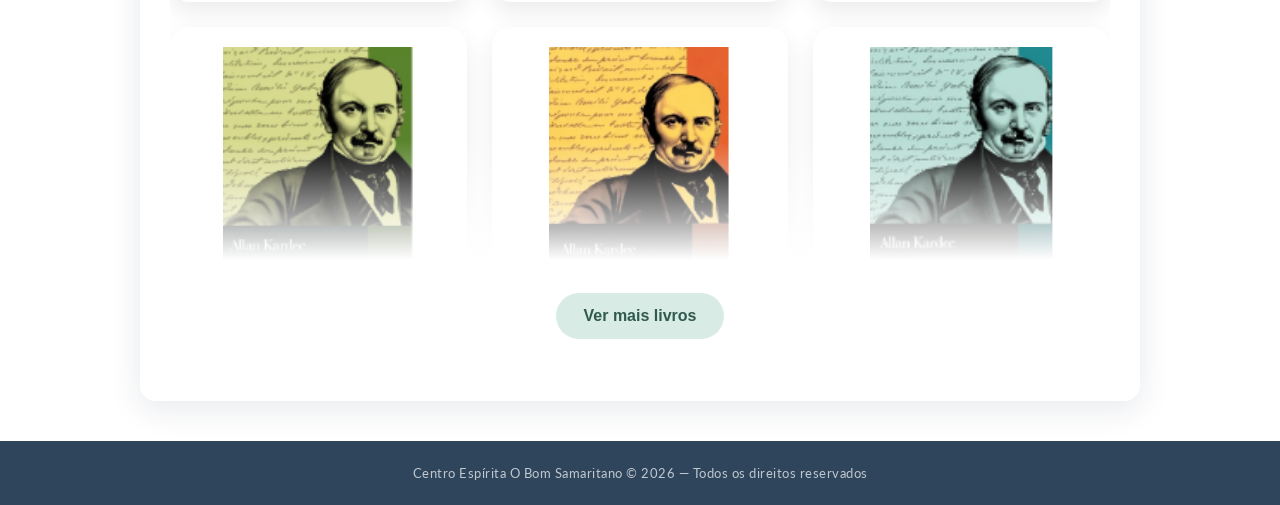
==== commit 9d7ebc3a: "Remove marcação de conflito duplicada no banner" ====
--- a/index.html
+++ b/index.html
@@ -243,11 +243,7 @@
 
       <div class="banners-wrap" id="bannersWrap">
         <div class="banners-track" id="bannersTrack">
-<<<<<<< HEAD
           <img src="/assets/bazarOutubro.jpeg" alt="Banner 1" class="banner-item">
-=======
-          <img src="/assets/bannerBazarSetembro.jpeg" alt="Banner 1" class="banner-item">
->>>>>>> 8a6781b152d225ed433651c3dcfa2d68eefdddc7
           <img src="/assets/bannerBazarAviso.jpeg" alt="Banner 2" class="banner-item">
           <img src="/assets/bannerAlimentos.jpeg" alt="Banner 3" class="banner-item">
           <img src="/assets/bannerContribuicao.jpeg" alt="Banner 4" class="banner-item">
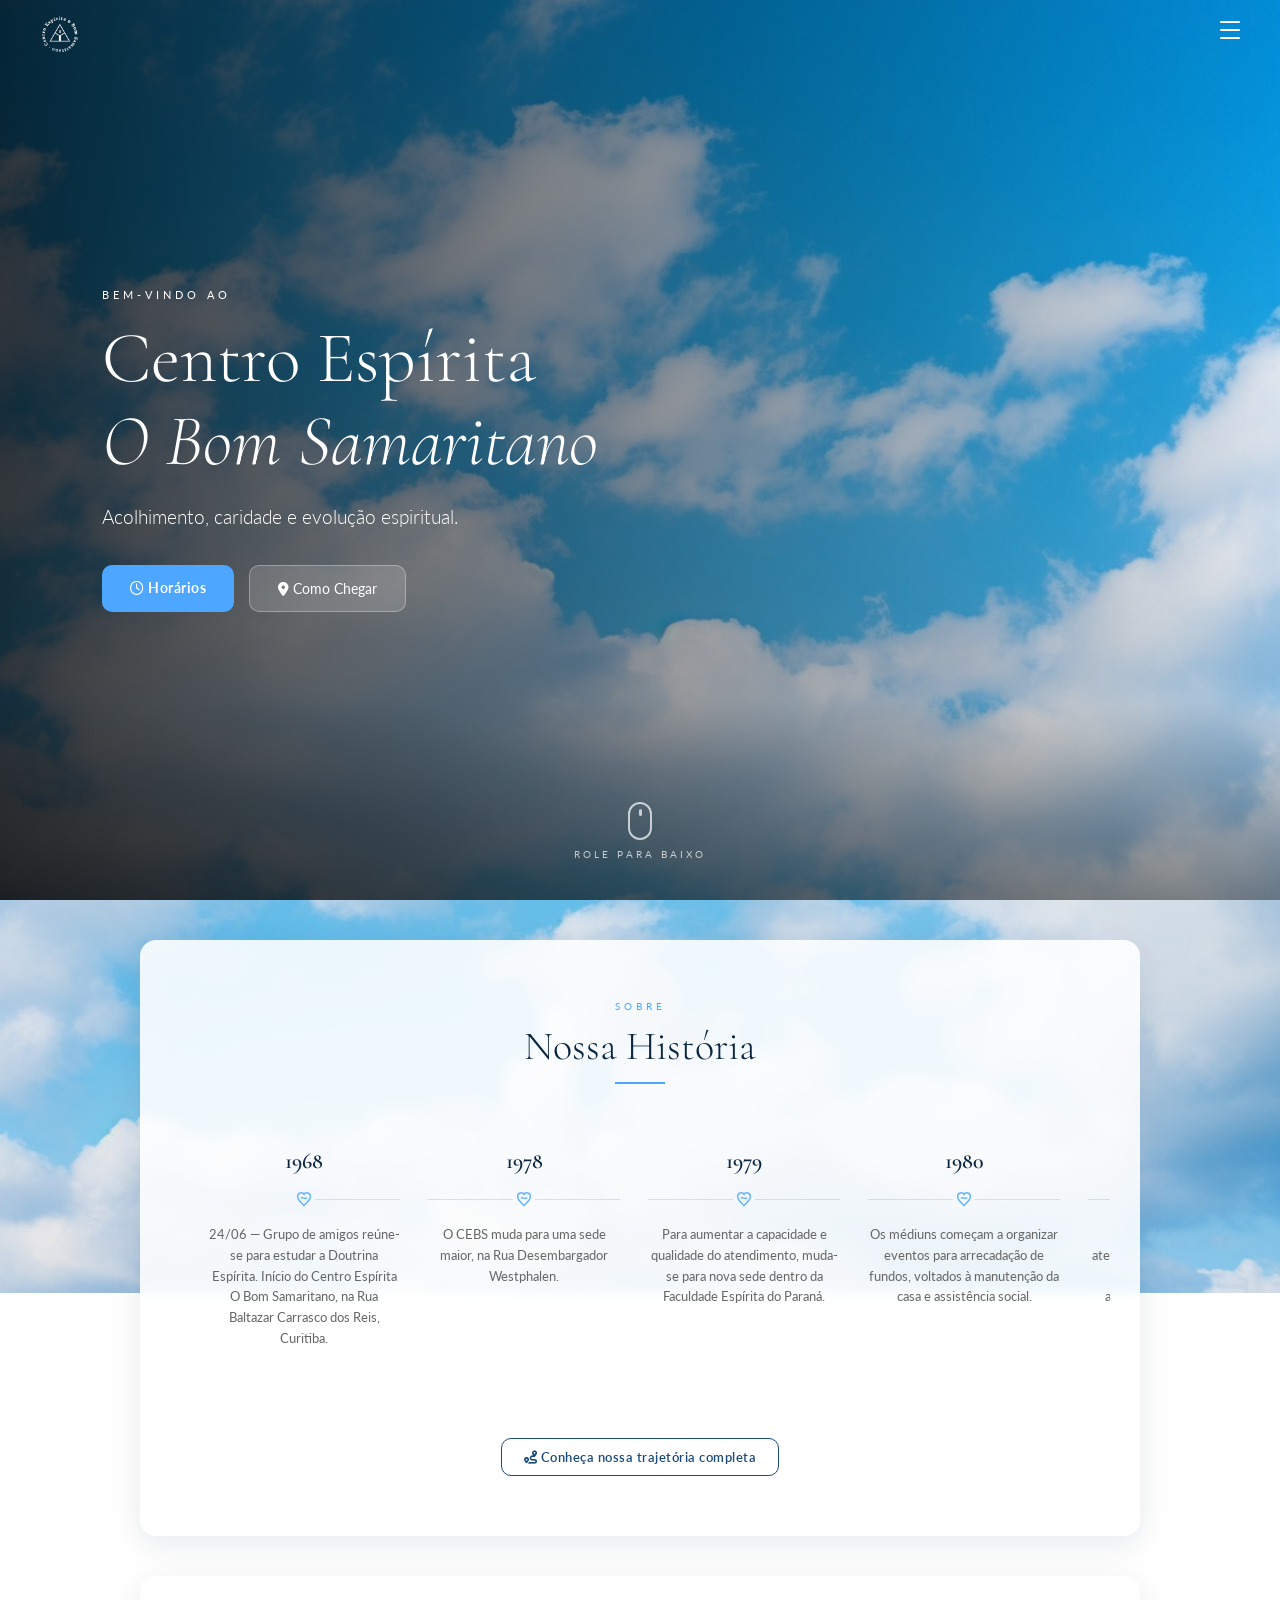
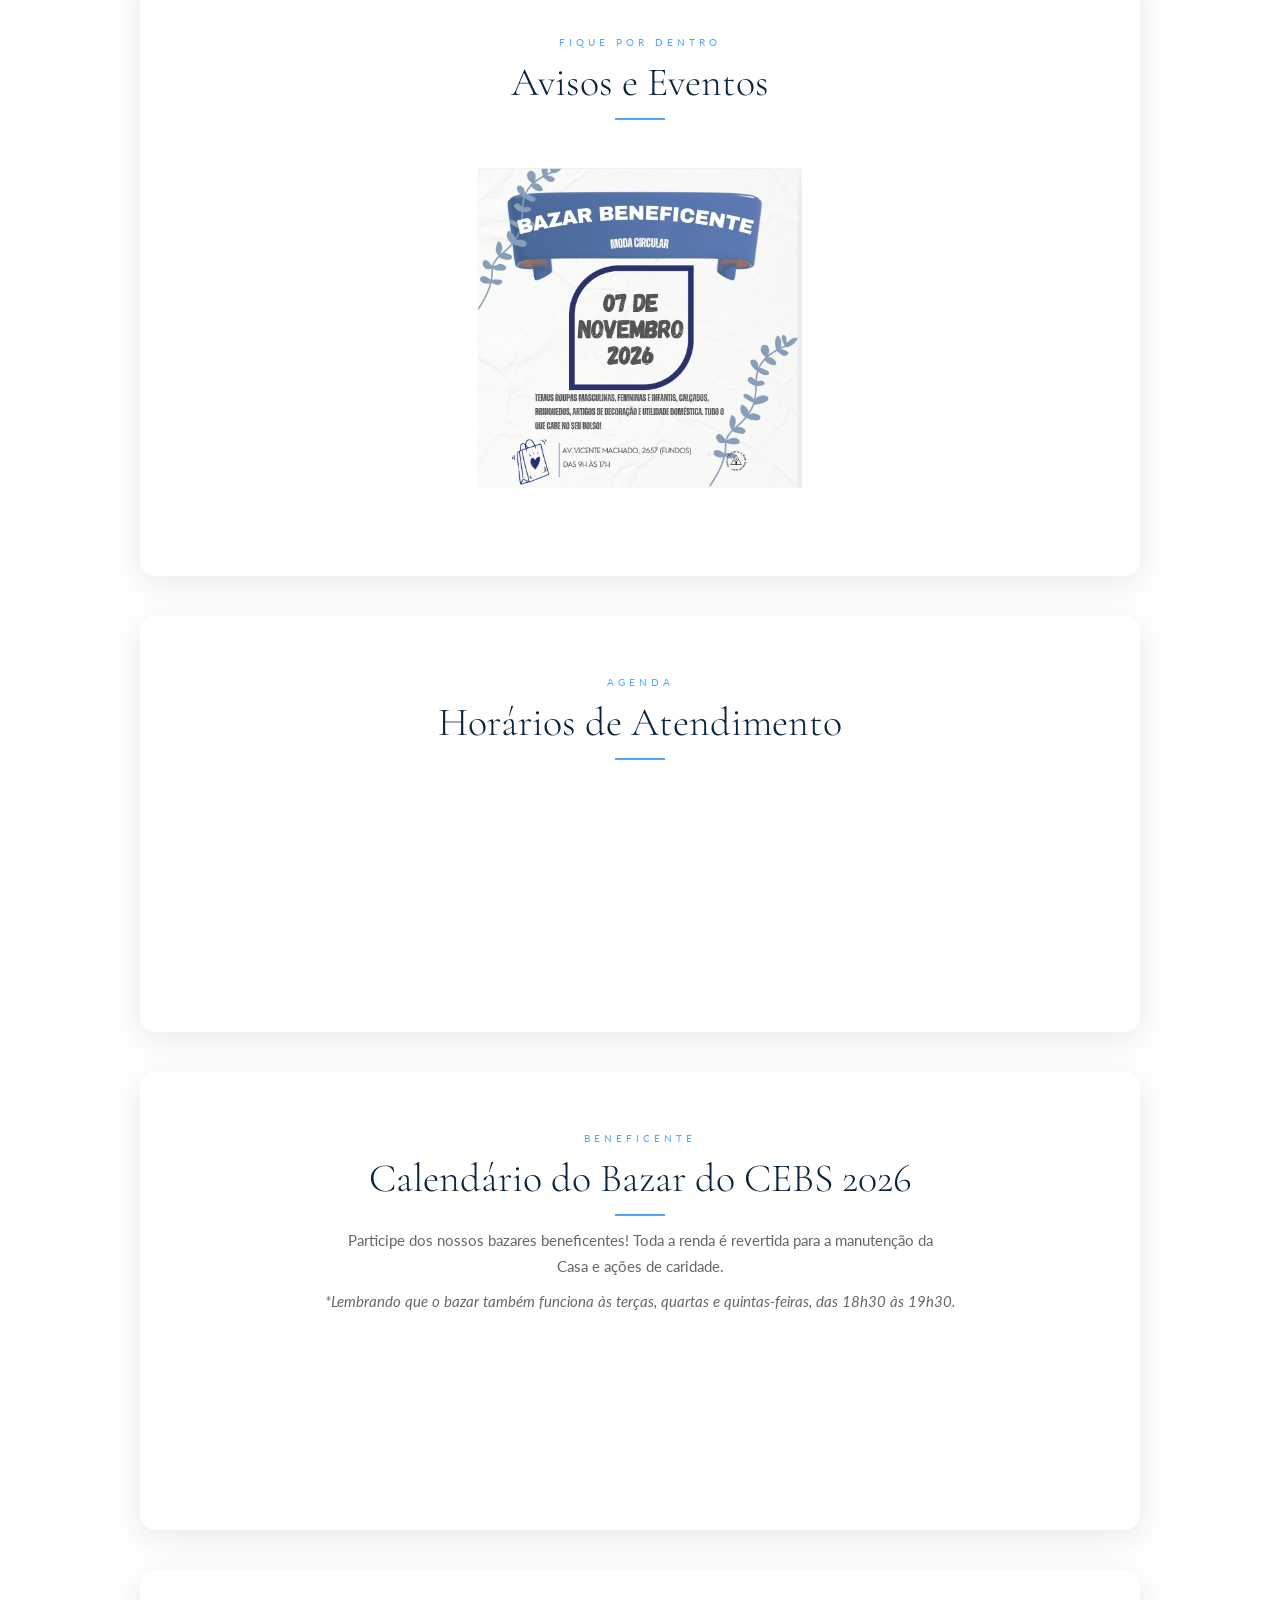
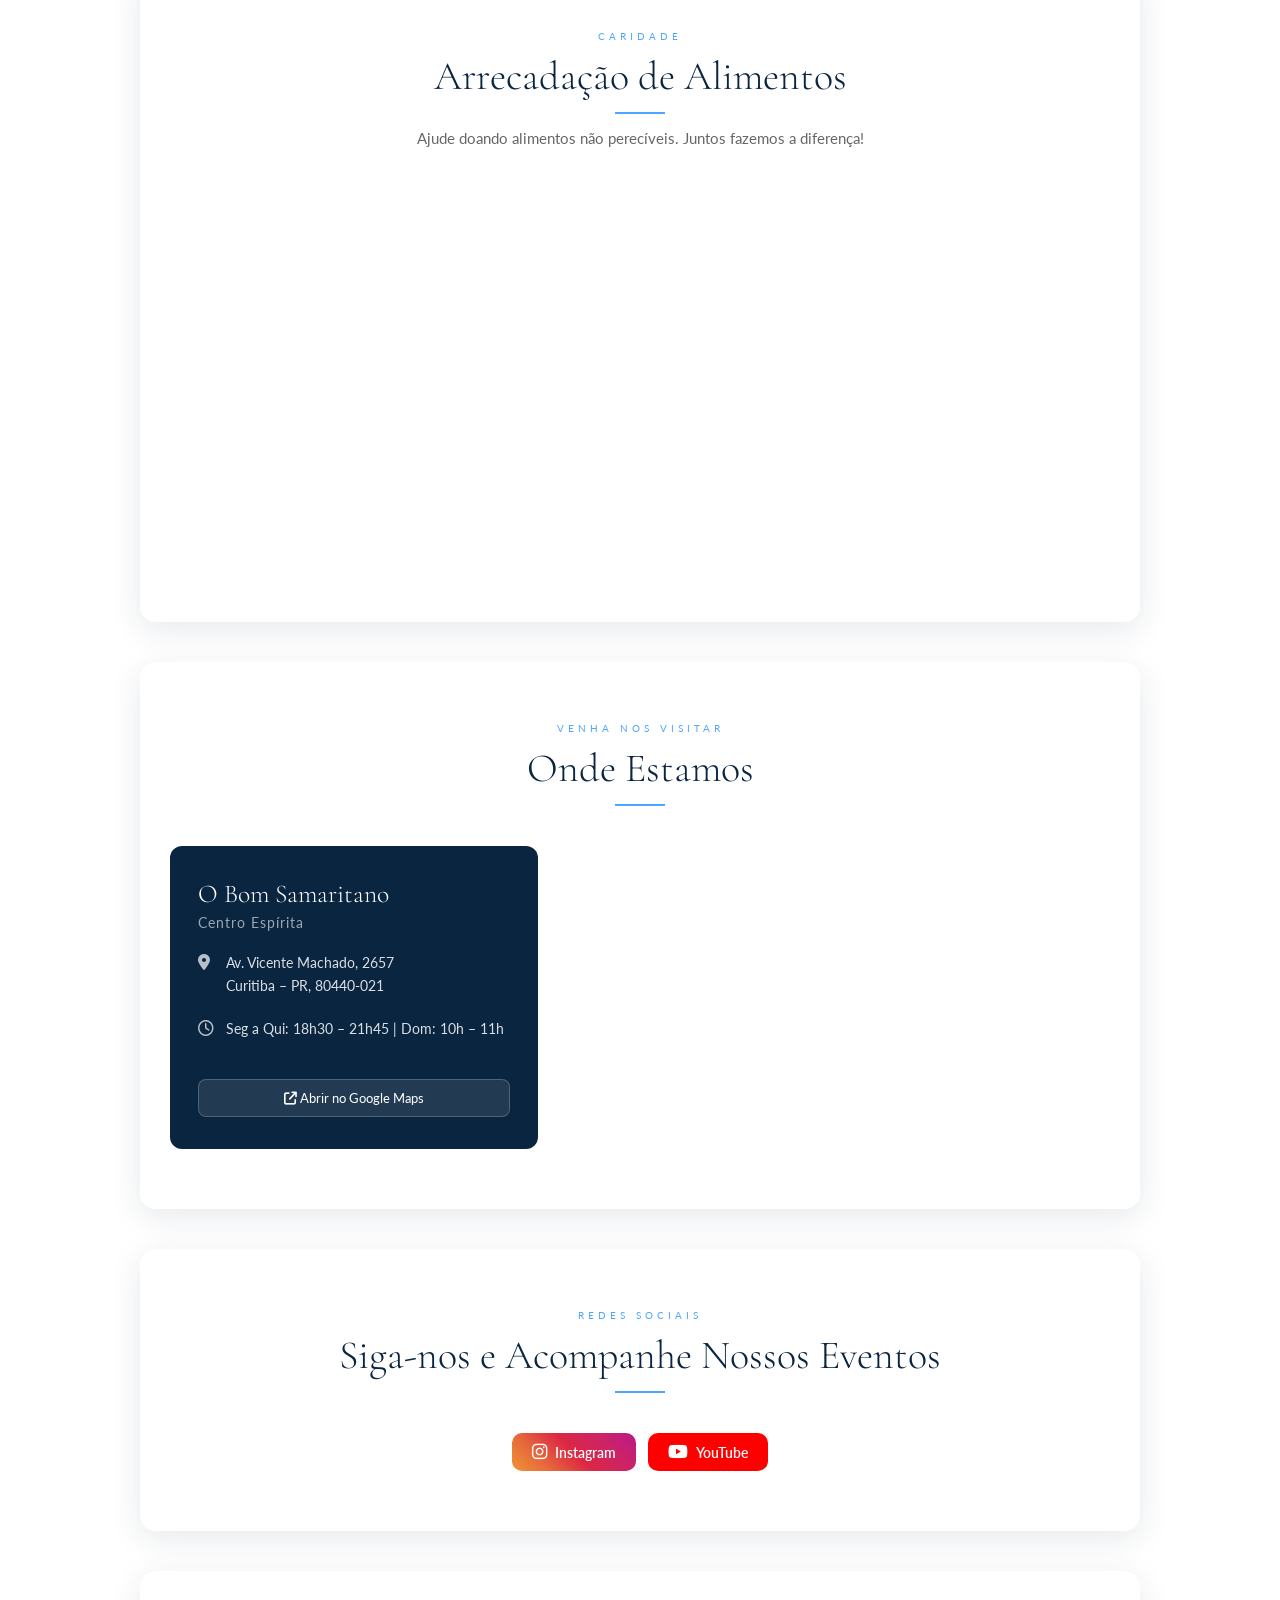
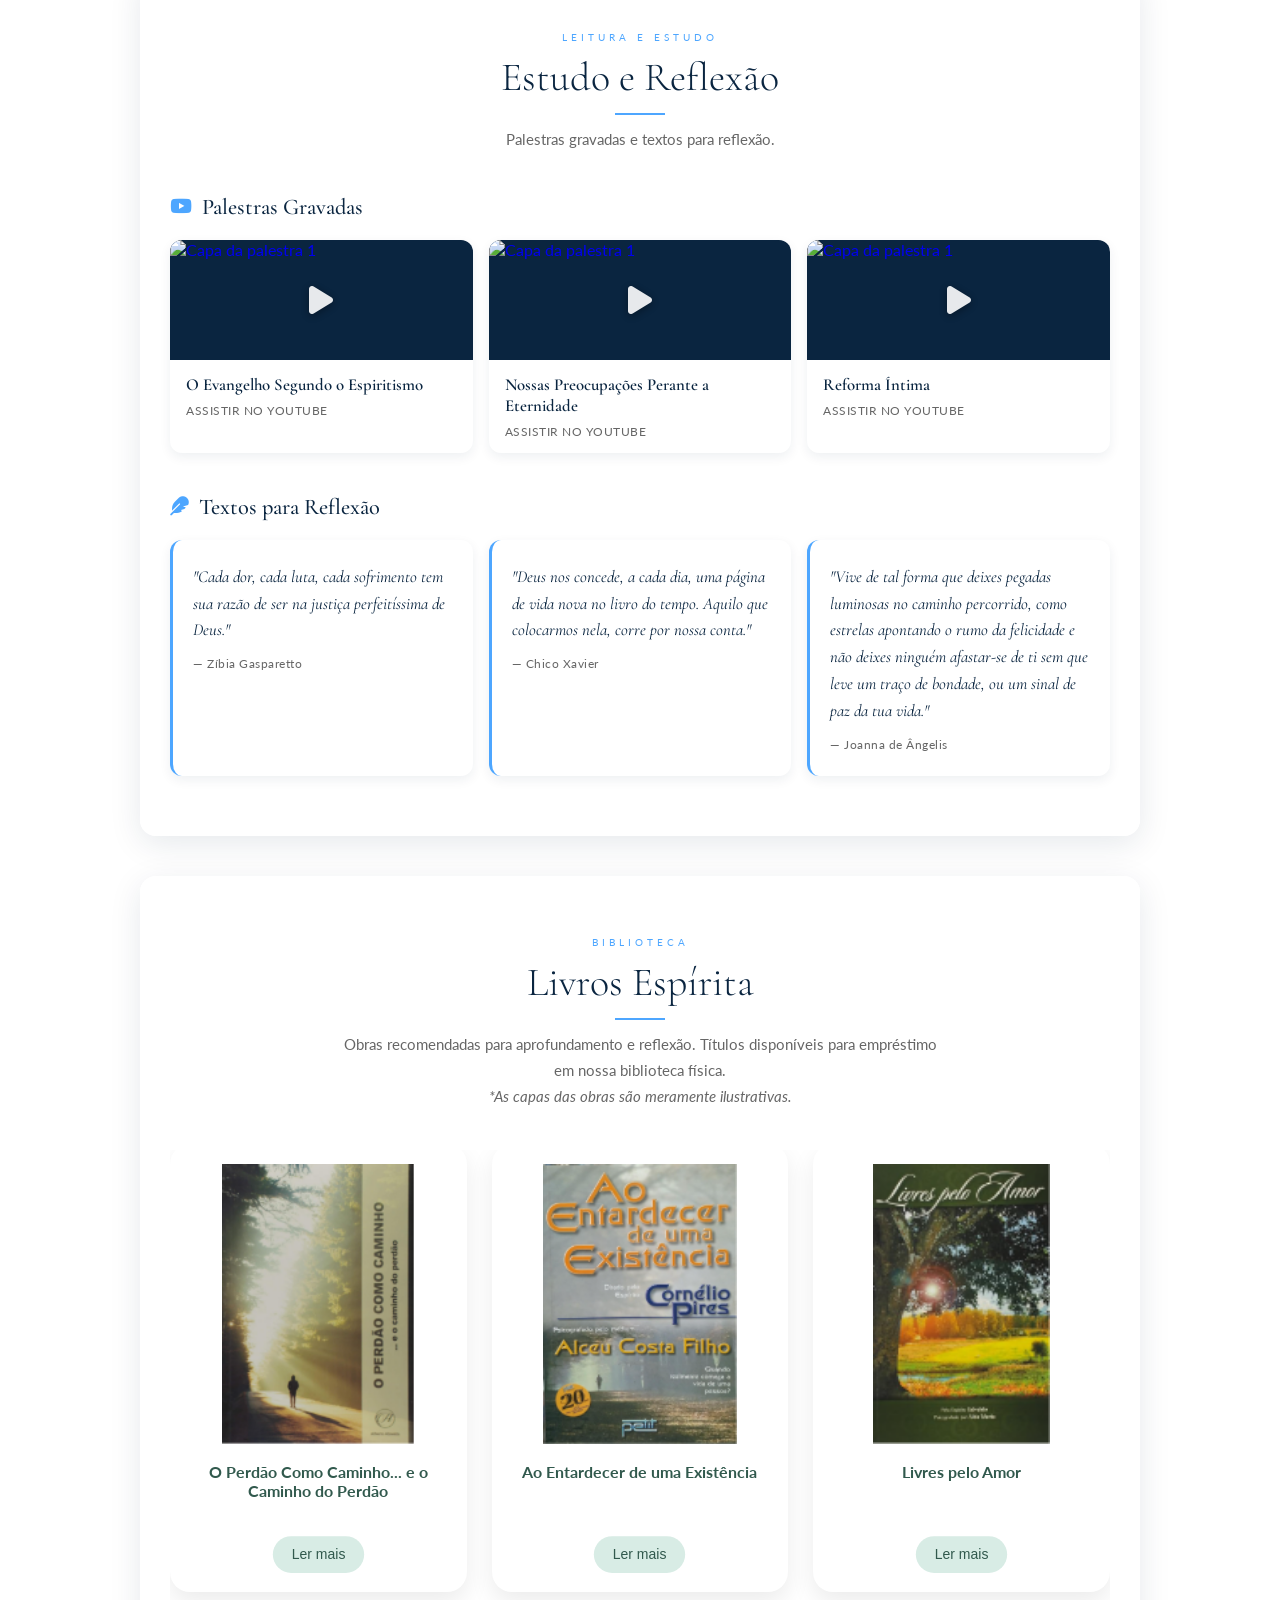
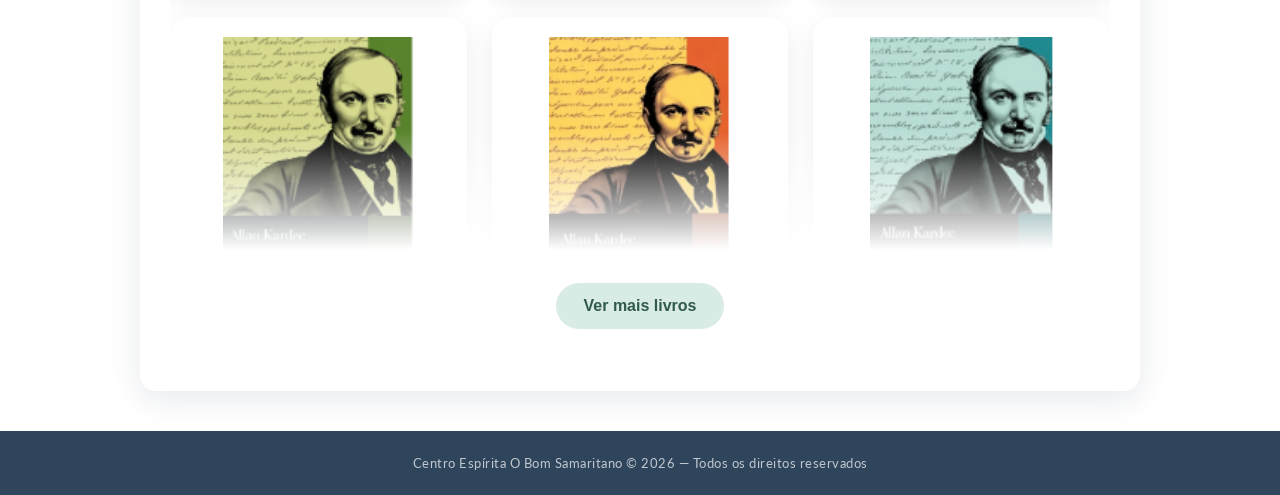
==== commit d82f9627: "Atualização Banners" ====
--- a/index.html
+++ b/index.html
@@ -243,7 +243,7 @@
 
       <div class="banners-wrap" id="bannersWrap">
         <div class="banners-track" id="bannersTrack">
-          <img src="/assets/bazarOutubro.jpeg" alt="Banner 1" class="banner-item">
+          <img src="/assets/bannerBazarNovembro.jpeg" alt="Banner 1" class="banner-item">
           <img src="/assets/bannerBazarAviso.jpeg" alt="Banner 2" class="banner-item">
           <img src="/assets/bannerAlimentos.jpeg" alt="Banner 3" class="banner-item">
           <img src="/assets/bannerContribuicao.jpeg" alt="Banner 4" class="banner-item">
@@ -294,8 +294,6 @@
       </div>
 
       <div class="bazar-grid">
-        <div class="bazar-item"><div class="data-box"><span class="dia">05</span><span class="mes">SET</span></div><span class="bazar-info">Sábado</span></div>
-        <div class="bazar-item"><div class="data-box"><span class="dia">03</span><span class="mes">OUT</span></div><span class="bazar-info">Sábado</span></div>
         <div class="bazar-item"><div class="data-box"><span class="dia">07</span><span class="mes">NOV</span></div><span class="bazar-info">Sábado</span></div>
         <div class="bazar-item"><div class="data-box"><span class="dia">12</span><span class="mes">DEZ</span></div><span class="bazar-info">Sábado</span></div>
       </div>
@@ -684,7 +682,7 @@
     <p>Centro Espírita O Bom Samaritano &copy; 2026 — Todos os direitos reservados</p>
   </footer>
 
-  <script src="main.js" defer></script>
+  <script type="module" src="js/conteudo.js"></script>
 
   <div id="modalLivro" class="modal-livro">
 
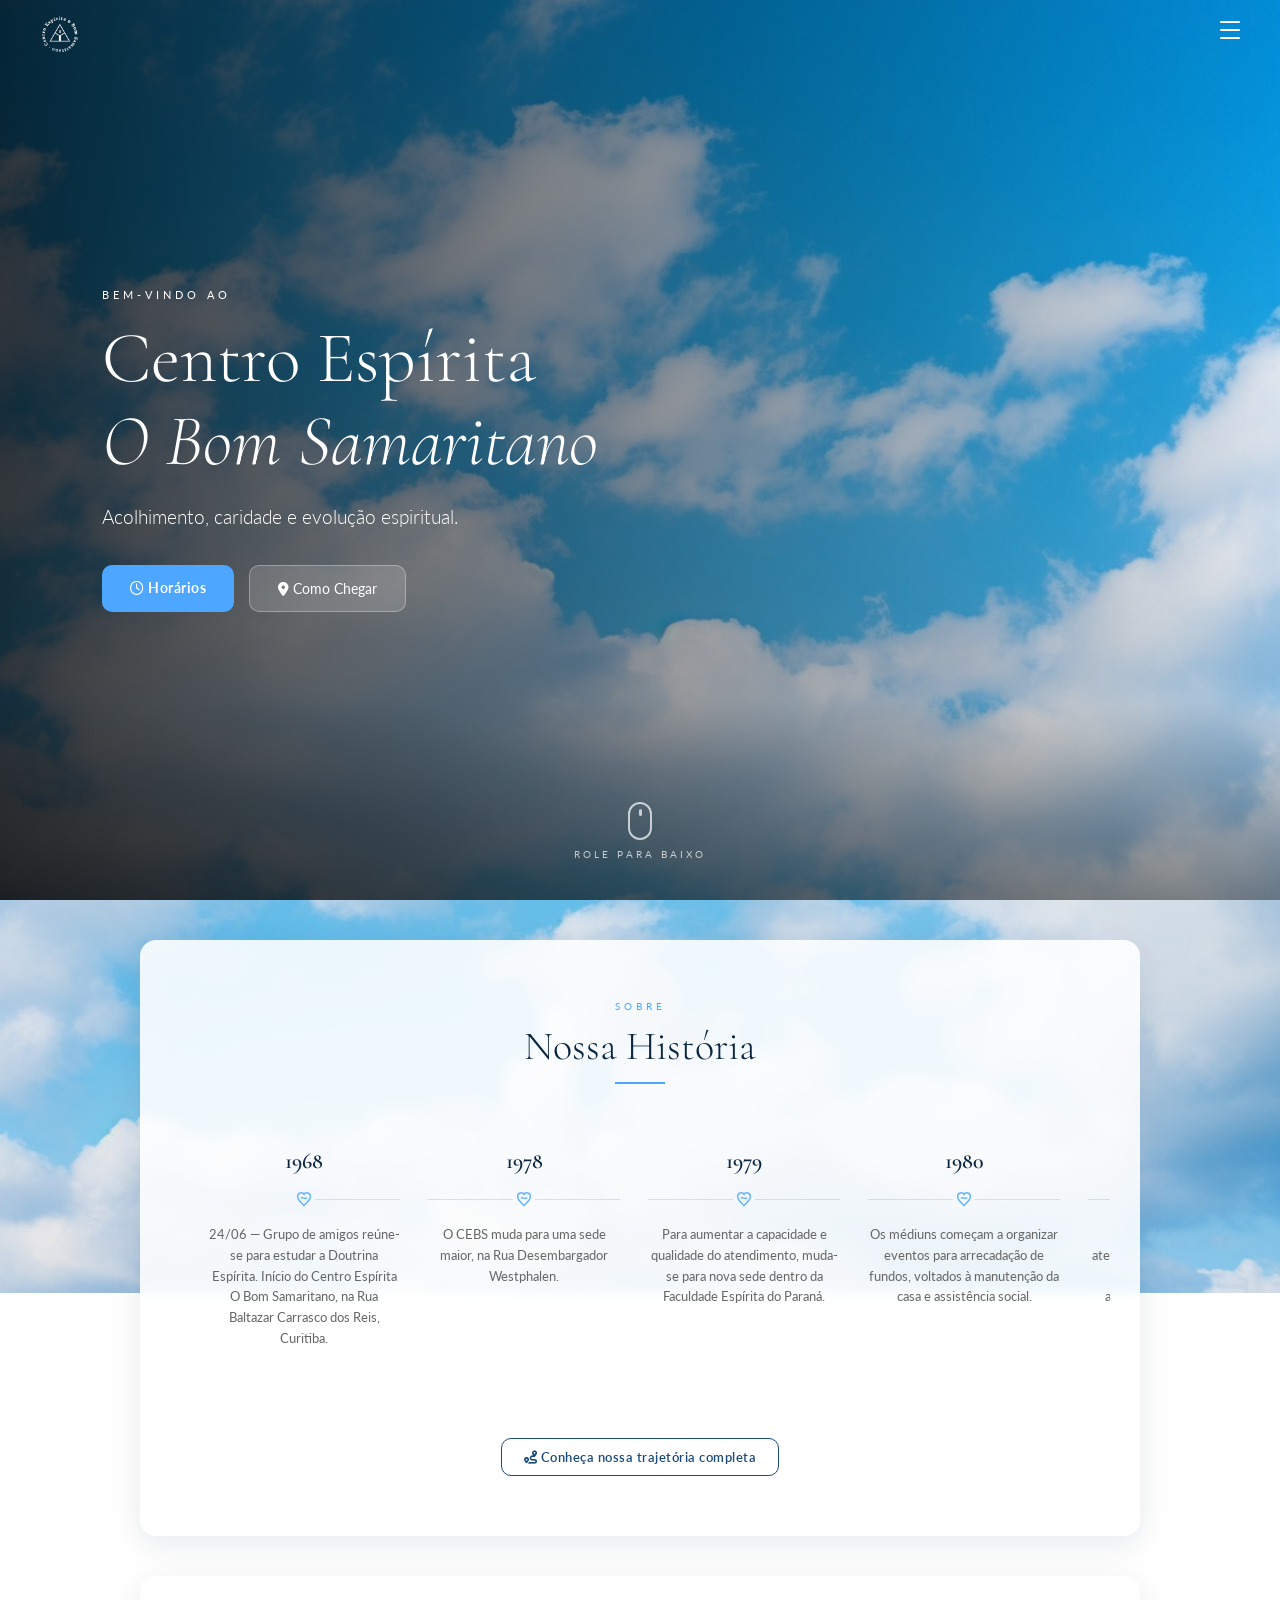
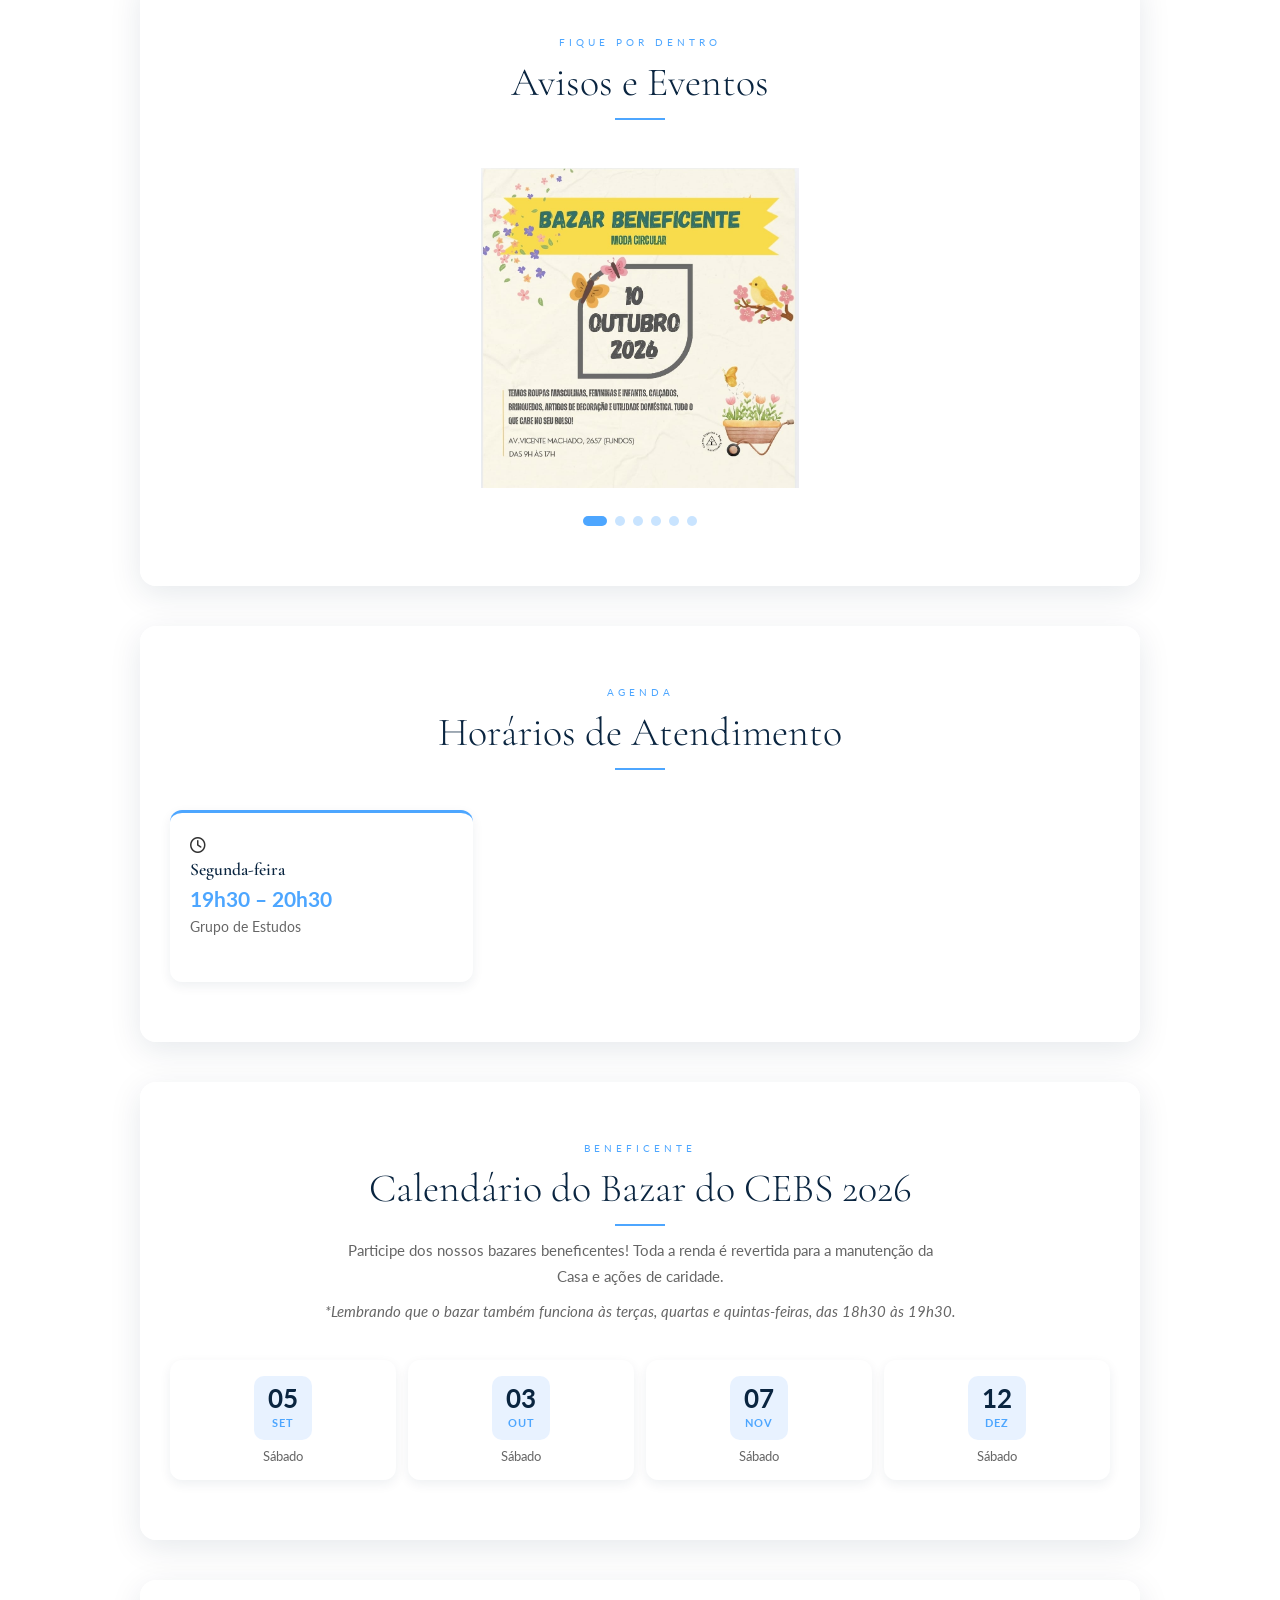
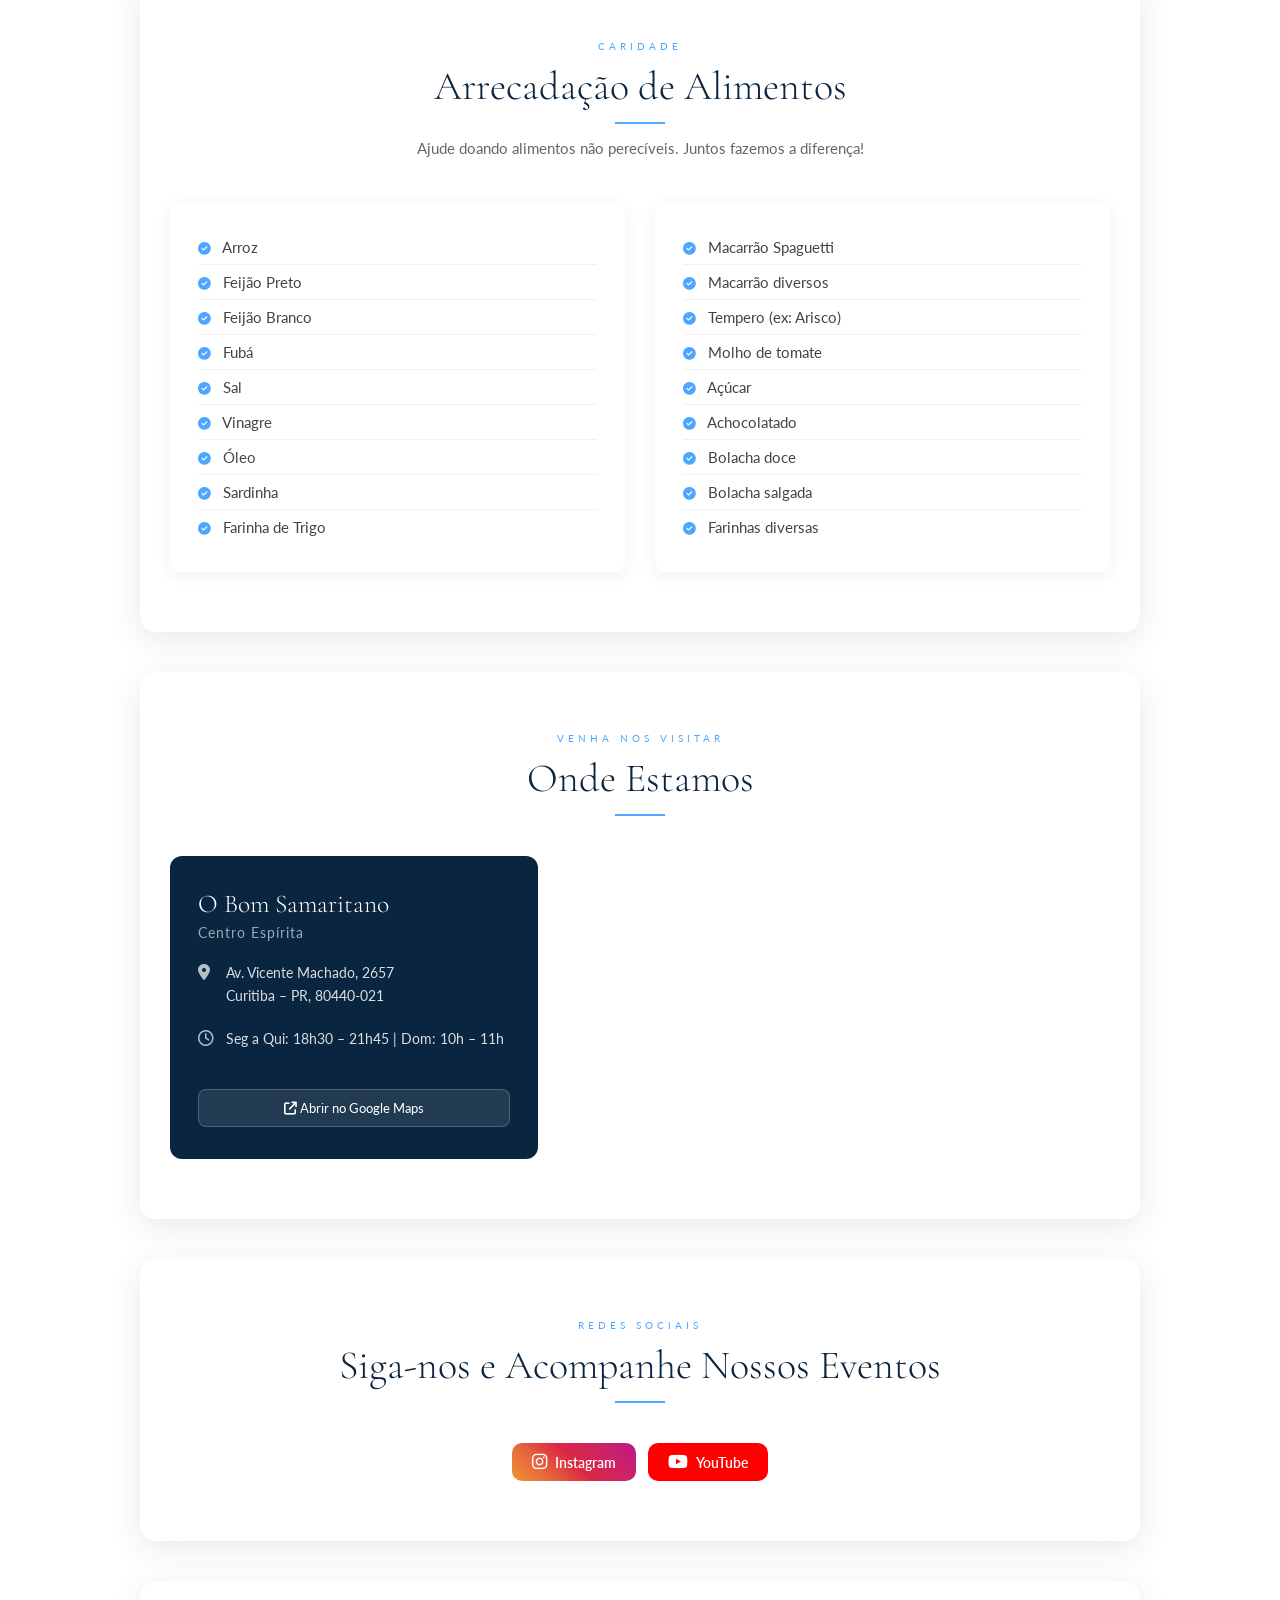
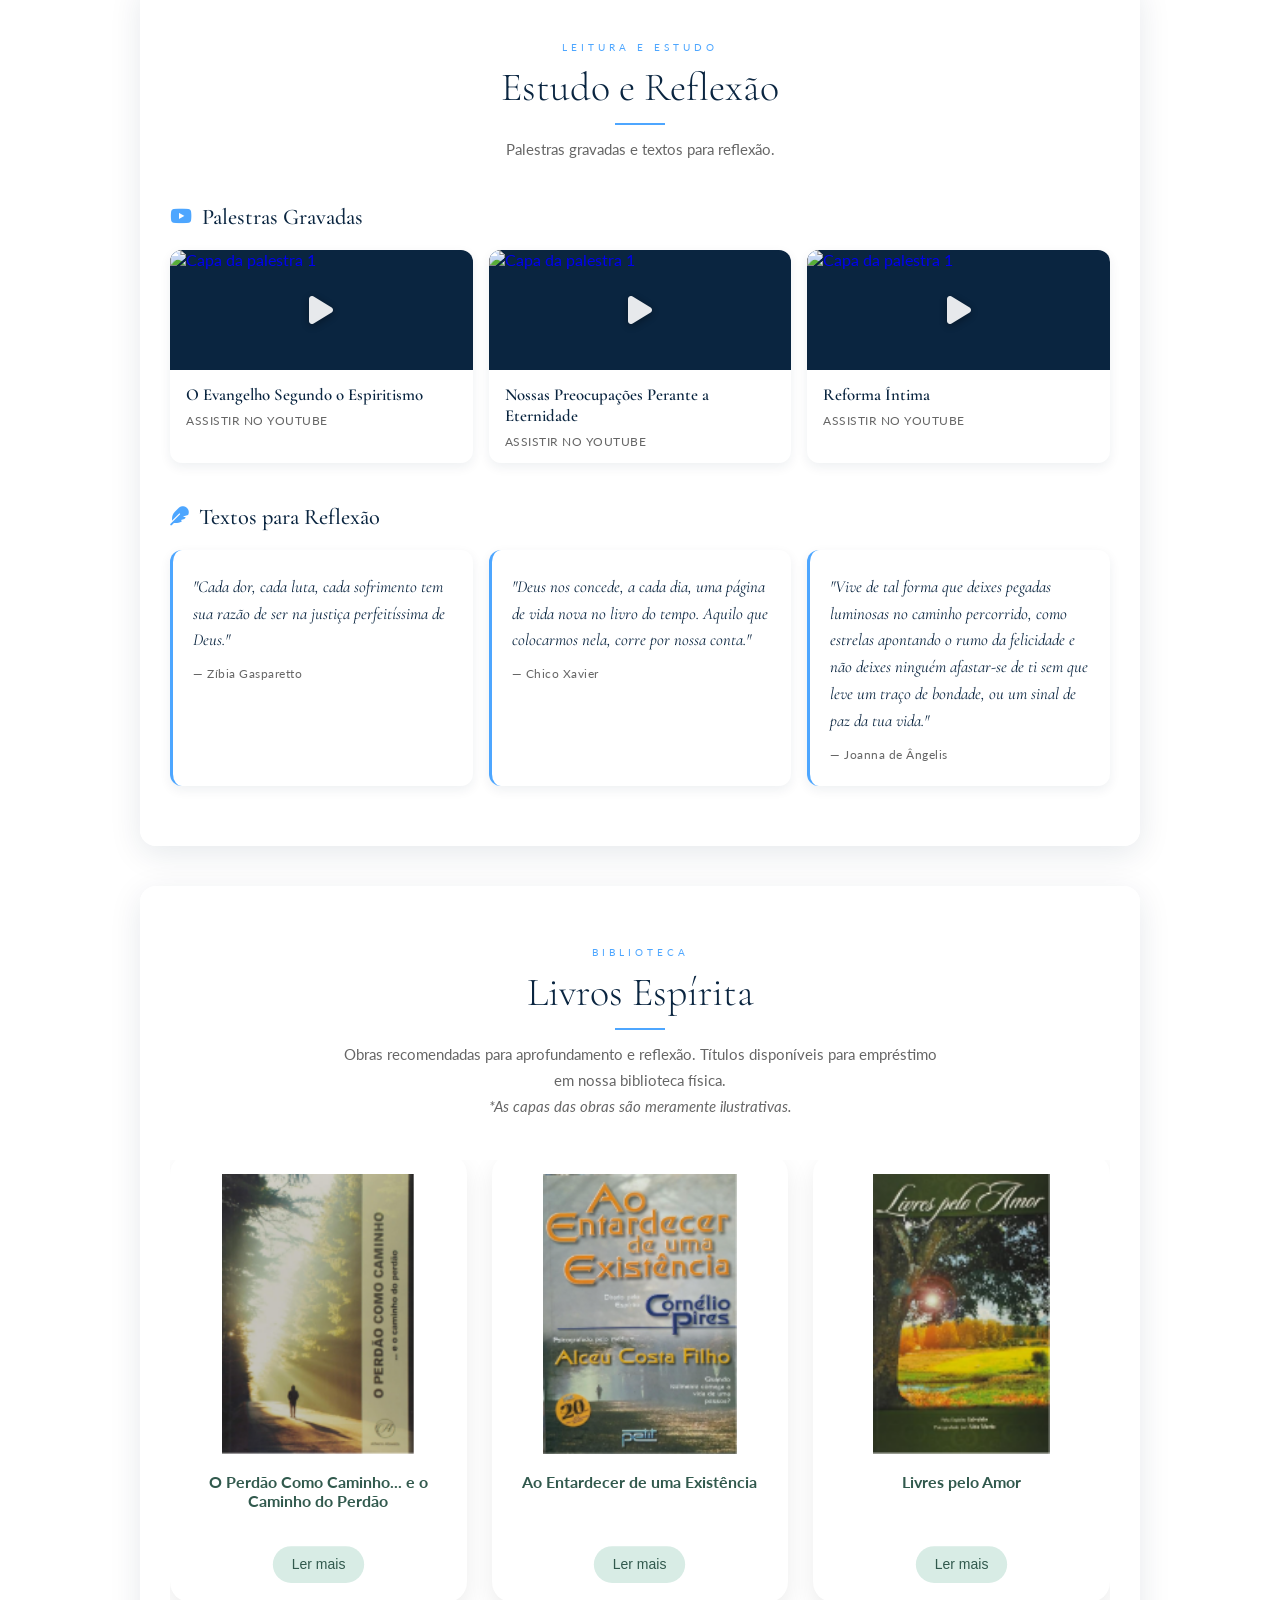
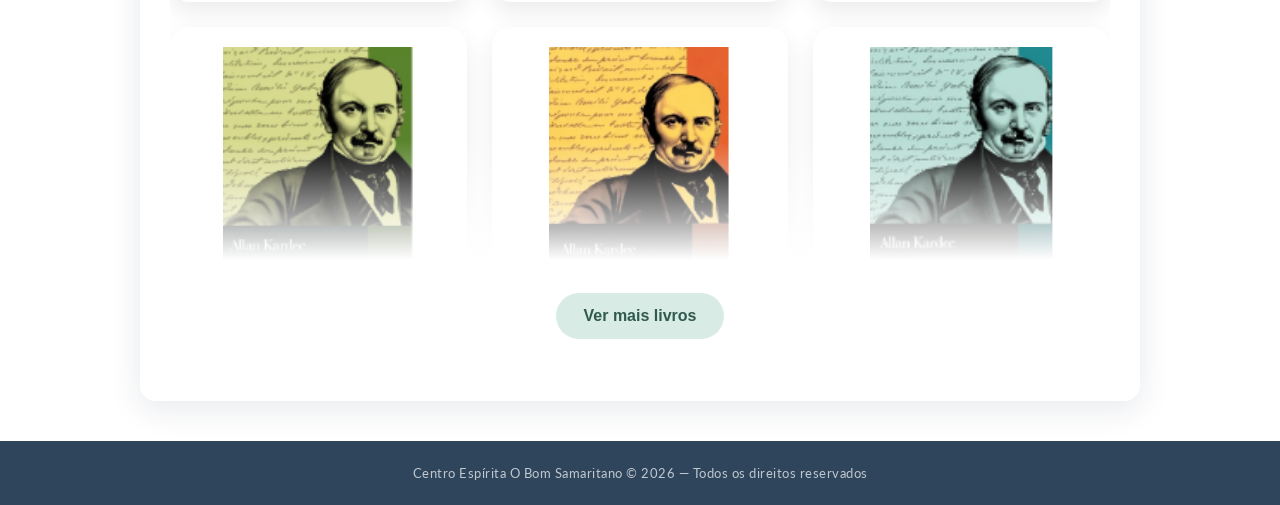
==== commit 79c9ff7d: "Volta o site para a versão anterior (9d7ebc3)" ====
--- a/index.html
+++ b/index.html
@@ -243,7 +243,7 @@
 
       <div class="banners-wrap" id="bannersWrap">
         <div class="banners-track" id="bannersTrack">
-          <img src="/assets/bannerBazarNovembro.jpeg" alt="Banner 1" class="banner-item">
+          <img src="/assets/bazarOutubro.jpeg" alt="Banner 1" class="banner-item">
           <img src="/assets/bannerBazarAviso.jpeg" alt="Banner 2" class="banner-item">
           <img src="/assets/bannerAlimentos.jpeg" alt="Banner 3" class="banner-item">
           <img src="/assets/bannerContribuicao.jpeg" alt="Banner 4" class="banner-item">
@@ -294,6 +294,8 @@
       </div>
 
       <div class="bazar-grid">
+        <div class="bazar-item"><div class="data-box"><span class="dia">05</span><span class="mes">SET</span></div><span class="bazar-info">Sábado</span></div>
+        <div class="bazar-item"><div class="data-box"><span class="dia">03</span><span class="mes">OUT</span></div><span class="bazar-info">Sábado</span></div>
         <div class="bazar-item"><div class="data-box"><span class="dia">07</span><span class="mes">NOV</span></div><span class="bazar-info">Sábado</span></div>
         <div class="bazar-item"><div class="data-box"><span class="dia">12</span><span class="mes">DEZ</span></div><span class="bazar-info">Sábado</span></div>
       </div>
@@ -682,7 +684,7 @@
     <p>Centro Espírita O Bom Samaritano &copy; 2026 — Todos os direitos reservados</p>
   </footer>
 
-  <script type="module" src="js/conteudo.js"></script>
+  <script src="main.js" defer></script>
 
   <div id="modalLivro" class="modal-livro">
 
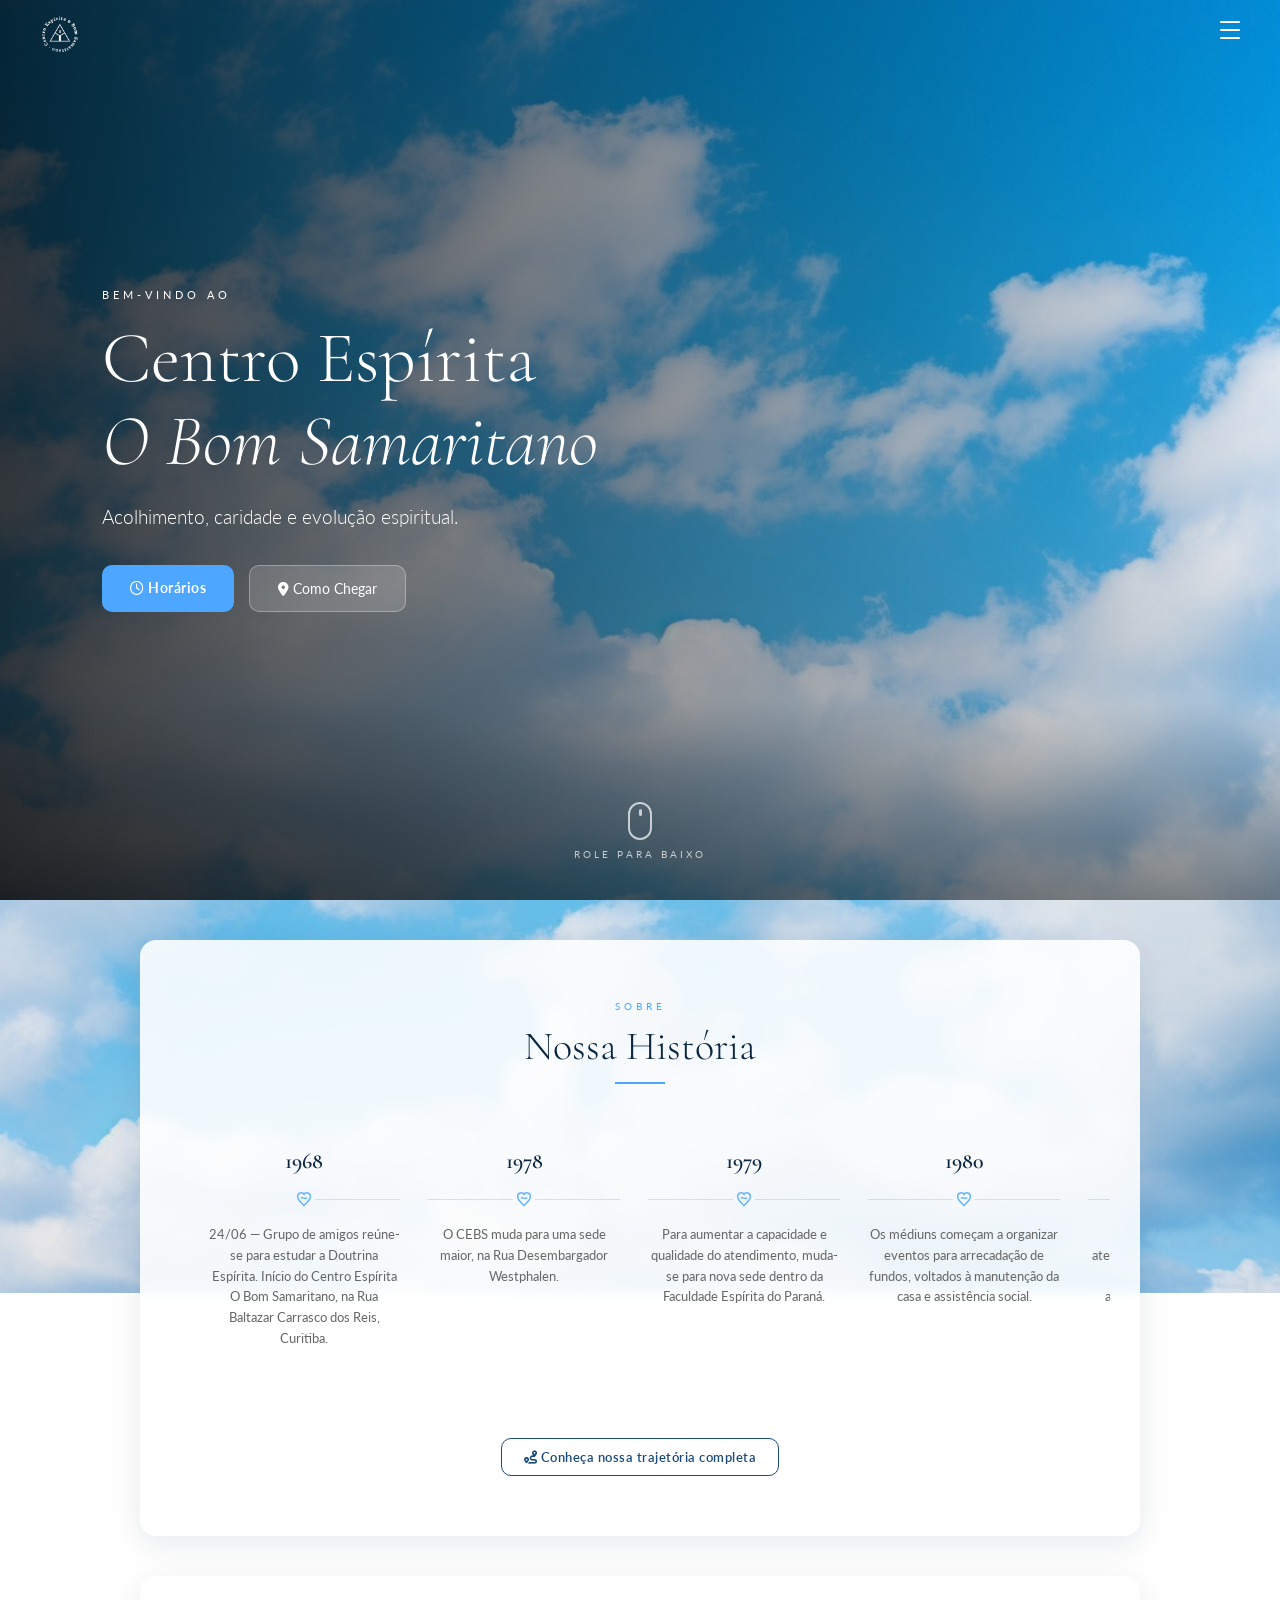
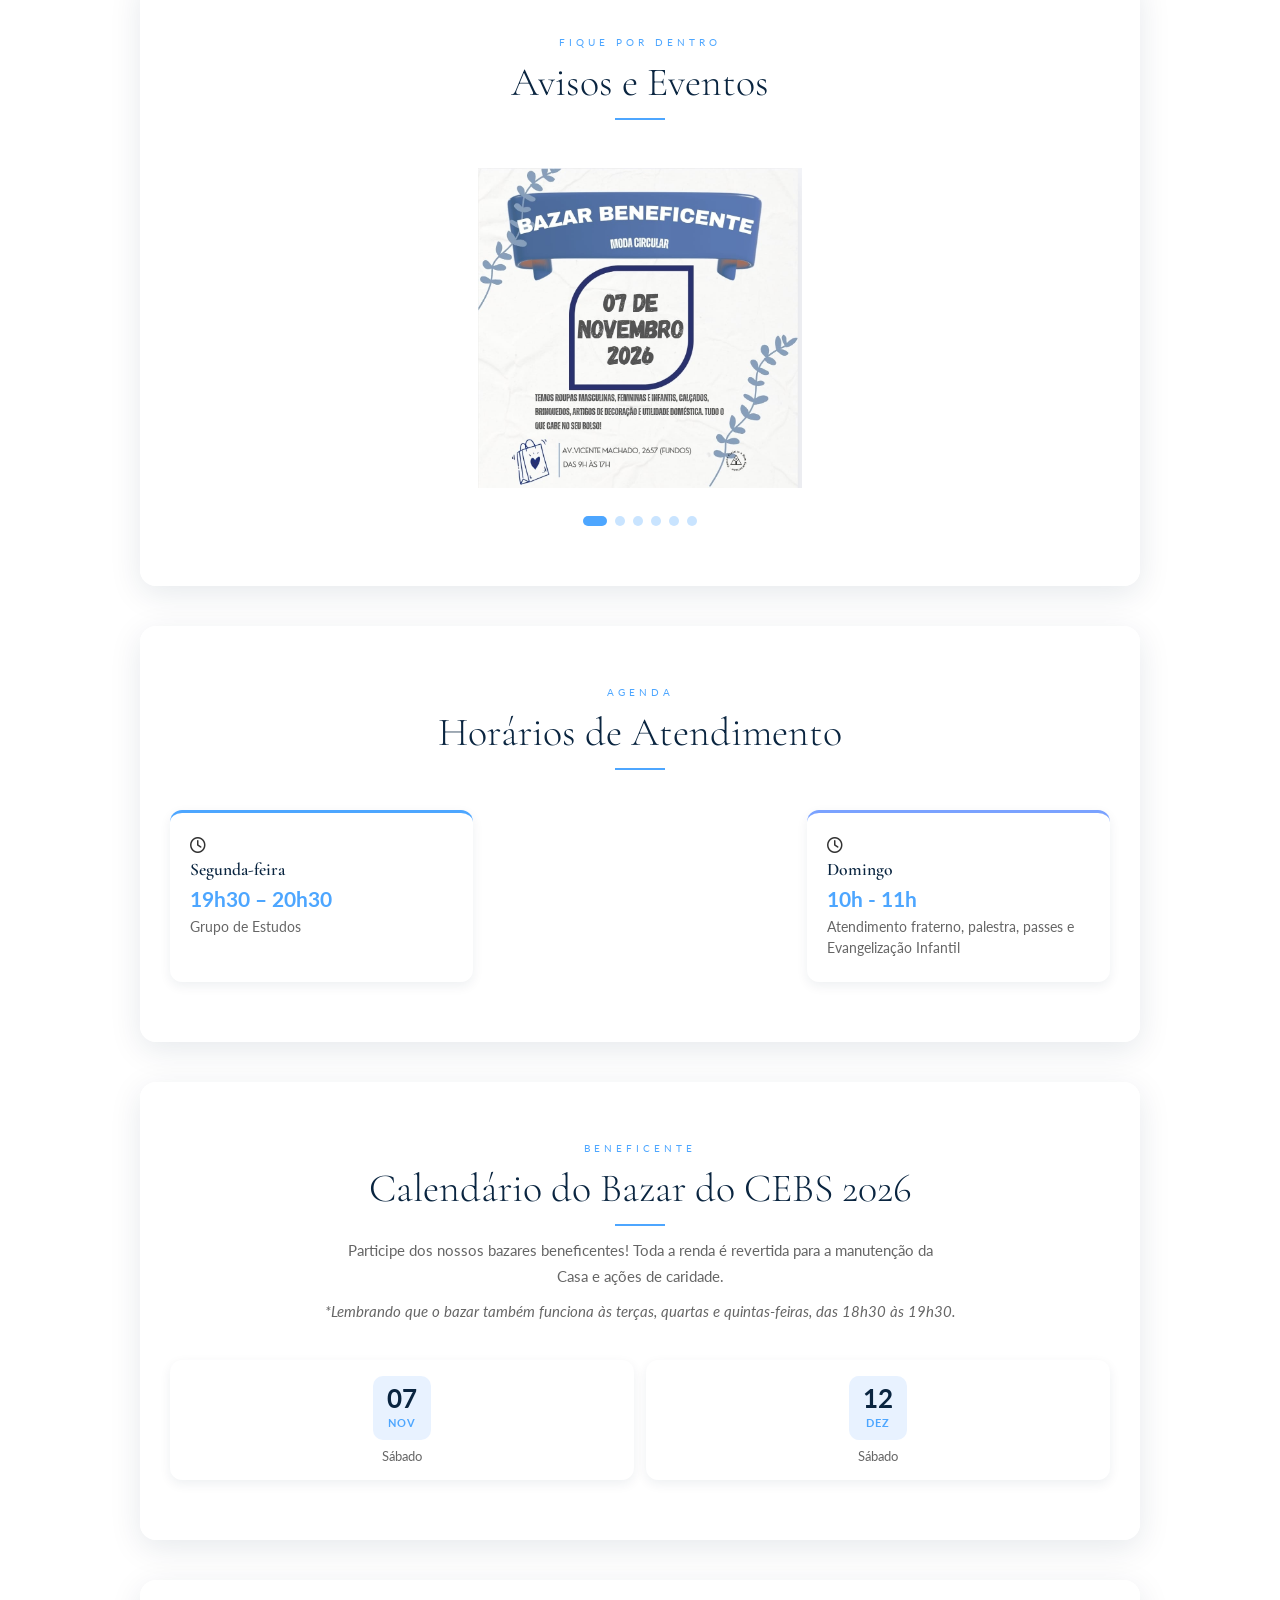
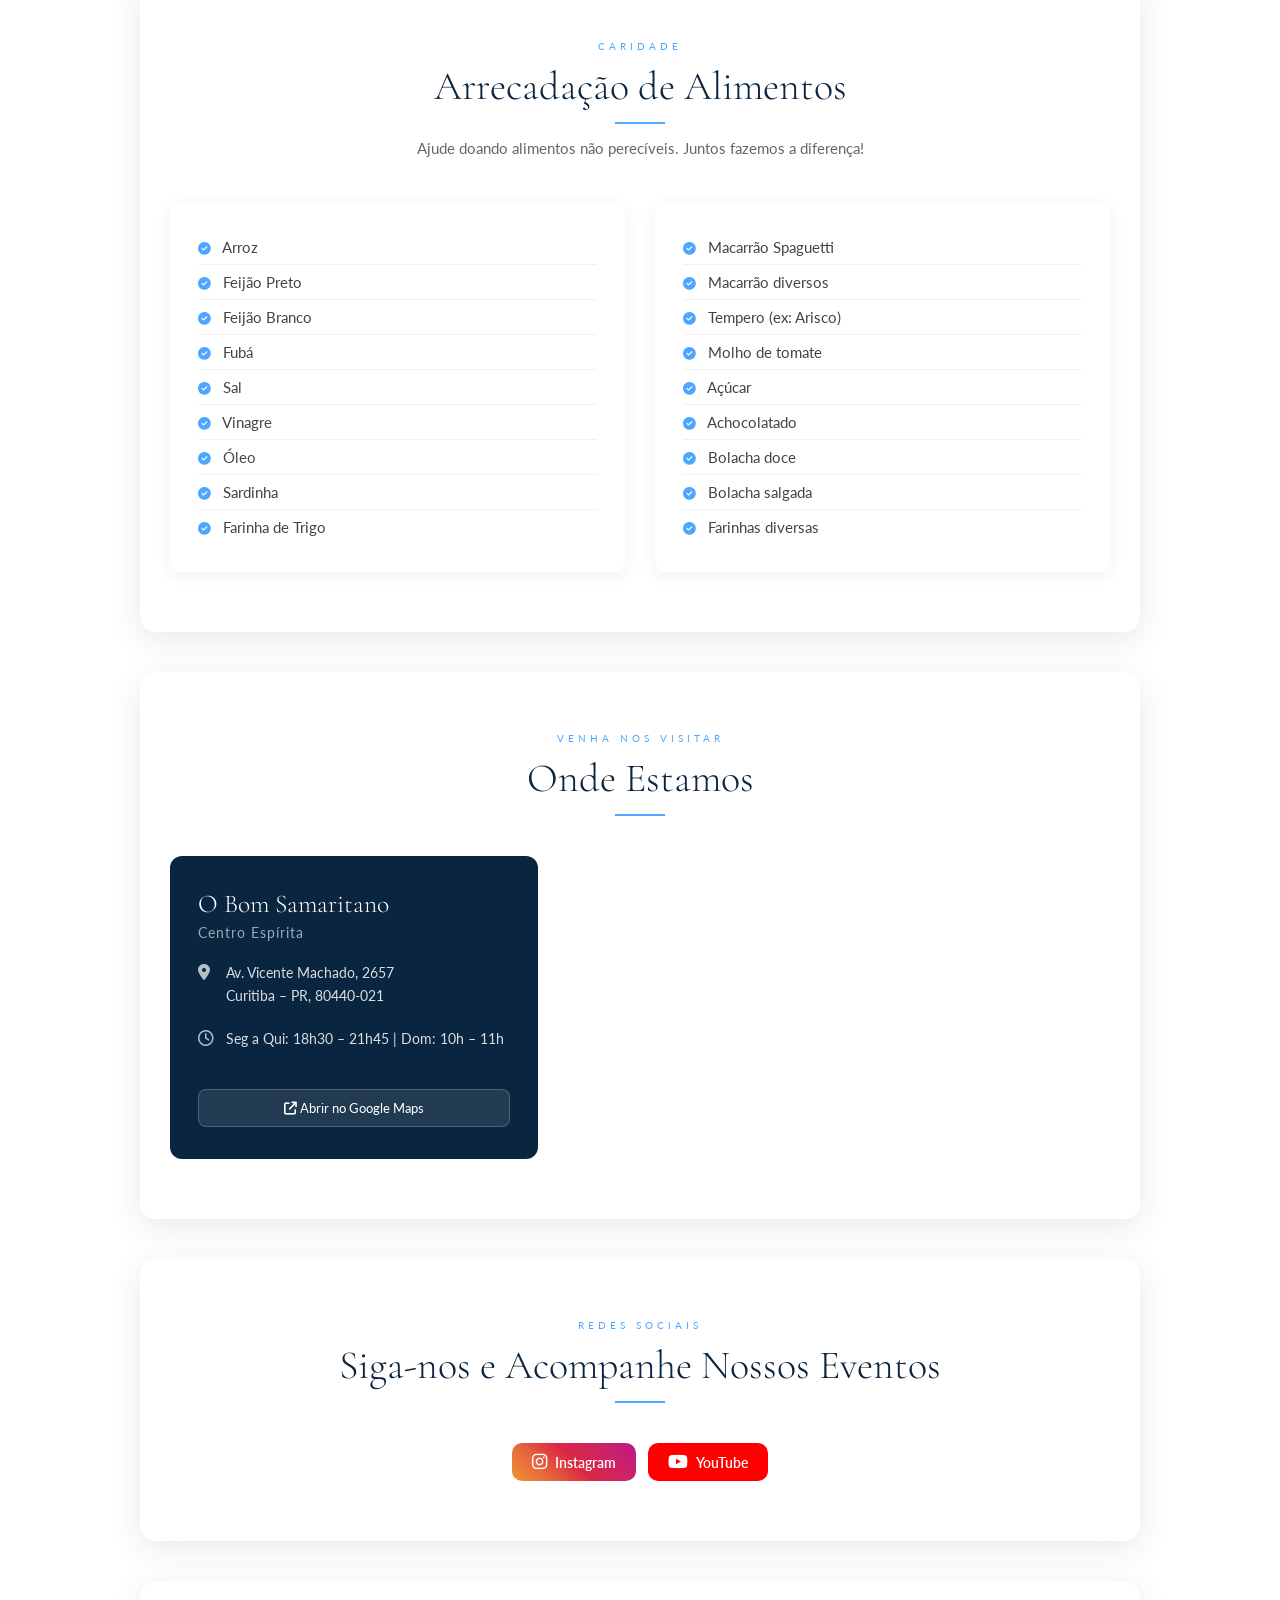
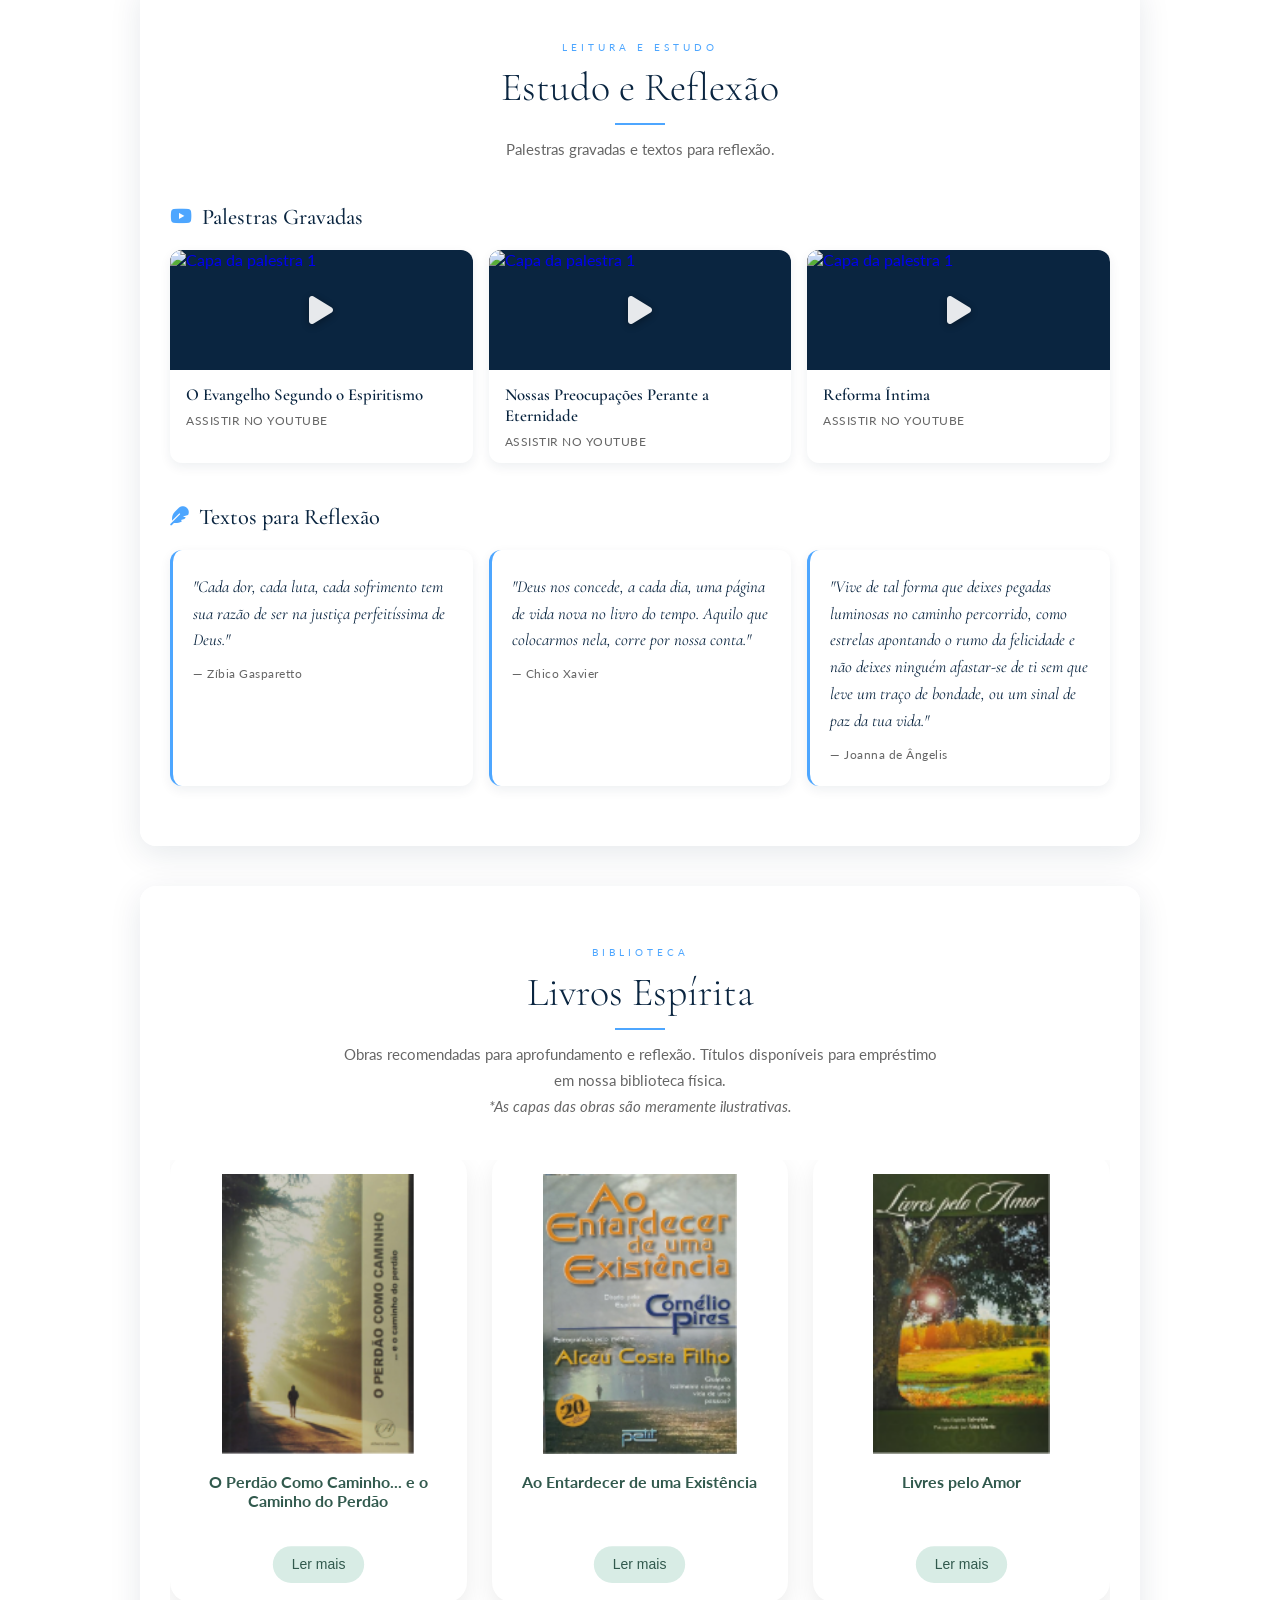
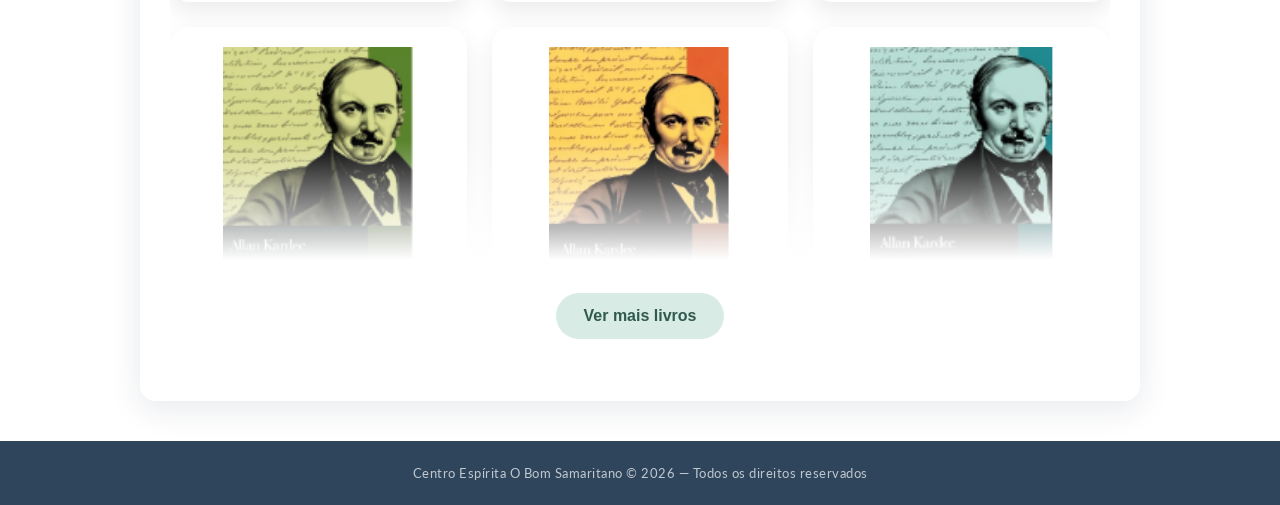
==== commit 6b1d2538: "Atualiza o site" ====
--- a/index.html
+++ b/index.html
@@ -243,7 +243,7 @@
 
       <div class="banners-wrap" id="bannersWrap">
         <div class="banners-track" id="bannersTrack">
-          <img src="/assets/bazarOutubro.jpeg" alt="Banner 1" class="banner-item">
+          <img src="/assets/bannerBazarNovembro.jpeg" alt="Banner 1" class="banner-item">
           <img src="/assets/bannerBazarAviso.jpeg" alt="Banner 2" class="banner-item">
           <img src="/assets/bannerAlimentos.jpeg" alt="Banner 3" class="banner-item">
           <img src="/assets/bannerContribuicao.jpeg" alt="Banner 4" class="banner-item">
@@ -294,8 +294,6 @@
       </div>
 
       <div class="bazar-grid">
-        <div class="bazar-item"><div class="data-box"><span class="dia">05</span><span class="mes">SET</span></div><span class="bazar-info">Sábado</span></div>
-        <div class="bazar-item"><div class="data-box"><span class="dia">03</span><span class="mes">OUT</span></div><span class="bazar-info">Sábado</span></div>
         <div class="bazar-item"><div class="data-box"><span class="dia">07</span><span class="mes">NOV</span></div><span class="bazar-info">Sábado</span></div>
         <div class="bazar-item"><div class="data-box"><span class="dia">12</span><span class="mes">DEZ</span></div><span class="bazar-info">Sábado</span></div>
       </div>
